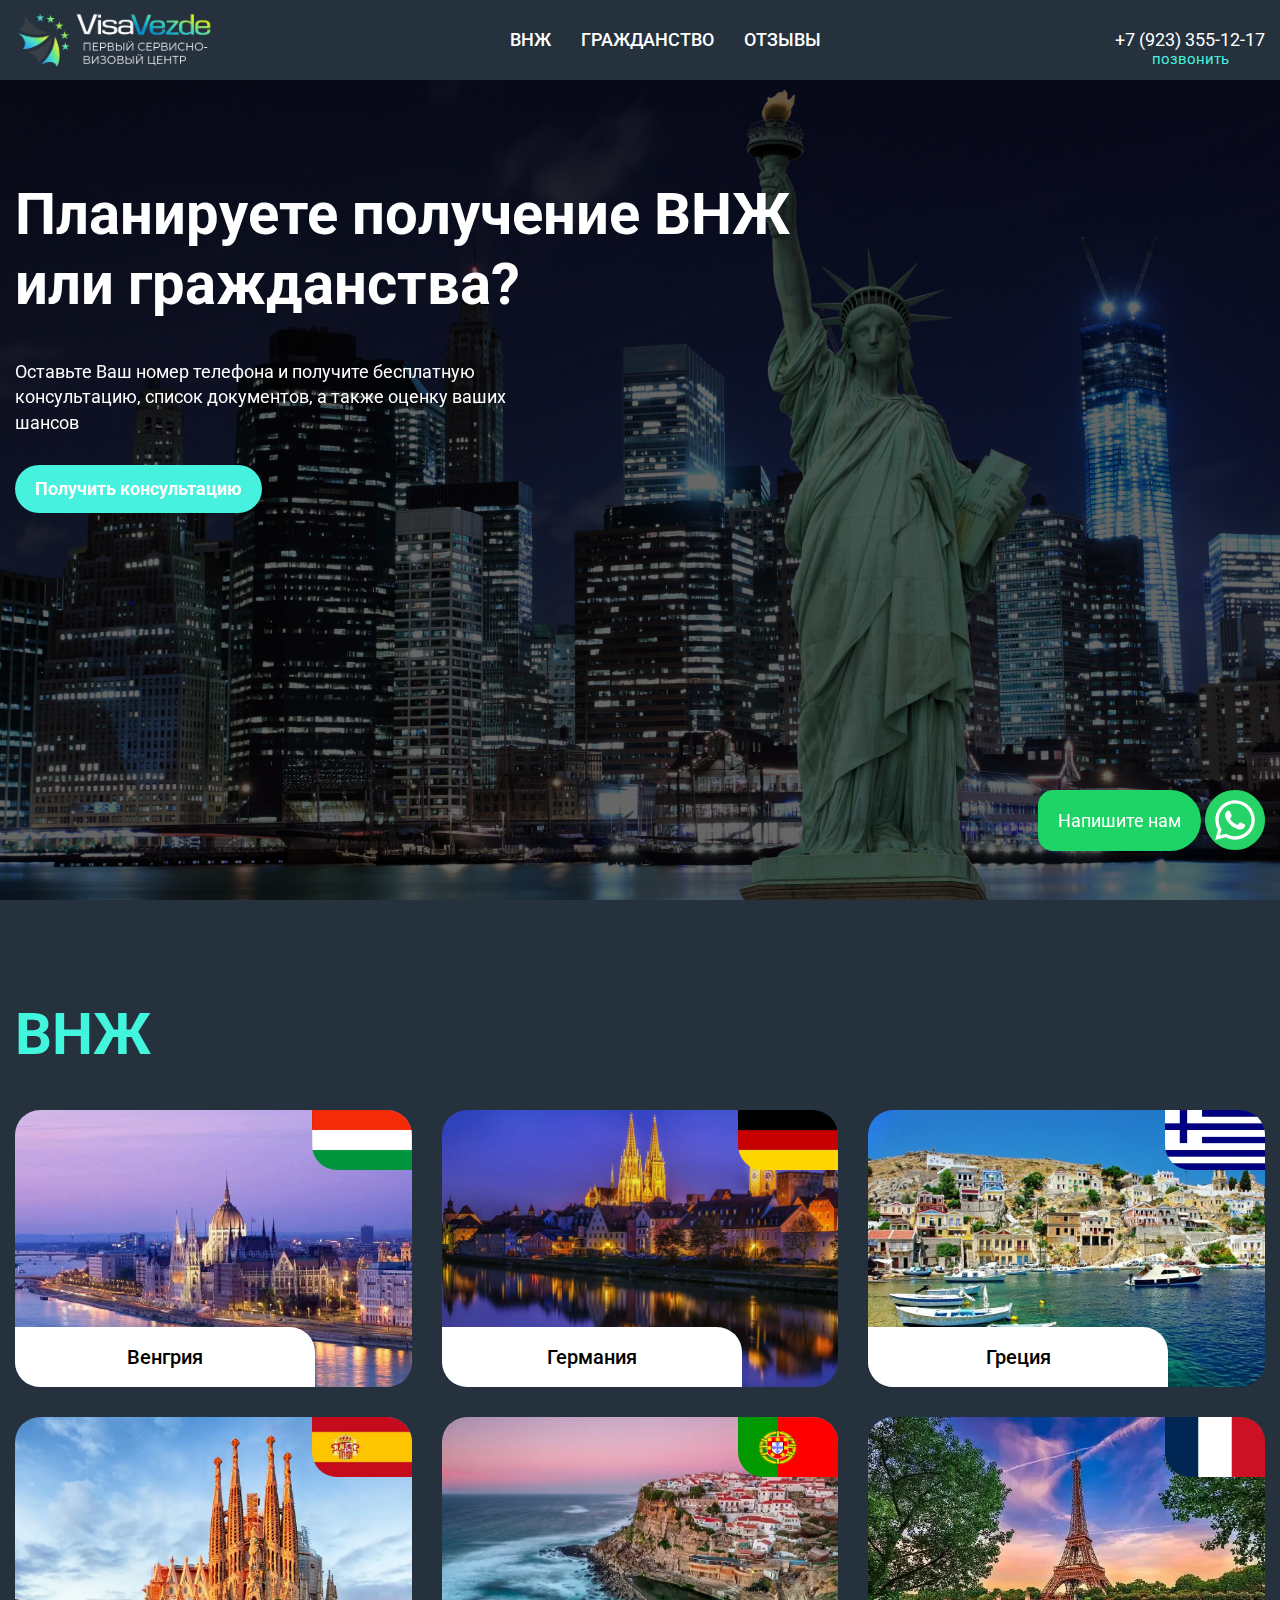
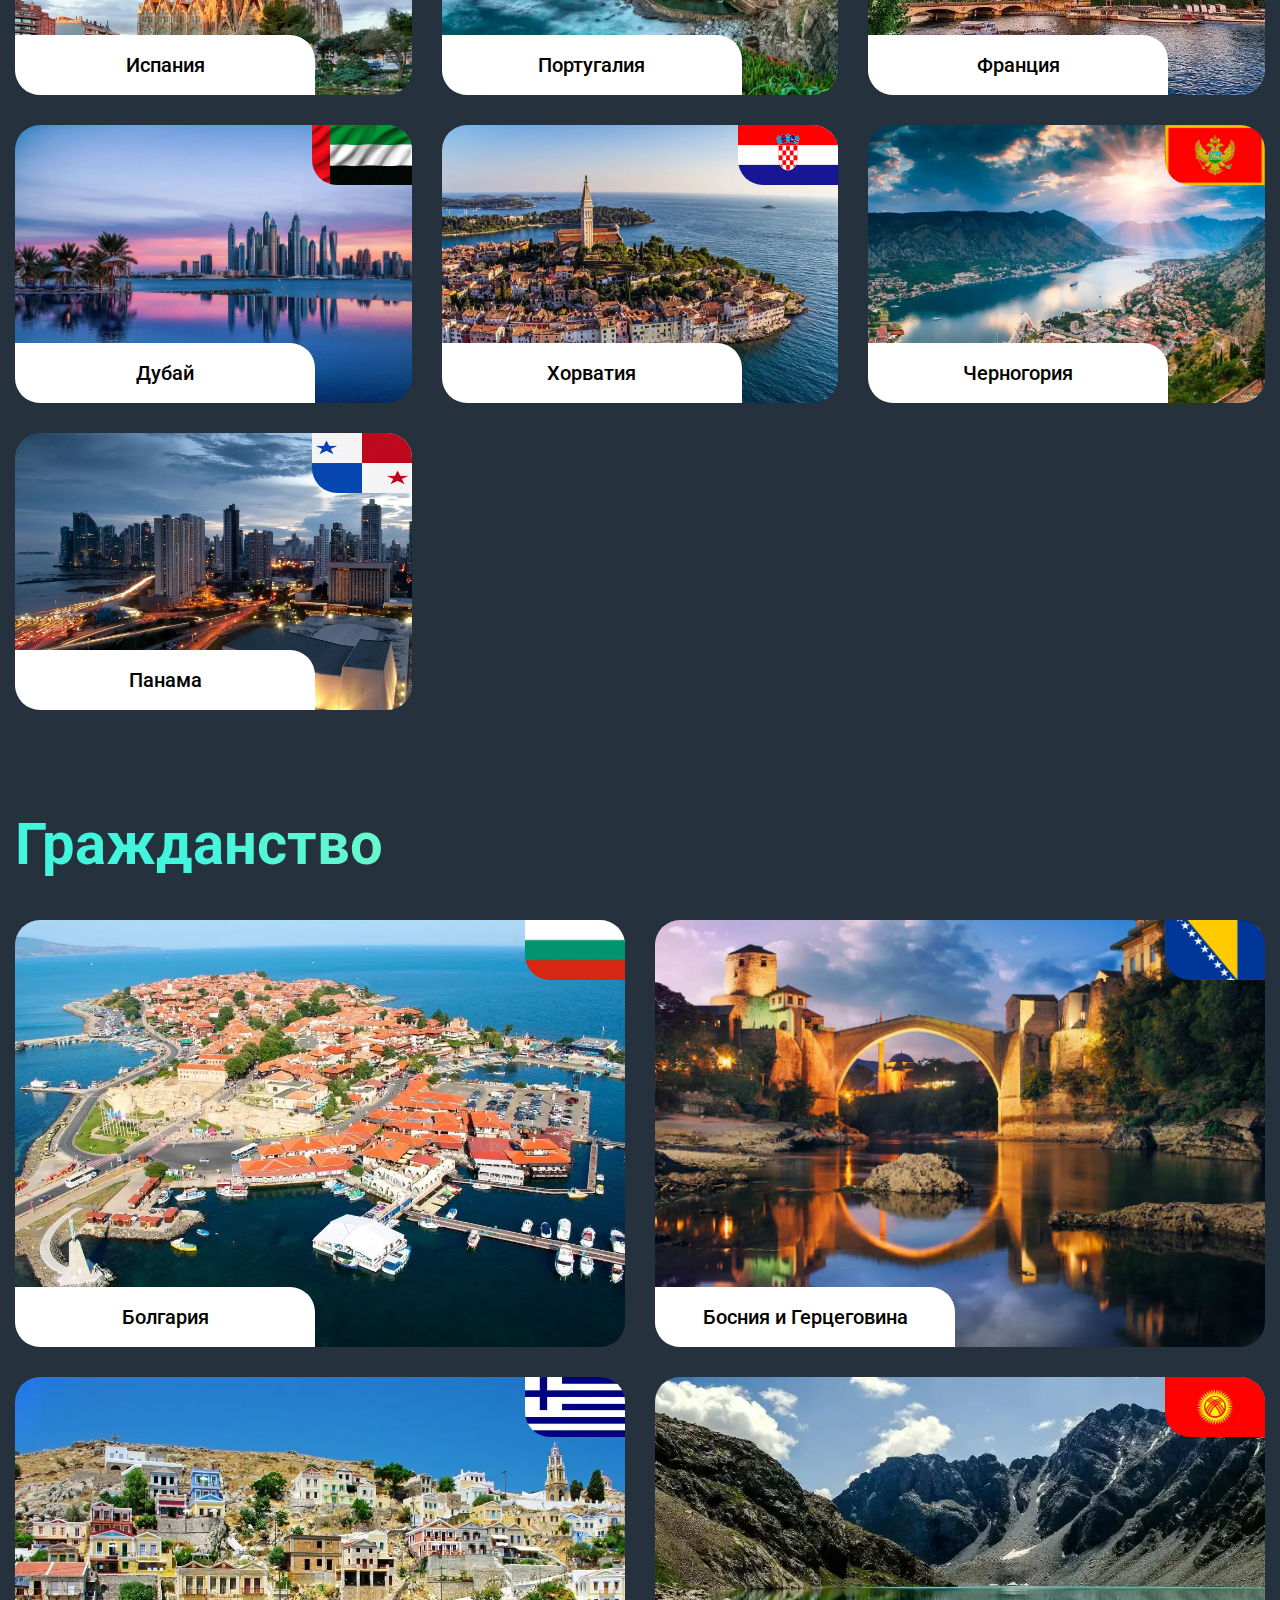
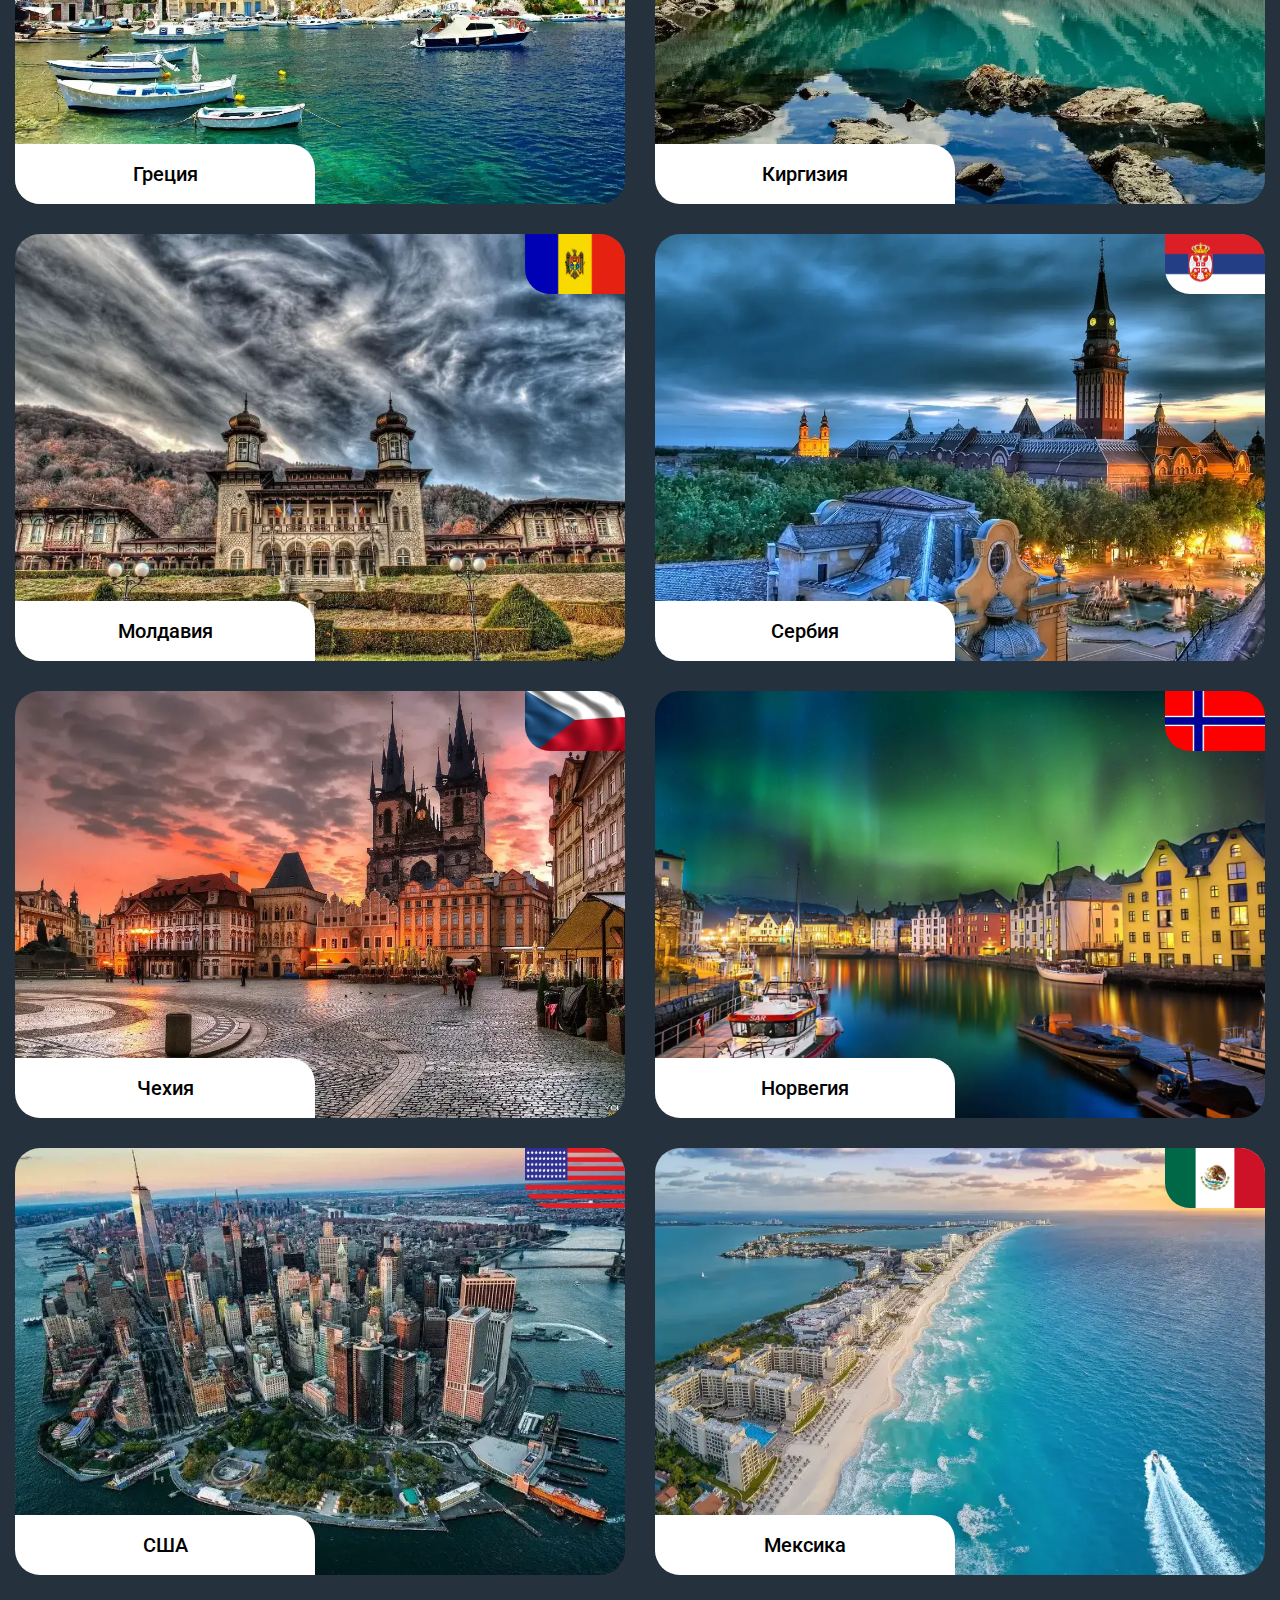
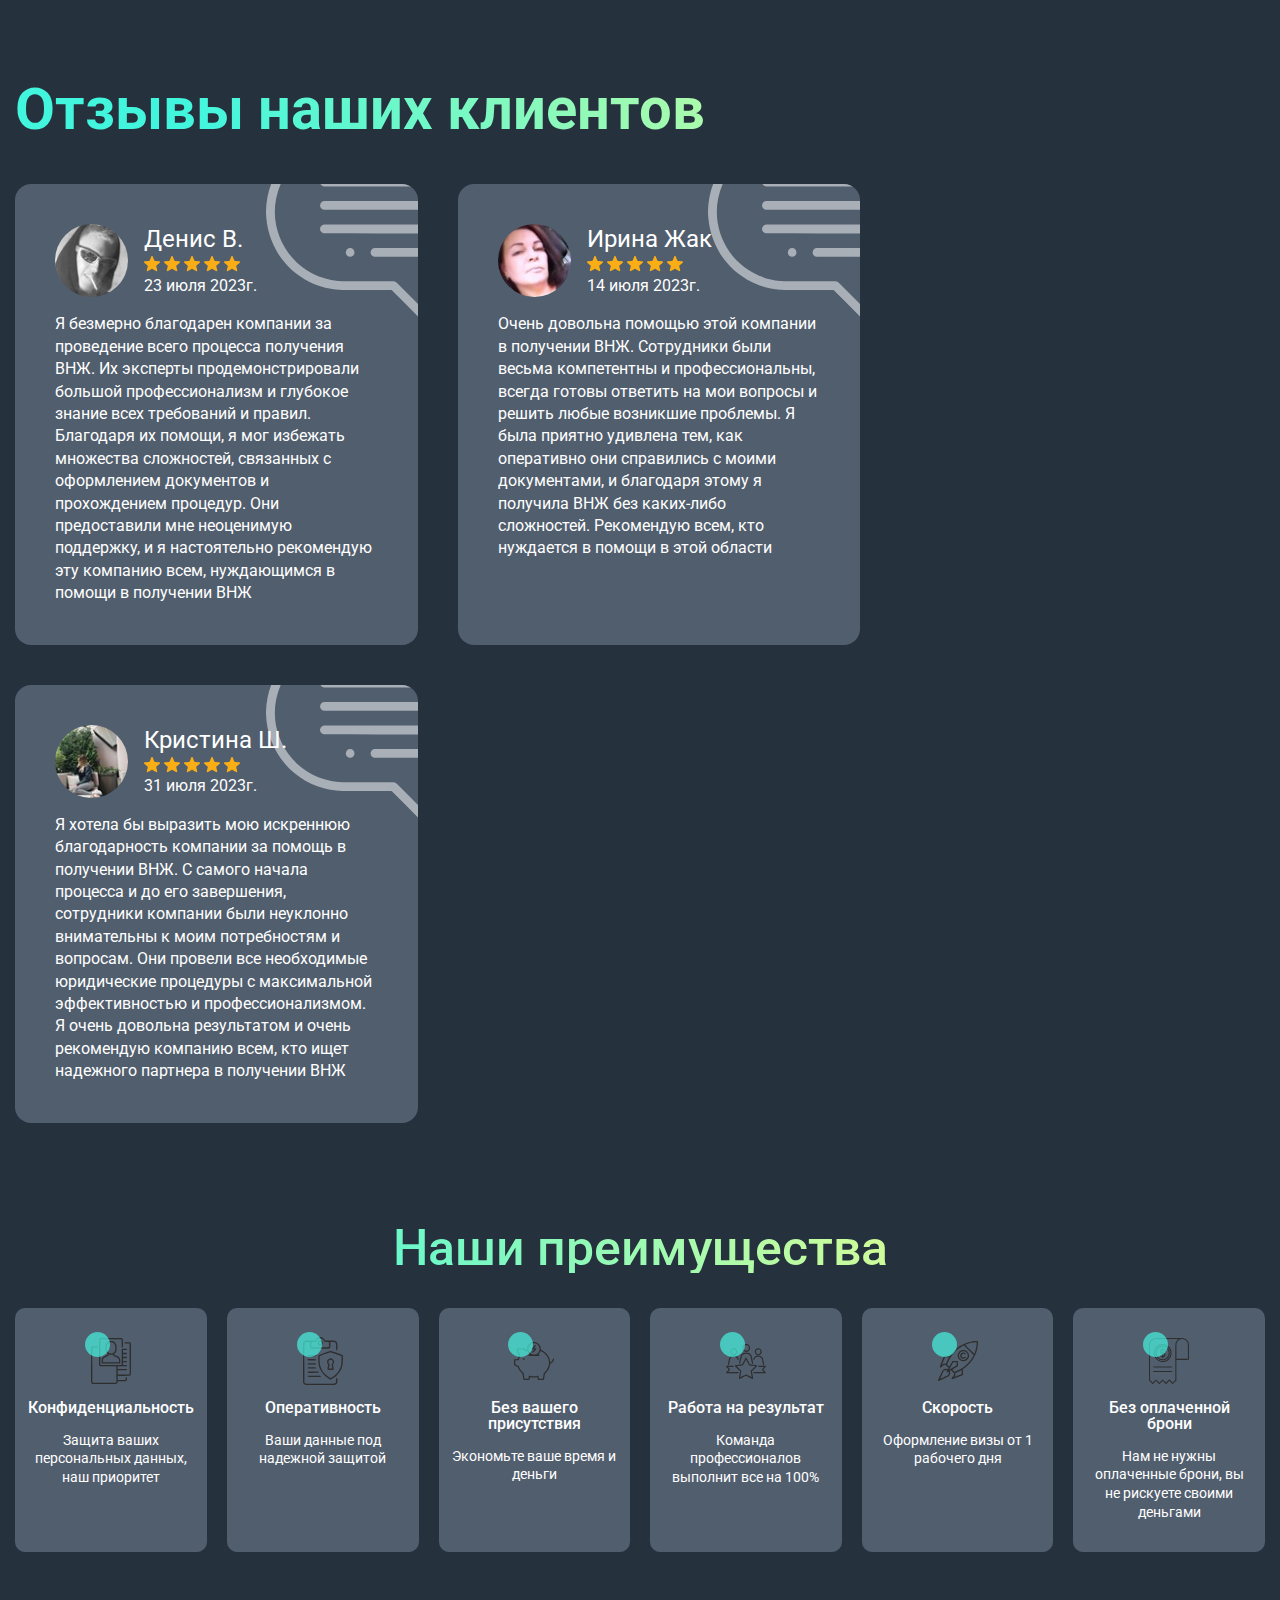
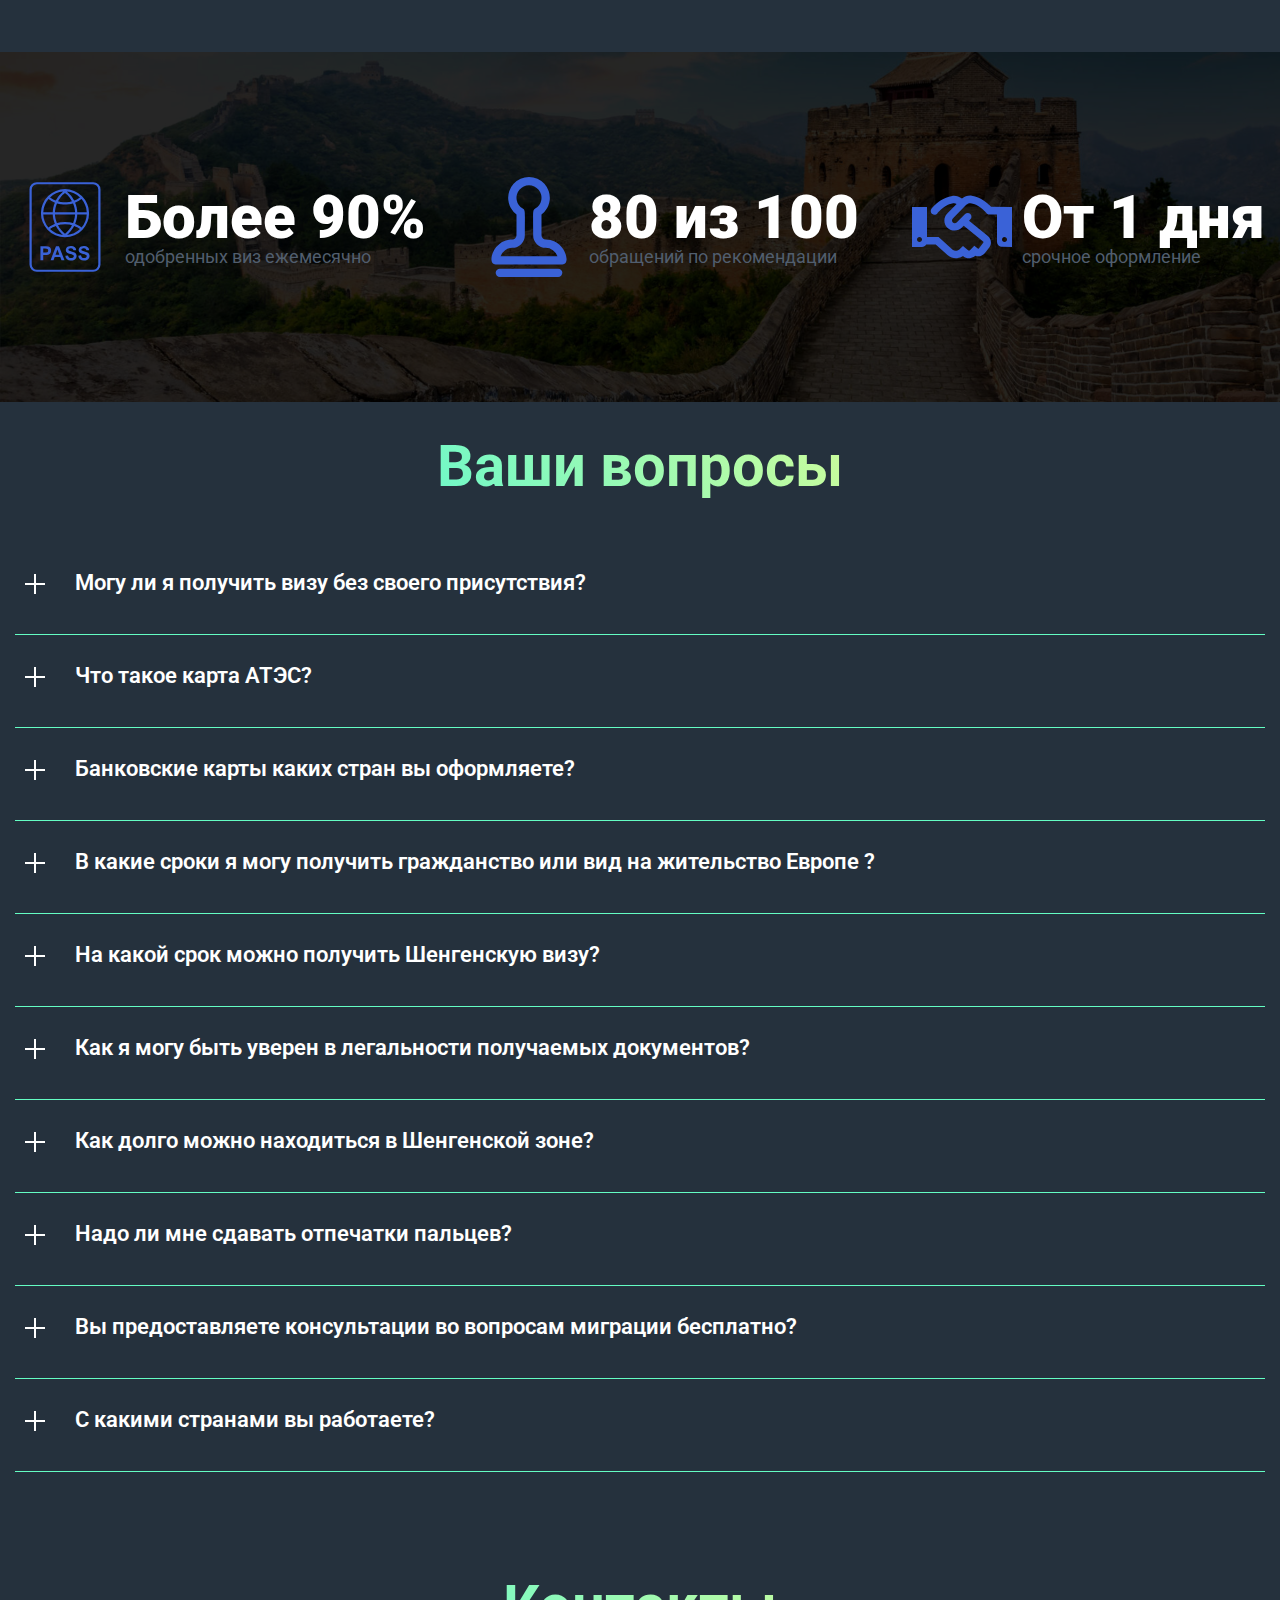
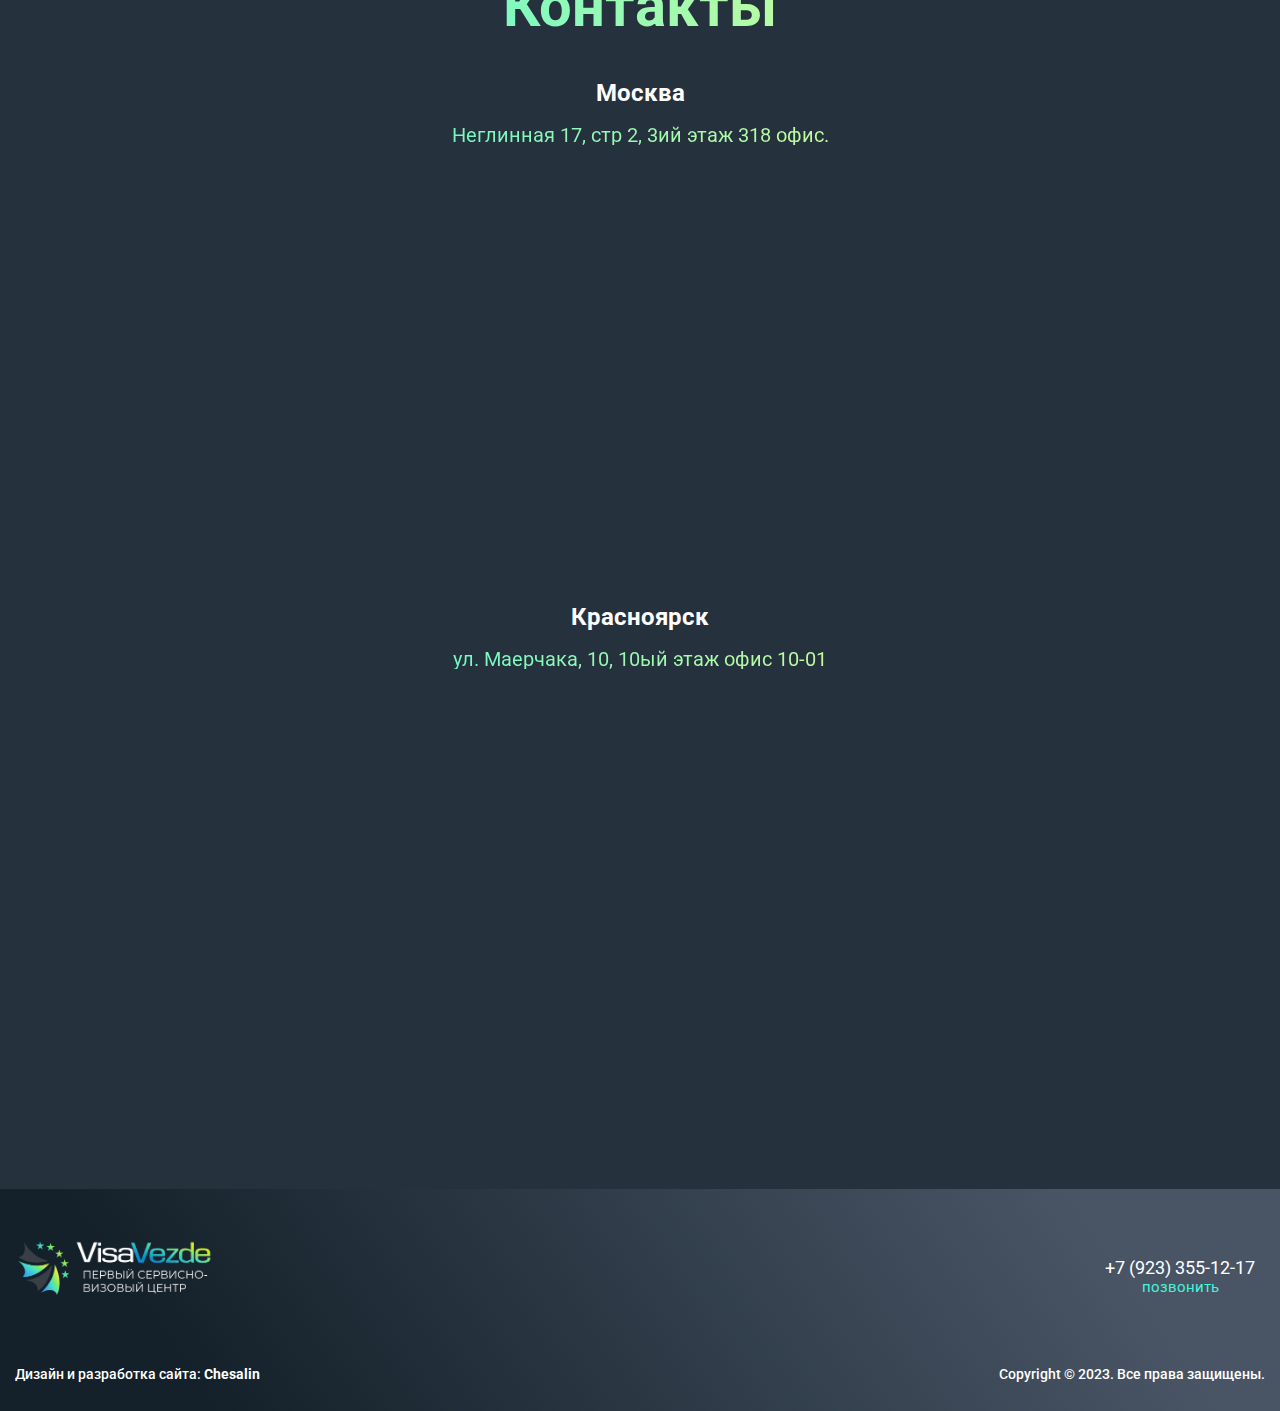
==== index.html @ 873c64ce "first commit" ====
<!DOCTYPE html>
<html lang="ru">
  <head>
    <meta charset="UTF-8" />
    <meta http-equiv="X-UA-Compatible" content="IE=edge" />
    <meta name="viewport" content="width=device-width, initial-scale=1.0" />
    <title>Оформление ВНЖ и гражданства</title>
    <link rel="apple-touch-icon" sizes="180x180" href="img/favicon/apple-touch-icon.png" />
    <link rel="icon" type="image/png" sizes="32x32" href="img/favicon/favicon-32x32.png" />
    <link rel="icon" type="image/png" sizes="16x16" href="img/favicon/favicon-16x16.png" />
    <link rel="manifest" href="img/favicon/site.webmanifest" />
    <link rel="stylesheet" href="css/style.css" />
    <!-- <link rel="stylesheet" href="css/style22.css" /> -->
    <script defer src="https://unpkg.com/swiper@8/swiper-bundle.min.js"></script>
    <script defer src="js/slider.js"></script>
    <script defer src="js/mask.js"></script>
    <script defer src="js/form.js"></script>
    <script defer src="js/popup-m.js"></script>
    <script defer src="js/main.js"></script>
  </head>
  <body>
    <div class="wrapper">
      <header class="header">
        <div class="header__burger">
          <span></span>
          <span></span>
          <span></span>
        </div>
        <div class="header__container">
          <a href="index.html" class="header__logo">
            <img src="img/newlogo.png" alt="logo" />
          </a>
          <menu class="header__menu menu">
            <div class="menu__body">
              <ul class="menu__list">
                <li class="menu__item">
                  <a href="#vn" class="menu__link">ВНЖ</a>
                </li>
                <li class="menu__item">
                  <a href="#citizenship" class="menu__link">Гражданство</a>
                </li>
                <li class="menu__item">
                  <a href="#comment" class="menu__link">Отзывы</a>
                </li>
              </ul>
            </div>
          </menu>
          <div class="header__phones">
            <a href="tel:+79233551217" class="header__phone"
              ><p>+7 (923) 355-12-17</p>
              <img src="img/phone.svg" alt="" />
            </a>
          </div>
        </div>
      </header>
      <main class="page">
        <section class="intro">
          <div class="intro__slider">
            <div class="intro__block swiper-block">
              <div class="intro__wrapper swiper-wrapper">
                <div class="intro__slide swiper-slide ibg">
                  <img src="img/intro/bg.jpg" alt="intro" />
                </div>
              </div>
            </div>
          </div>
          <div class="intro__container">
            <h1 class="intro__title">
              Планируете получение ВНЖ <br />
              или гражданства?
            </h1>
            <p class="intro__subtitle">
              Оставьте Ваш номер телефона и получите бесплатную консультацию, список документов, а
              также оценку ваших шансов
            </p>
            <a data-popup="#popup" href="" class="intro__button">Получить консультацию</a>
          </div>
        </section>

        <section id="vn" class="vn">
          <div class="vn__container">
            <h2 class="vn__title">ВНЖ</h2>
            <div class="vn__body">
              <div data-popup="#popupik" class="vn__item">
                <div class="vn__flag">
                  <img src="img/flag_web/flag_vengrija_new_0.webp" alt="" />
                </div>
                <div class="vn__img ibg">
                  <img src="img/vn/veng.webp" alt="" />
                </div>
                <div class="vn__content">Венгрия</div>
              </div>
              <div class="vn__item">
                <div class="vn__flag">
                  <img src="img/flag_web/ger.webp" alt="" />
                </div>
                <div class="vn__img ibg">
                  <img src="img/vn/gem.webp" alt="" />
                </div>
                <div class="vn__content">Германия</div>
              </div>
              <div class="vn__item">
                <div class="vn__flag">
                  <img src="img/flag_web/gr.webp" alt="" />
                </div>
                <div class="vn__img ibg">
                  <img src="img/vn/gr.webp" alt="" />
                </div>
                <div class="vn__content">Греция</div>
              </div>
              <div class="vn__item">
                <div class="vn__flag">
                  <img src="img/flag_web/span.webp" alt="" />
                </div>
                <div class="vn__img ibg">
                  <img src="img/vn/span.webp" alt="" />
                </div>
                <div class="vn__content">Испания</div>
              </div>
              <div class="vn__item">
                <div class="vn__flag">
                  <img src="img/flag_web/port.webp" alt="" />
                </div>
                <div class="vn__img ibg">
                  <img src="img/vn/port.webp" alt="" />
                </div>
                <div class="vn__content">Португалия</div>
              </div>
              <div class="vn__item">
                <div class="vn__flag">
                  <img src="img/flag_web/France.webp" alt="" />
                </div>
                <div class="vn__img ibg">
                  <img src="img/vn/fr.webp" alt="" />
                </div>
                <div class="vn__content">Франция</div>
              </div>
              <div class="vn__item">
                <div class="vn__flag">
                  <img src="img/flag_web/dub.webp" alt="" />
                </div>
                <div class="vn__img ibg">
                  <img src="img/vn/dub.webp" alt="" />
                </div>
                <div class="vn__content">Дубай</div>
              </div>
              <div class="vn__item">
                <div class="vn__flag">
                  <img src="img/flag_web/chor.webp" alt="" />
                </div>
                <div class="vn__img ibg">
                  <img src="img/vn/horvatija.webp" alt="" />
                </div>
                <div class="vn__content">Хорватия</div>
              </div>
              <div class="vn__item">
                <div class="vn__flag">
                  <img src="img/flag_web/Flag_CHernogorii.webp" alt="" />
                </div>
                <div class="vn__img ibg">
                  <img src="img/vn/chernogoriya.webp" alt="" />
                </div>
                <div class="vn__content">Черногория</div>
              </div>
              <div class="vn__item">
                <div class="vn__flag"><img src="img/flag/panama.jpg" alt="" /></div>
                <div class="vn__img ibg">
                  <img src="img/vn/Panama.webp" alt="" />
                </div>
                <div class="vn__content">Панама</div>
              </div>
            </div>
          </div>
        </section>

        <section id="citizenship" class="citizenship">
          <div class="citizenship__container">
            <h2 class="citizenship__title">Гражданство</h2>
            <div class="citizenship__body">
              <div class="citizenship__item">
                <div class="citizenship__flag"><img src="img/flag_web/Bulgaria.webp" alt="" /></div>
                <div class="citizenship__img ibg">
                  <img src="img/vn/bol.webp" alt="" />
                </div>
                <div class="citizenship__content">Болгария</div>
              </div>
              <div class="citizenship__item">
                <div class="citizenship__flag">
                  <img src="img/flag_web/flag_bosnija_gertsegovina_new.webp" alt="" />
                </div>
                <div class="citizenship__img ibg">
                  <img src="img/vn/bos.webp" alt="" />
                </div>
                <div class="citizenship__content">Босния и Герцеговина</div>
              </div>
              <div class="citizenship__item">
                <div class="citizenship__flag">
                  <img src="img/flag_web/gr.webp" alt="" />
                </div>
                <div class="citizenship__img ibg">
                  <img src="img/vn/gr.webp" alt="" />
                </div>
                <div class="citizenship__content">Греция</div>
              </div>
              <div class="citizenship__item">
                <div class="citizenship__flag">
                  <img src="img/flag_web/kr.webp" alt="" />
                </div>
                <div class="citizenship__img ibg">
                  <img src="img/vn/kr.webp" alt="" />
                </div>
                <div class="citizenship__content">Киргизия</div>
              </div>
              <div class="citizenship__item">
                <div class="citizenship__flag">
                  <img src="img/flag_web/mol.webp" alt="" />
                </div>
                <div class="citizenship__img ibg">
                  <img src="img/vn/mol.webp" alt="" />
                </div>
                <div class="citizenship__content">Молдавия</div>
              </div>
              <div class="citizenship__item">
                <div class="citizenship__flag">
                  <img src="img/flag/800px-Flag_of_Serbia_svg.png" alt="" />
                </div>
                <div class="citizenship__img ibg">
                  <img src="img/vn/ser.webp" alt="" />
                </div>
                <div class="citizenship__content">Сербия</div>
              </div>
              <div class="citizenship__item">
                <div class="citizenship__flag">
                  <img src="img/flag_web/che.webp" alt="" />
                </div>
                <div class="citizenship__img ibg">
                  <img src="img/vn/che.webp" alt="" />
                </div>
                <div class="citizenship__content">Чехия</div>
              </div>
              <div class="citizenship__item">
                <div class="citizenship__flag">
                  <img src="img/flag_web/nor.webp" alt="" />
                </div>
                <div class="citizenship__img ibg">
                  <img src="img/vn/nor.webp" alt="" />
                </div>
                <div class="citizenship__content">Норвегия</div>
              </div>
              <div class="citizenship__item">
                <div class="citizenship__flag">
                  <img src="img/flag_web/usa.webp" alt="" />
                </div>
                <div class="citizenship__img ibg">
                  <img src="img/vn/usa.webp" alt="" />
                </div>
                <div class="citizenship__content">США</div>
              </div>
              <div class="citizenship__item">
                <div class="citizenship__flag">
                  <img src="img/flag_web/mex.webp" alt="" />
                </div>
                <div class="citizenship__img ibg">
                  <img src="img/vn/mex.webp" alt="" />
                </div>
                <div class="citizenship__content">Мексика</div>
              </div>
            </div>
          </div>
        </section>

        <section id="comment" class="comment">
          <div class="comment__container">
            <h2 class="comment__title">Отзывы наших клиентов</h2>
            <div class="comment__body">
              <div class="comment__items">
                <div class="comment__item">
                  <div class="comment__decor">
                    <img src="img/comment/decor.svg" alt="decor" />
                  </div>
                  <div class="comment__head">
                    <div class="comment__avatar">
                      <img src="img/comment/items/1.jpg" alt="avatar" />
                    </div>
                    <div class="comment__names">
                      <h4 class="comment__name">Денис В.</h4>
                      <div class="comment__stars stars">
                        <img class="stars__item" src="img/comment/star.svg" alt="star" />
                        <img class="stars__item" src="img/comment/star.svg" alt="star" />
                        <img class="stars__item" src="img/comment/star.svg" alt="star" />
                        <img class="stars__item" src="img/comment/star.svg" alt="star" />
                        <img class="stars__item" src="img/comment/star.svg" alt="star" />
                      </div>
                      <div class="comment__time">23 июля 2023г.</div>
                    </div>
                  </div>
                  <div class="comment__content">
                    Я безмерно благодарен компании за проведение всего процесса получения ВНЖ. Их
                    эксперты продемонстрировали большой профессионализм и глубокое знание всех
                    требований и правил. Благодаря их помощи, я мог избежать множества сложностей,
                    связанных с оформлением документов и прохождением процедур. Они предоставили мне
                    неоценимую поддержку, и я настоятельно рекомендую эту компанию всем, нуждающимся
                    в помощи в получении ВНЖ
                  </div>
                </div>
                <div class="comment__item">
                  <div class="comment__decor">
                    <img src="img/comment/decor.svg" alt="decor" />
                  </div>
                  <div class="comment__head">
                    <div class="comment__avatar">
                      <img src="img/comment/items/2.jpg" alt="avatar" />
                    </div>
                    <div class="comment__names">
                      <h4 class="comment__name">Ирина Жак</h4>
                      <div class="comment__stars stars">
                        <img class="stars__item" src="img/comment/star.svg" alt="star" />
                        <img class="stars__item" src="img/comment/star.svg" alt="star" />
                        <img class="stars__item" src="img/comment/star.svg" alt="star" />
                        <img class="stars__item" src="img/comment/star.svg" alt="star" />
                        <img class="stars__item" src="img/comment/star.svg" alt="star" />
                      </div>
                      <div class="comment__time">14 июля 2023г.</div>
                    </div>
                  </div>
                  <div class="comment__content">
                    Очень довольна помощью этой компании в получении ВНЖ. Сотрудники были весьма
                    компетентны и профессиональны, всегда готовы ответить на мои вопросы и решить
                    любые возникшие проблемы. Я была приятно удивлена тем, как оперативно они
                    справились с моими документами, и благодаря этому я получила ВНЖ без каких-либо
                    сложностей. Рекомендую всем, кто нуждается в помощи в этой области
                  </div>
                </div>
                <div class="comment__item">
                  <div class="comment__decor">
                    <img src="img/comment/decor.svg" alt="decor" />
                  </div>
                  <div class="comment__head">
                    <div class="comment__avatar">
                      <img src="img/comment/items/3.jpg" alt="avatar" />
                    </div>
                    <div class="comment__names">
                      <h4 class="comment__name">Кристина Ш.</h4>
                      <div class="comment__stars stars">
                        <img class="stars__item" src="img/comment/star.svg" alt="star" />
                        <img class="stars__item" src="img/comment/star.svg" alt="star" />
                        <img class="stars__item" src="img/comment/star.svg" alt="star" />
                        <img class="stars__item" src="img/comment/star.svg" alt="star" />
                        <img class="stars__item" src="img/comment/star.svg" alt="star" />
                      </div>
                      <div class="comment__time">31 июля 2023г.</div>
                    </div>
                  </div>
                  <div class="comment__content">
                    Я хотела бы выразить мою искреннюю благодарность компании за помощь в получении
                    ВНЖ. С самого начала процесса и до его завершения, сотрудники компании были
                    неуклонно внимательны к моим потребностям и вопросам. Они провели все
                    необходимые юридические процедуры с максимальной эффективностью и
                    профессионализмом. Я очень довольна результатом и очень рекомендую компанию
                    всем, кто ищет надежного партнера в получении ВНЖ
                  </div>
                </div>
              </div>
            </div>
          </div>
        </section>

        <section id="arrange" class="arrange">
          <div class="arrange__container">
            <h2 class="arrange__title _title">Наши преимущества</h2>
            <div class="arrange__body">
              <div class="arrange__item">
                <div class="arrange__icon">
                  <img src="img/arrange/1.svg" alt="icon" />
                </div>
                <h4 class="arrange__name">Конфиденциальность</h4>
                <p class="arrange__text">Защита ваших персональных данных, наш приоритет</p>
              </div>
              <div class="arrange__item">
                <div class="arrange__icon">
                  <img src="img/arrange/2.svg" alt="icon" />
                </div>
                <h4 class="arrange__name">Оперативность</h4>
                <p class="arrange__text">Ваши данные под надежной защитой</p>
              </div>
              <div class="arrange__item">
                <div class="arrange__icon">
                  <img src="img/arrange/3.svg" alt="icon" />
                </div>
                <h4 class="arrange__name">Без вашего присутствия</h4>
                <p class="arrange__text">Экономьте ваше время и деньги</p>
              </div>
              <div class="arrange__item">
                <div class="arrange__icon">
                  <img src="img/arrange/4.svg" alt="icon" />
                </div>
                <h4 class="arrange__name">Работа на результат</h4>
                <p class="arrange__text">Команда профессионалов выполнит все на 100%</p>
              </div>
              <div class="arrange__item">
                <div class="arrange__icon">
                  <img src="img/arrange/5.svg" alt="icon" />
                </div>
                <h4 class="arrange__name">Скорость</h4>
                <p class="arrange__text">Оформление визы от 1 рабочего дня</p>
              </div>
              <div class="arrange__item">
                <div class="arrange__icon">
                  <img src="img/arrange/6.svg" alt="icon" />
                </div>
                <h4 class="arrange__name">Без оплаченной брони</h4>
                <p class="arrange__text">
                  Нам не нужны оплаченные брони, вы не рискуете своими деньгами
                </p>
              </div>
            </div>
          </div>
        </section>

        <section class="better">
          <div class="better__bg ibg">
            <img src="img/b.jpg" alt="background" />
          </div>
          <div class="better__container">
            <div class="better__body">
              <div class="better__item">
                <div class="better__icon">
                  <img src="img/better/1.svg" alt="icon" />
                </div>
                <div class="better__content">
                  <h4 class="better__title">Более 90%</h4>
                  <p class="better__text">одобренных виз ежемесячно</p>
                </div>
              </div>
              <div class="better__item">
                <div class="better__icon">
                  <img src="img/better/2.svg" alt="icon" />
                </div>
                <div class="better__content">
                  <h4 class="better__title">80 из 100</h4>
                  <p class="better__text">обращений по рекомендации</p>
                </div>
              </div>
              <div class="better__item better__item_end">
                <div class="better__icon">
                  <img src="img/better/3.svg" alt="icon" />
                </div>
                <div class="better__content">
                  <h4 class="better__title">От 1 дня</h4>
                  <p class="better__text">срочное оформление</p>
                </div>
              </div>
            </div>
          </div>
        </section>
        <section class="faq">
          <div class="faq__container">
            <h2 class="faq__title">Ваши вопросы</h2>
            <div class="faq__items">
              <div class="faq__item">
                <div class="faq__label">Могу ли я получить визу без своего присутствия?</div>
                <div class="faq__content">
                  Существует множество видов и категорий виз. Первоначально необходимо разобраться
                  какая у Вас цель поездки и какую страну Вы планируете посетить. Для ряда стран
                  Шенгенского соглашения требуется сдача биометрии. Если Вы еще не предоставляли
                  биометрические данные для получения визы, то в первый раз Вам придется явиться для
                  этого лично. Если это уже не первый случай оформления визы для выезда за границу,
                  то, скорее всего, мы сможем обойтись без вашего личного присутствия. Вам не
                  придется тратить время, чтобы подать документы или получить их собственноручно.
                  Также существует целый перечень стран и видов виз, где не требуется личное
                  присутствие заявителя.
                </div>
              </div>
              <div class="faq__item">
                <div class="faq__label">Что такое карта АТЭС?</div>
                <div class="faq__content">
                  Карта АТЭС — уникальный международный визозаменяющий документ, дающий право
                  безвизового многократного въезда в 18 стран Азии, а также Тихоокеанского региона.
                  Она даёт бизнес-путешественникам возможность: многократного посещения 18 стран
                  Азии и Тихоокеанского региона в течение 5 лет без необходимости оформления виз и
                  предоставления дополнительных документов
                </div>
              </div>
              <div class="faq__item">
                <div class="faq__label">Банковские карты каких стран вы оформляете?</div>
                <div class="faq__content">
                  Мы оформляем карты банков Казахстана. Граждане России, открывшие карту банка
                  Казахстана удаленно, получают возможность использовать этот платежный инструмент в
                  полной мере, в том числе, в заграничных поездках. Пластик иностранного банка
                  подходит для проведения абсолютно любых операций
                </div>
              </div>
              <div class="faq__item">
                <div class="faq__label">
                  В какие сроки я могу получить гражданство или вид на жительство Европе ?
                </div>
                <div class="faq__content">
                  <p>
                    Сроки зависят от страны оформления, обоснования получения и готовности ваших
                    документов. В среднем на ВНЖ мы закладываем срок изготовления в 3−6 месяцев. На
                    Гражданство — 6−24 месяца.
                  </p>
                  <p>
                    Каждый случай уникален, поэтому оставьте заявку и мы обязательно покажем
                    подходящие варианты.
                  </p>
                </div>
              </div>
              <div class="faq__item">
                <div class="faq__label">На какой срок можно получить Шенгенскую визу?</div>
                <div class="faq__content">
                  Шенгенская виза — это разрешение для свободного въезда и перемещения по всем
                  странам Шенгенского соглашения, выданное посольством или консульством одной из
                  стран — участников соглашения. Шенгенские визы выдаются на разный срок. Обычно он
                  составляет от 29 до 90 дней, но может быть и меньше — например, строго под
                  количество дней в туре.
                </div>
              </div>
              <div class="faq__item">
                <div class="faq__label">
                  Как я могу быть уверен в легальности получаемых документов?
                </div>
                <div class="faq__content">
                  Вы можете быть уверены в законности документов, так как обязаны лично
                  присутствовать в государственных органах при их подаче и получении. <br />
                  Оставьте заявку, и мы вам расскажем о процессе и о гарантиях!
                </div>
              </div>
              <div class="faq__item">
                <div class="faq__label">Как долго можно находиться в Шенгенской зоне?</div>
                <div class="faq__content">
                  Виза позволяет въезжать на территорию стран Шенгенского соглашения неограниченное
                  число раз (при условии, что Вам выдали мультивизу), но находиться в ней можно не
                  более 90 дней в полугодие. Стандартные сроки действия — квартал, полгода, год,
                  два, три, четыре года и пять лет.
                </div>
              </div>
              <div class="faq__item">
                <div class="faq__label">Надо ли мне сдавать отпечатки пальцев?</div>
                <div class="faq__content">
                  Если мы говорим о получении Шенгенской визы, то сдача биометрии является
                  обязательным условием. С 14 сентября 2015 года для получения шенгенской визы
                  заявителям необходимо сдать отпечатки пальцев. Правило действует для всех граждан
                  РФ старше 12 лет, получающих краткосрочную шенгенскую визу. Для этого надо лично
                  явиться в один из консульских отделов или уполномоченных визовых центров выбранной
                  страны. Биометрические данные действительны в течение 5 лет с момента сдачи.
                </div>
              </div>
              <div class="faq__item">
                <div class="faq__label">
                  Вы предоставляете консультации во вопросам миграции бесплатно?
                </div>
                <div class="faq__content">
                  Да, конечно — оставьте заявку на нашем сайте, чтобы получить консультацию нашего
                  эксперта по телефону, после чего мы пригласим вас на живую встречу в нашем офисе в
                  Москве или Красноярске.
                </div>
              </div>
              <div class="faq__item">
                <div class="faq__label">С какими странами вы работаете?</div>
                <div class="faq__content">
                  У нас более 10 стран по программам оформления ВНЖ: Испания, Франция, Черногория,
                  Венгрия, Германия и другие. <br />
                  И более 7 стран по оформлению гражданства — Молдова, Болгария, Греция, Румыния,
                  Босния и Герцеговина и другие.<br />
                  Оставьте заявку и мы покажем, какие варианты могут подойти именно вам!
                </div>
              </div>
            </div>
          </div>
        </section>
        <section class="contact">
          <div class="contact__container">
            <h2 class="contact__title">Контакты</h2>
            <div class="contact__column">
              <div class="contact__name">Москва</div>
              <div class="contact__adres">Неглинная 17, стр 2, 3ий этаж 318 офис.</div>
              <div class="contact__map map-1" id="map-1"></div>
            </div>
            <div class="contact__column">
              <div class="contact__name">Красноярск</div>
              <div class="contact__adres">ул. Маерчака, 10, 10ый этаж офис 10-01</div>
              <div class="contact__map map-2" id="map-2"></div>
            </div>
          </div>
        </section>
      </main>
      <footer class="footer">
        <div class="footer__container">
          <div class="footer__body">
            <a href="index.html" class="header__logo">
              <img src="img/newlogo.png" alt="logo" />
            </a>
            <div class="header__phones">
              <a href="tel:+79233551217" class="header__phone"
                ><p>+7 (923) 355-12-17</p>
                <img src="img/phone.svg" alt="" />
              </a>
            </div>
          </div>
          <div class="footer__copy">
            <p>
              <a href="https://t.me/solmyr_k" target="_blank"
                >Дизайн и разработка сайта: <span>Chesalin</span>
              </a>
            </p>
            <p>Copyright © 2023. Все права защищены.</p>
          </div>
        </div>
      </footer>
      <a
        href="https://wa.me/79233551217?text=%D0%97%D0%B4%D1%80%D0%B0%D0%B2%D1%81%D1%82%D0%B2%D1%83%D0%B9%D1%82%D0%B5!%20%D0%9C%D0%B5%D0%BD%D1%8F%20%D0%B8%D0%BD%D1%82%D0%B5%D1%80%D0%B5%D1%81%D1%83%D0%B5%D1%82%20%D0%B2%D0%B8%D0%B7%D0%B0%20%D0%B2%20%D0%9A%D0%B8%D1%82%D0%B0%D0%B9..."
        class="whatsapp"
      >
        <img src="img/whatapp.svg" alt="whatsapp" />
      </a>
      <div class="thanks">
        <div class="thanks__text">
          Спасибо. Ваша заявка отправлена <br />
          Скоро наш специалист свяжется с вами
        </div>
      </div>
      <div
        style="
          width: 400px;
          position: fixed;
          top: 20px;
          left: 50%;
          transform: translate(-50%, 0);
          background-color: #64fdc3;
          padding: 20px;
          font-size: 18px;
          line-height: 140%;
          border-radius: 10px;
          z-index: 9999;
          text-align: center;
          display: none;
        "
        class="sorry"
      >
        <div class="sorry__text">Увы, мы предоставляем услуги ТОЛЬКО гражданам РФ</div>
      </div>
    </div>
    <div id="popup" aria-hidden="true" class="popup">
      <div class="popup__wrapper">
        <div class="popup__content popup-form">
          <div class="popup-form__body">
            <div data-close class="popup-form__close">
              <img src="img/close.svg" alt="close" />
            </div>
            <h4 class="popup-form__title">Заказать обратный звонок</h4>
            <div class="popup-form__subtitle">
              Оставьте свои контакты, наш менеджер свяжется с вами в течении 15 минут и ответит на
              ваши вопросы
            </div>
            <form class="popup-form__form">
              <input type="text" placeholder="Введите ваше имя*" class="popup-form__input" />
              <input
                data-tel-input
                type="tel"
                placeholder="Введите ваш телефон*"
                class="popup-form__input"
              />
              <div class="popup-form__line"></div>
              <h4>Выберите интересующую страну:</h4>
              <select name="" id="" class="popup-form__select">
                <option value="США">США</option>
                <option value="Канада">Канада</option>
                <option value="Мексика">Мексика</option>
                <option value="Чехия">Чехия</option>
                <option value="Франция">Франция</option>
                <option value="Норвегия">Норвегия</option>
                <option value="Мальта">Мальта</option>
                <option value="Люксембург">Люксембург</option>
                <option value="Литва">Литва</option>
                <option value="Швеция">Швеция</option>
                <option value="Финляндия">Финляндия</option>
                <option value="Латвия">Латвия</option>
                <option value="Кипр">Кипр</option>
                <option value="Испания">Испания</option>
                <option value="Исландия">Исландия</option>
                <option value="Швейцария">Швейцария</option>
                <option value="Словения">Словения</option>
                <option value="Италия">Италия</option>
                <option value="Дания">Дания</option>
                <option value="Греция">Греция</option>
                <option value="Германия">Германия</option>
                <option value="Хорватия">Хорватия</option>
                <option value="Румыния">Румыния</option>
                <option value="Португалия">Португалия</option>
                <option value="Польша">Польша</option>
                <option value="Нидерланды">Нидерланды</option>
                <option value="Эстония">Эстония</option>
                <option value="Словакия">Словакия</option>
                <option value="Венгрия">Венгрия</option>
                <option value="Болгария">Болгария</option>
                <option value="Бельгия">Бельгия</option>
                <option value="Австрия">Австрия</option>
                <option value="Великобритания">Великобритания</option>
                <option value="Ирландия">Ирландия</option>
                <option value="Япония">Япония</option>
                <option value="Южная Корея">Южная Корея</option>
                <option value="Китай">Китай</option>
                <option value="Иран">Иран</option>
                <option value="Индия">Индия</option>
                <option value="Вьетнам">Вьетнам</option>
                <option value="Алжир">Алжир</option>
                <option value="Филиппины">Филиппины</option>
                <option value="Таиланд">Таиланд</option>
                <option value="Тайвань">Тайвань</option>
                <option value="Сингапур">Сингапур</option>
                <option value="Непал">Непал</option>
              </select>
              <h4>Выберите количество человек:</h4>
              <select name="" id="" class="popup-form__select">
                <option value="1">1</option>
                <option value="2">2</option>
                <option value="3">3</option>
                <option value="4 и более">4 и более</option>
              </select>
              <h4>Выберите желаемые сроки:</h4>
              <select name="" id="" class="popup-form__select">
                <option value="2-6 месяцев">2-6 месяцев</option>
                <option value="6-12 месяцев">6-12 месяцев</option>
                <option value="12 и более ( не тороплюсь)">12 и более ( не тороплюсь)</option>
              </select>
              <button class="popup-form__button">Отправить</button>
            </form>
          </div>
        </div>
      </div>
    </div>
    <div id="popupik" class="popup">
      <div class="popup__wrapper">
        <div class="popup__content popup-choice">
          <div class="popup-choice__body">
            <div class="popup-choice__title">ВНЖ Венгрия</div>
            <div class="popup-form__line"></div>
            <div class="popup-choice__item">
              <div class="popup-choice__name">Венгрия через открытие фирмы</div>
              <div class="popup-choice__price">Стоимость: <span>100 000 ₽</span></div>
              <a href="" target="_blank" class="popup-choice__btn">Презентация</a>
            </div>
            <div class="popup-form__line"></div>
            <div class="popup-choice__item">
              <div class="popup-choice__name">Венгрия трудовой контракт</div>
              <div class="popup-choice__price">Стоимость: <span>100 000 ₽</span></div>
              <a
                href="https://drive.google.com/file/d/1piNr4zkBgbUJQrNT4noJxTB1FOYOzFLt/view"
                target="_blank"
                class="popup-choice__btn"
                >Презентация</a
              >
            </div>
            <div class="popup-form__line"></div>
            <a data-popup="#popup" href="" class="intro__button">Получить консультацию</a>
          </div>
        </div>
      </div>
    </div>
    <script
      src="https://api-maps.yandex.ru/2.1/?apikey=1d78f38b-7c7e-4d74-8531-c414704d6626&lang=ru_RU"
      type="text/javascript"
    ></script>
    <script src="js/map.js"></script>
  </body>
</html>
---- css/style.css ----
@charset "UTF-8";
@import url("https://fonts.googleapis.com/css2?family=Roboto:wght@400;500;700&display=swap");
* {
  padding: 0px;
  margin: 0px;
  border: 0px;
}

*,
*:before,
*:after {
  -webkit-box-sizing: border-box;
  box-sizing: border-box;
}

:focus,
:active {
  outline: none;
}

a:focus,
a:active {
  outline: none;
}

aside,
nav,
footer,
header,
section {
  display: block;
}

html,
body {
  height: 100%;
}

body {
  line-height: 1;
  font-size: 16px;
  -ms-text-size-adjust: 100%;
  -moz-text-size-adjust: 100%;
  -webkit-text-size-adjust: 100%;
}

input::-ms-clear {
  display: none;
}

button {
  cursor: pointer;
}

button::-moz-focus-inner {
  padding: 0;
  border: 0;
}

a,
a:visited {
  text-decoration: none;
}

ul li {
  list-style: none;
}

img {
  vertical-align: top;
}

h1,
h2,
h3,
h4,
h5,
h6 {
  font-weight: inherit;
  font-size: inherit;
}

input::-webkit-outer-spin-button,
input::-webkit-inner-spin-button {
  /* display: none; <- Crashes Chrome on hover */
  -webkit-appearance: none;
  margin: 0;
  /* <-- Apparently some margin are still there even though it's hidden */
}

html {
  scroll-behavior: smooth;
}

.ibg {
  background-position: center;
  background-size: cover;
  background-repeat: no-repeat;
  position: relative;
}

.ibg img {
  display: none;
}

._input {
  height: 50px;
  font-size: 20px;
  padding: 0px 15px;
  border-radius: 6px;
}

._input:focus {
  border: 1px solid #46f2de;
}

._btn {
  height: 50px;
  font-size: 20px;
  padding: 0 15px;
  display: -webkit-box;
  display: -ms-flexbox;
  display: flex;
  -webkit-box-align: center;
      -ms-flex-align: center;
          align-items: center;
  -webkit-box-pack: center;
      -ms-flex-pack: center;
          justify-content: center;
  background-color: #46f2de;
  border-radius: 6px;
  color: #ffffff;
  -webkit-transition: opacity 0.3s;
  transition: opacity 0.3s;
  cursor: pointer;
}

._btn:hover {
  opacity: 0.8;
}

._title {
  font-size: 50px;
  font-weight: 500;
  text-align: center;
  margin-bottom: 40px;
  background: linear-gradient(55.17deg, #42f6de 15.27%, #fafe85 85.1%);
  -webkit-background-clip: text;
  -webkit-text-fill-color: transparent;
  background-clip: text;
  text-fill-color: transparent;
}

@media (max-width: 767.98px) {
  ._title {
    font-size: 26px;
    margin-bottom: 30px;
  }
}

._subtitle {
  font-size: 18px;
  text-align: center;
  max-width: 800px;
  margin: 0 auto;
  margin-bottom: 60px;
  line-height: 120%;
}

@media (max-width: 767.98px) {
  ._subtitle {
    font-size: 14px;
    margin-bottom: 30px;
    max-width: 100%;
  }
}

section {
  margin-bottom: 100px;
}

@media (max-width: 767.98px) {
  section {
    margin-bottom: 70px;
  }
}

.thanks {
  width: 380px;
  position: fixed;
  top: 20px;
  left: 50%;
  -webkit-transform: translate(-50%, 0);
          transform: translate(-50%, 0);
  background-color: #64fdc3;
  padding: 20px;
  font-size: 18px;
  line-height: 140%;
  border-radius: 10px;
  z-index: 9999;
  display: none;
}

@media (max-width: 767.98px) {
  .thanks {
    width: 300px;
    font-size: 14px;
  }
}

input[type='date'] {
  background-color: #46f2de;
  color: #ffffff;
  padding: 15px;
  border-radius: 5px;
  font-size: 16px;
  width: 160px;
}

input[type='date']::webkit-calendar-picker-indicator {
  background-color: #ffffff;
  padding: 5px;
  cursor: pointer;
  border-radius: 3px;
}

.whatsapp {
  position: fixed;
  right: 50px;
  bottom: 50px;
  height: 60px;
  z-index: 10;
}

.whatsapp img {
  width: 60px;
  height: 60px;
}

@media (max-width: 1410px) {
  .whatsapp {
    right: 15px;
    bottom: 50px;
  }
}

@media (max-width: 991.98px) {
  .whatsapp {
    right: 15px;
    bottom: 50px;
  }
}

@media (max-width: 767.98px) {
  .whatsapp {
    right: 15px;
    bottom: 15px;
  }
}

.whatsapp::before {
  content: 'Напишите нам';
  position: relative;
  top: 36%;
  left: 0;
  width: 150px;
  height: 60px;
  padding: 20px;
  background-color: #1fd466;
  color: #ffffff;
  border-radius: 20px 40px 40px 20px;
}

.input {
  height: 51px;
  border-radius: 15px;
  padding: 0px 10px;
  font-size: 18px;
}

option {
  padding: 5px 0px;
}

select {
  cursor: pointer;
  -moz-appearance: none;
  -webkit-appearance: none;
  appearance: none;
}

.thanks {
  width: 400px;
  position: fixed;
  top: 20px;
  left: 50%;
  -webkit-transform: translate(-50%, 0);
          transform: translate(-50%, 0);
  background-color: #64fdc3;
  padding: 20px;
  font-size: 18px;
  line-height: 140%;
  border-radius: 10px;
  z-index: 9999;
  display: none;
}

@media (max-width: 767.98px) {
  .thanks {
    width: 320px;
    font-size: 14px;
  }
}

body::after {
  content: '';
  background-color: rgba(0, 0, 0, 0.5);
  position: fixed;
  width: 100%;
  height: 100%;
  top: 0;
  left: 0;
  opacity: 0;
  -webkit-transition: opacity 0.8s ease 0s;
  transition: opacity 0.8s ease 0s;
  pointer-events: none;
  z-index: 149;
}

.popup-show body::after {
  opacity: 1;
}

.popup {
  position: fixed;
  top: 0;
  left: 0;
  bottom: 0;
  right: 0;
  padding: 30px 10px;
  -webkit-transition: visibility 0.8s ease 0s;
  transition: visibility 0.8s ease 0s;
  visibility: hidden;
  pointer-events: none;
}

.popup_show {
  z-index: 150;
  visibility: visible;
  overflow: auto;
  pointer-events: auto;
}

.popup_show .popup__content {
  visibility: visible;
  -webkit-transform: scale(1);
          transform: scale(1);
}

.popup__wrapper {
  display: -webkit-box;
  display: -ms-flexbox;
  display: flex;
  -webkit-box-orient: vertical;
  -webkit-box-direction: normal;
      -ms-flex-direction: column;
          flex-direction: column;
  -webkit-box-align: center;
      -ms-flex-align: center;
          align-items: center;
  min-height: 100%;
  -webkit-box-flex: 1;
      -ms-flex: 1 1 auto;
          flex: 1 1 auto;
  width: 100%;
  display: flex;
  -webkit-box-pack: center;
      -ms-flex-pack: center;
          justify-content: center;
  align-items: center;
}

.popup__content {
  visibility: hidden;
  -webkit-transform: scale(0);
          transform: scale(0);
  -webkit-transition: -webkit-transform 0.3s ease 0s;
  transition: -webkit-transform 0.3s ease 0s;
  transition: transform 0.3s ease 0s;
  transition: transform 0.3s ease 0s, -webkit-transform 0.3s ease 0s;
}

.lock .popup__content {
  visibility: visible;
}

.popup-form__body {
  padding: 40px 30px 30px 30px;
  background-color: #25313d;
  color: #ffffff;
  border-radius: 15px;
  max-width: 700px;
  width: 100%;
  position: relative;
}

@media (max-width: 767.98px) {
  .popup-form__body {
    padding: 50px 15px 30px 15px;
  }
}

.popup-form__close {
  position: absolute;
  cursor: pointer;
  right: 15px;
  top: 15px;
}

.popup-form__close img {
  width: 35px;
}

.popup-form__title {
  font-size: 24px;
  margin-bottom: 20px;
  text-align: center;
  font-weight: 500;
}

.popup-form__subtitle {
  text-align: center;
  font-size: 16px;
  margin-bottom: 30px;
}

.popup-form__form {
  display: -webkit-box;
  display: -ms-flexbox;
  display: flex;
  -webkit-box-orient: vertical;
  -webkit-box-direction: normal;
      -ms-flex-direction: column;
          flex-direction: column;
  gap: 15px;
}

.popup-form__input {
  height: 50px;
  width: 100%;
  padding-left: 15px;
  border-radius: 15px;
  background-color: #515e6e;
  color: #ffffff;
  font-weight: 500;
}

.popup-form__input::-webkit-input-placeholder {
  color: #ffffff;
}

.popup-form__input:-ms-input-placeholder {
  color: #ffffff;
}

.popup-form__input::-ms-input-placeholder {
  color: #ffffff;
}

.popup-form__input::placeholder {
  color: #ffffff;
}

.popup-form__line {
  width: 100%;
  height: 1px;
  background-color: #515e6e;
}

.popup-form__select {
  height: 50px;
  width: 100%;
  padding-left: 15px;
  border-radius: 15px;
  background-color: #515e6e;
  color: #ffffff;
  font-weight: 500;
}

.popup-form__button {
  height: 50px;
  width: 100%;
  padding-left: 15px;
  border-radius: 15px;
  background: #46f2de;
  color: #ffffff;
  font-weight: 700;
  font-size: 26px;
  -webkit-transition: background 0.3s;
  transition: background 0.3s;
}

.popup-form__button:hover {
  background: #64fdc3;
}

@media (max-width: 767.98px) {
  .popup-form__button {
    font-size: 22px;
  }
}

.popup-choice__body {
  padding: 40px 30px 30px 30px;
  background-color: #25313d;
  color: #ffffff;
  border-radius: 15px;
  max-width: 700px;
  width: 100%;
  position: relative;
}

@media (max-width: 767.98px) {
  .popup-choice__body {
    padding: 50px 15px 30px 15px;
  }
}

.popup-choice__title {
  font-size: 25px;
  font-weight: 700;
  margin-bottom: 20px;
  background: linear-gradient(55.17deg, #42f6de 15.27%, #fafe85 85.1%);
  -webkit-background-clip: text;
  -webkit-text-fill-color: transparent;
  background-clip: text;
  text-fill-color: transparent;
}

.popup-choice .popup-form__line {
  margin: 20px 0px;
}

.popup-choice__name {
  font-weight: 500;
  font-size: 20px;
  margin-bottom: 15px;
}

.popup-choice__price {
  font-size: 14px;
  margin-bottom: 20px;
}

.popup-choice__btn {
  padding: 10px 15px;
  border-radius: 100px;
  background: #46f2de;
  display: inline-block;
  color: #ffffff;
  font-weight: 500;
  -webkit-transition: background 0.3s;
  transition: background 0.3s;
}

.popup-choice__btn:hover {
  background: #64fdc3;
}

.popup-choice .intro__button {
  margin: 0 auto;
}

.wrapper {
  overflow: hidden;
  display: -webkit-box;
  display: -ms-flexbox;
  display: flex;
  -webkit-box-orient: vertical;
  -webkit-box-direction: normal;
      -ms-flex-direction: column;
          flex-direction: column;
  min-height: 100%;
}

html.lock {
  overflow: hidden;
}

body {
  background-color: #25313d;
  color: #ffffff;
  font-size: 18px;
  font-family: 'Roboto', sans-serif;
}

body._lock {
  overflow: hidden;
}

body.lock {
  overflow: hidden;
}

body::-webkit-scrollbar {
  width: 8px;
}

body::-webkit-scrollbar-thumb {
  background-color: #8e8e8e;
  border-radius: 20px;
}

body ::-webkit-scrollbar-track {
  background-color: #fff;
  border-radius: 20px;
}

main {
  -webkit-box-flex: 100%;
      -ms-flex: 100%;
          flex: 100%;
}

[class*='__container'] {
  max-width: 1410px;
  margin: 0 auto;
  padding: 0px 15px;
}

.header {
  position: relative;
}

.header__container {
  height: 80px;
  display: -webkit-box;
  display: -ms-flexbox;
  display: flex;
  -webkit-box-align: center;
      -ms-flex-align: center;
          align-items: center;
  -webkit-box-pack: justify;
      -ms-flex-pack: justify;
          justify-content: space-between;
}

.header__logo {
  position: relative;
  z-index: 11;
}

.header__logo img {
  width: 200px;
}

@media (max-width: 767.98px) {
  .header__logo img {
    width: 175px;
  }
}

@media (max-width: 370px) {
  .header__logo img {
    width: 150px;
  }
}

.header__phones {
  display: -webkit-box;
  display: -ms-flexbox;
  display: flex;
  gap: 20px;
}

@media (max-width: 991.98px) {
  .header__phones {
    gap: 55px;
    margin-right: 50px;
  }
}

@media (max-width: 405px) {
  .header__phones {
    gap: 35px;
  }
}

.header__phone {
  color: #ffffff;
  -webkit-transition: all 0.3s;
  transition: all 0.3s;
  position: relative;
  z-index: 6;
}

.header__phone:hover {
  color: #64fdc3;
}

@media (max-width: 767.98px) {
  .header__phone p {
    display: none;
  }
}

.header__phone img {
  display: none;
}

@media (max-width: 767.98px) {
  .header__phone img {
    display: block;
    width: 30px;
    height: 30px;
  }
}

.header__phone::before {
  position: absolute;
  content: 'позвонить';
  bottom: -18px;
  left: 50%;
  -webkit-transform: translate(-50%, 0);
          transform: translate(-50%, 0);
  font-size: 15px;
  color: #46f2de;
}

@media (max-width: 405px) {
  .header__phone::before {
    font-size: 12px;
  }
}

.header__phone:nth-child(2)::after {
  content: 'Красноярск';
}

@media (max-width: 767.98px) {
  .menu__body {
    -webkit-transform: translate(100%, 0%);
            transform: translate(100%, 0%);
    -webkit-transition: -webkit-transform 0.8s;
    transition: -webkit-transform 0.8s;
    transition: transform 0.8s;
    transition: transform 0.8s, -webkit-transform 0.8s;
    position: fixed;
    width: 100%;
    height: 100%;
    top: 0;
    left: 0;
    overflow: auto;
    padding: 80px 10px 30px 10px;
    background-color: #515e6e;
    z-index: 5;
  }
  .menu__body._active {
    -webkit-transform: translate(0px, 0%);
            transform: translate(0px, 0%);
  }
}

.menu__list {
  display: -webkit-box;
  display: -ms-flexbox;
  display: flex;
  -webkit-box-align: center;
      -ms-flex-align: center;
          align-items: center;
}

@media (max-width: 767.98px) {
  .menu__list {
    padding-top: 30px;
    display: block;
    text-align: center;
  }
}

.menu__item:first-child {
  padding-right: 30px;
}

.menu__item:last-child {
  padding-left: 30px;
}

@media (max-width: 767.98px) {
  .menu__item {
    margin-bottom: 20px;
  }
  .menu__item:first-child {
    padding: 0;
    padding-bottom: 30px;
  }
  .menu__item:last-child {
    padding: 0;
    padding-top: 30px;
  }
}

.menu__link {
  text-transform: uppercase;
  color: #ffffff;
  font-weight: 500;
  -webkit-transition: all 0.3s;
  transition: all 0.3s;
}

.menu__link:hover {
  color: #64fdc3;
}

@media (max-width: 767.98px) {
  .menu__link {
    font-size: 24px;
  }
}

@media (max-width: 767.98px) {
  .header__burger {
    display: block;
    position: absolute;
    width: 30px;
    height: 18px;
    cursor: pointer;
    z-index: 10;
    right: 15px;
    top: 45px;
    -webkit-transform: translate(0, -50%);
            transform: translate(0, -50%);
  }
  .header__burger span {
    -webkit-transition: 0.3s all;
    transition: 0.3s all;
    top: calc(50% - 1px);
    left: 0px;
    position: absolute;
    width: 100%;
    height: 2px;
    background-color: #ffffff;
  }
  .header__burger span:first-child {
    top: 0px;
  }
  .header__burger span:last-child {
    top: auto;
    bottom: 0px;
  }
  .header__burger._active span {
    -webkit-transform: scale(0);
            transform: scale(0);
    background-color: #ffffff;
  }
  .header__burger._active span:first-child {
    -webkit-transform: rotate(-45deg);
            transform: rotate(-45deg);
    top: 8px;
  }
  .header__burger._active span:last-child {
    -webkit-transform: rotate(45deg);
            transform: rotate(45deg);
    bottom: 8px;
  }
}

.intro {
  width: 100vw;
  height: calc(100vh - 80px);
  position: relative;
}

.intro__slider {
  position: absolute;
  top: 0;
  left: 0;
  width: 100vw;
  height: 100%;
}

.intro__block {
  height: 100%;
}

.intro__wrapper {
  display: -webkit-box;
  display: -ms-flexbox;
  display: flex;
  height: 100%;
}

.intro__slide {
  -webkit-box-flex: 0;
      -ms-flex: 0 0 100%;
          flex: 0 0 100%;
  height: 100%;
  position: relative;
}

.intro__slide::before {
  position: absolute;
  content: '';
  top: 0;
  left: 0;
  width: 100%;
  height: 100%;
  background-color: #000000;
  opacity: 0.6;
}

.intro__container {
  position: relative;
  z-index: 2;
}

.intro__title {
  padding-top: 100px;
  font-size: 58px;
  line-height: 120%;
  font-weight: 700;
  margin-bottom: 40px;
}

@media (max-width: 767.98px) {
  .intro__title {
    padding-top: 30px;
    font-size: 36px;
  }
}

.intro__subtitle {
  font-size: 18px;
  line-height: 140%;
  max-width: 500px;
  margin-bottom: 30px;
}

.intro__button {
  padding: 15px 20px;
  border-radius: 100px;
  background: #46f2de;
  display: inline-block;
  color: #ffffff;
  font-weight: 700;
  -webkit-transition: background 0.3s;
  transition: background 0.3s;
}

.intro__button:hover {
  background: #64fdc3;
}

.work__title {
  font-size: 58px;
  line-height: 120%;
  font-weight: 700;
  margin-bottom: 40px;
  background: linear-gradient(55.17deg, #42f6de 15.27%, #fafe85 85.1%);
  -webkit-background-clip: text;
  -webkit-text-fill-color: transparent;
  background-clip: text;
  text-fill-color: transparent;
}

@media (max-width: 767.98px) {
  .work__title {
    padding-top: 30px;
    font-size: 36px;
  }
}

.work__items {
  -webkit-box-flex: 0;
      -ms-flex: 0 1 80%;
          flex: 0 1 80%;
}

.work__item:not(:last-child) {
  margin-bottom: 40px;
}

.work__label {
  font-size: 22px;
  font-weight: 600;
  position: relative;
  cursor: pointer;
}

.work__label.active .work__image {
  border-radius: 15px 15px 0px 0px;
}

.work__name {
  position: absolute;
  bottom: 30px;
  left: 15px;
  display: -webkit-box;
  display: -ms-flexbox;
  display: flex;
  -webkit-box-align: center;
      -ms-flex-align: center;
          align-items: center;
  gap: 10px;
  font-size: 30px;
  font-weight: 700;
  color: #ffffff;
  width: 100%;
}

@media (max-width: 767.98px) {
  .work__name {
    font-size: 20px;
  }
}

.work__content {
  padding-left: 20px;
  max-height: 0px;
  overflow: hidden;
  -webkit-transition: all 0.5s;
  transition: all 0.5s;
  line-height: 150%;
  background-color: #515e6e;
  border-radius: 0px 0px 15px 15px;
}

.work__content p:not(:last-child) {
  margin-bottom: 7.5px;
}

.work__content h4 {
  margin-top: 20px;
  font-size: 24px;
  font-weight: 700;
}

.work__icons img {
  width: 42px;
  height: 42px;
  border-radius: 50%;
}

.work__counres {
  display: -webkit-box;
  display: -ms-flexbox;
  display: flex;
  -ms-flex-wrap: wrap;
      flex-wrap: wrap;
}

.work__counres .work__icons img {
  border-radius: 50%;
}

.work__counry {
  -webkit-box-flex: 0;
      -ms-flex: 0 1 25%;
          flex: 0 1 25%;
  display: -webkit-box;
  display: -ms-flexbox;
  display: flex;
  -webkit-box-align: center;
      -ms-flex-align: center;
          align-items: center;
  gap: 10px;
  padding: 15px 0px;
  cursor: pointer;
}

.work__counry img {
  width: 30px;
  height: 30px;
}

@media (max-width: 767.98px) {
  .work__counry {
    -webkit-box-flex: 0;
        -ms-flex: 0 1 50%;
            flex: 0 1 50%;
  }
}

.work__image {
  padding-bottom: 30%;
  border-radius: 15px;
}

@media (max-width: 767.98px) {
  .work__image {
    padding-bottom: 60%;
  }
}

.vn__title {
  font-size: 58px;
  line-height: 120%;
  font-weight: 700;
  margin-bottom: 40px;
  background: linear-gradient(55.17deg, #42f6de 15.27%, #fafe85 85.1%);
  -webkit-background-clip: text;
  -webkit-text-fill-color: transparent;
  background-clip: text;
  text-fill-color: transparent;
}

@media (max-width: 767.98px) {
  .vn__title {
    padding-top: 30px;
    font-size: 36px;
  }
}

.vn__body {
  display: -webkit-box;
  display: -ms-flexbox;
  display: flex;
  gap: 30px;
  -ms-flex-wrap: wrap;
      flex-wrap: wrap;
}

@media (max-width: 767.98px) {
  .vn__body {
    gap: 20px;
  }
}

.vn__item {
  -webkit-box-flex: 0;
      -ms-flex: 0 1 calc(33.333% - 20px);
          flex: 0 1 calc(33.333% - 20px);
  position: relative;
  cursor: pointer;
  -webkit-transition: all 0.3s;
  transition: all 0.3s;
}

.vn__item:hover {
  opacity: 0.8;
}

@media (max-width: 1050px) {
  .vn__item {
    -webkit-box-flex: 0;
        -ms-flex: 0 1 calc(50% - 15px);
            flex: 0 1 calc(50% - 15px);
  }
}

@media (max-width: 767.98px) {
  .vn__item {
    -webkit-box-flex: 0;
        -ms-flex: 0 1 calc(50% - 10px);
            flex: 0 1 calc(50% - 10px);
  }
}

.vn__flag {
  position: absolute;
  top: 0;
  right: 0;
  z-index: 2;
  border-radius: 25px 0px 0px 0px;
}

.vn__flag img {
  width: 100px;
  height: 60px;
  border-radius: 0px 25px 0px 25px;
}

@media (max-width: 767.98px) {
  .vn__flag img {
    width: 85px;
    height: 50px;
  }
}

.vn__img {
  padding-bottom: 70%;
  border-radius: 25px 25px 25px 25px;
}

@media (max-width: 767.98px) {
  .vn__img {
    padding-bottom: 100%;
  }
}

.vn__content {
  position: absolute;
  left: 0;
  bottom: 0;
  background-color: #ffffff;
  width: 300px;
  height: 60px;
  border-radius: 0px 25px 0px 25px;
  color: #000000;
  display: -webkit-box;
  display: -ms-flexbox;
  display: flex;
  -webkit-box-align: center;
      -ms-flex-align: center;
          align-items: center;
  -webkit-box-pack: center;
      -ms-flex-pack: center;
          justify-content: center;
  font-weight: 500;
  font-size: 20px;
}

@media (max-width: 767.98px) {
  .vn__content {
    border-radius: 0px 0px 25px 25px;
    width: 100%;
    height: 40px;
    font-size: 16px;
  }
}

.advantages__title {
  margin-bottom: 70px;
}

.advantages__body {
  display: -webkit-box;
  display: -ms-flexbox;
  display: flex;
  gap: 50px;
}

@media (max-width: 1200px) {
  .advantages__body {
    -ms-flex-wrap: wrap;
        flex-wrap: wrap;
  }
}

.advantages__item {
  -webkit-box-flex: 0;
      -ms-flex: 0 1 25%;
          flex: 0 1 25%;
  text-align: center;
}

@media (max-width: 1200px) {
  .advantages__item {
    -webkit-box-flex: 0;
        -ms-flex: 0 1 calc(50% - 30px);
            flex: 0 1 calc(50% - 30px);
  }
}

@media (max-width: 767.98px) {
  .advantages__item {
    -webkit-box-flex: 0;
        -ms-flex: 0 1 100%;
            flex: 0 1 100%;
  }
}

.advantages__icon img {
  height: 170px;
}

.advantages__number {
  font-size: 20px;
  font-weight: 700;
  width: 30px;
  height: 30px;
  background-color: #46f2de;
  color: #ffffff;
  display: -webkit-box;
  display: -ms-flexbox;
  display: flex;
  -webkit-box-align: center;
      -ms-flex-align: center;
          align-items: center;
  -webkit-box-pack: center;
      -ms-flex-pack: center;
          justify-content: center;
  border-radius: 50%;
}

.advantages__name {
  font-size: 24px;
  font-weight: 500;
  margin-bottom: 20px;
}

@media (max-width: 767.98px) {
  .advantages__name {
    font-size: 18px;
  }
}

.advantages__text {
  line-height: 130%;
}

.arrange__title {
  margin-bottom: 35px;
}

.arrange__body {
  display: -webkit-box;
  display: -ms-flexbox;
  display: flex;
  gap: 20px;
}

@media (max-width: 1200px) {
  .arrange__body {
    -ms-flex-wrap: wrap;
        flex-wrap: wrap;
  }
}

.arrange__item {
  -webkit-box-flex: 0;
      -ms-flex: 0 1 16.6666666%;
          flex: 0 1 16.6666666%;
  text-align: center;
  background-color: #515e6e;
  padding: 30px 13px;
  border-radius: 10px;
  display: -webkit-box;
  display: -ms-flexbox;
  display: flex;
  -webkit-box-orient: vertical;
  -webkit-box-direction: normal;
      -ms-flex-direction: column;
          flex-direction: column;
  -webkit-box-align: center;
      -ms-flex-align: center;
          align-items: center;
}

@media (max-width: 1200px) {
  .arrange__item {
    -webkit-box-flex: 0;
        -ms-flex: 0 1 calc(33.333% - 14px);
            flex: 0 1 calc(33.333% - 14px);
  }
}

@media (max-width: 767.98px) {
  .arrange__item {
    -webkit-box-flex: 0;
        -ms-flex: 0 1 calc(50% - 10px);
            flex: 0 1 calc(50% - 10px);
  }
}

@media (max-width: 479.98px) {
  .arrange__item {
    -webkit-box-flex: 0;
        -ms-flex: 0 1 100%;
            flex: 0 1 100%;
  }
}

.arrange__icon {
  margin-bottom: 15px;
  position: relative;
  height: 47px;
  width: 40px;
  display: -webkit-box;
  display: -ms-flexbox;
  display: flex;
  -webkit-box-align: center;
      -ms-flex-align: center;
          align-items: center;
}

.arrange__icon img {
  width: 40px;
}

.arrange__icon::before {
  content: '';
  position: absolute;
  top: -6px;
  left: -6px;
  width: 25px;
  height: 25px;
  background-color: #46f2de;
  border-radius: 50%;
  opacity: 0.7;
}

.arrange__name {
  font-weight: 500;
  font-size: 16px;
  margin-bottom: 15px;
}

.arrange__text {
  font-size: 14px;
  line-height: 135%;
}

.better {
  position: relative;
  height: 350px;
  margin-bottom: 0;
}

.better__bg {
  padding-bottom: 350px;
  width: 100vw;
  position: relative;
}

.better__bg::before {
  content: '';
  position: absolute;
  background-color: #000000;
  width: 100%;
  height: 100%;
  top: 0;
  left: 0;
  opacity: 0.85;
}

.better__body {
  color: #ffffff;
  position: absolute;
  top: 50%;
  -webkit-transform: translate(0, -50%);
          transform: translate(0, -50%);
  display: -webkit-box;
  display: -ms-flexbox;
  display: flex;
  -webkit-box-pack: justify;
      -ms-flex-pack: justify;
          justify-content: space-between;
  max-width: 1410px;
  width: 100%;
  padding-right: 15px;
}

@media (max-width: 991.98px) {
  .better__body {
    -webkit-box-orient: vertical;
    -webkit-box-direction: normal;
        -ms-flex-direction: column;
            flex-direction: column;
    -webkit-box-pack: center;
        -ms-flex-pack: center;
            justify-content: center;
    -webkit-box-align: center;
        -ms-flex-align: center;
            align-items: center;
    gap: 35px;
  }
}

.better__item {
  display: -webkit-box;
  display: -ms-flexbox;
  display: flex;
  -webkit-box-align: center;
      -ms-flex-align: center;
          align-items: center;
  gap: 10px;
}

.better__item_end {
  padding-right: 15px;
}

@media (max-width: 991.98px) {
  .better__item_end {
    padding-right: 0;
  }
}

@media (max-width: 991.98px) {
  .better__item {
    margin-right: 15px;
  }
}

.better__icon img {
  width: 100px;
}

@media (max-width: 1200px) {
  .better__icon img {
    width: 70px;
  }
}

.better__title {
  font-size: 60px;
  font-weight: 900;
}

@media (max-width: 1200px) {
  .better__title {
    font-size: 40px;
  }
}

.better__text {
  color: #515e6e;
}

@media (max-width: 1200px) {
  .better__text {
    font-size: 14px;
  }
}

.faq {
  padding-top: 30px;
}

.faq__title {
  font-size: 58px;
  text-align: center;
  line-height: 120%;
  font-weight: 700;
  margin-bottom: 40px;
  background: linear-gradient(55.17deg, #42f6de 15.27%, #fafe85 85.1%);
  -webkit-background-clip: text;
  -webkit-text-fill-color: transparent;
  background-clip: text;
  text-fill-color: transparent;
}

@media (max-width: 767.98px) {
  .faq__title {
    padding-top: 30px;
    font-size: 36px;
  }
}

.faq__items {
  -webkit-box-flex: 0;
      -ms-flex: 0 1 80%;
          flex: 0 1 80%;
}

@media (max-width: 767.98px) {
  .faq__items {
    -webkit-box-flex: 0;
        -ms-flex: 0 1 100%;
            flex: 0 1 100%;
  }
}

.faq__item {
  padding: 30px 0px;
  border-bottom: 1px solid #64fdc3;
}

@media (max-width: 767.98px) {
  .faq__item {
    padding: 15px 0px;
  }
}

.faq__label {
  padding-left: 60px;
  font-size: 22px;
  font-weight: 600;
  position: relative;
  cursor: pointer;
}

.faq__label::before {
  left: 10px;
  top: 50%;
  content: '';
  position: absolute;
  width: 20px;
  background-color: #ffffff;
  height: 2px;
}

.faq__label::after {
  left: 10px;
  top: 50%;
  content: '';
  position: absolute;
  width: 20px;
  background-color: #ffffff;
  height: 2px;
  -webkit-transform: rotate(-90deg);
          transform: rotate(-90deg);
  -webkit-transition: all 0.5s;
  transition: all 0.5s;
}

.faq__label.active::after {
  -webkit-transform: rotate(0deg);
          transform: rotate(0deg);
}

@media (max-width: 767.98px) {
  .faq__label {
    font-size: 20px;
  }
}

@media (max-width: 767.98px) {
  .faq__label {
    font-size: 16px;
  }
}

.faq__content {
  margin-top: 10px;
  max-height: 0px;
  overflow: hidden;
  -webkit-transition: all 0.5s;
  transition: all 0.5s;
  line-height: 150%;
}

.faq__content p:not(:last-child) {
  margin-bottom: 7.5px;
}

@media (max-width: 767.98px) {
  .faq__content {
    font-size: 14px;
  }
}

.citizenship__title {
  font-size: 58px;
  line-height: 120%;
  font-weight: 700;
  margin-bottom: 40px;
  background: linear-gradient(55.17deg, #42f6de 15.27%, #fafe85 85.1%);
  -webkit-background-clip: text;
  -webkit-text-fill-color: transparent;
  background-clip: text;
  text-fill-color: transparent;
}

@media (max-width: 767.98px) {
  .citizenship__title {
    padding-top: 30px;
    font-size: 36px;
  }
}

.citizenship__body {
  display: -webkit-box;
  display: -ms-flexbox;
  display: flex;
  gap: 30px;
  -ms-flex-wrap: wrap;
      flex-wrap: wrap;
}

@media (max-width: 767.98px) {
  .citizenship__body {
    gap: 20px;
  }
}

.citizenship__item {
  -webkit-box-flex: 0;
      -ms-flex: 0 1 calc(50% - 15px);
          flex: 0 1 calc(50% - 15px);
  position: relative;
  cursor: pointer;
  -webkit-transition: all 0.3s;
  transition: all 0.3s;
}

.citizenship__item:hover {
  opacity: 0.8;
}

@media (max-width: 767.98px) {
  .citizenship__item {
    -webkit-box-flex: 0;
        -ms-flex: 0 1 100%;
            flex: 0 1 100%;
  }
}

.citizenship__flag {
  position: absolute;
  top: 0;
  right: 0;
  z-index: 2;
  border-radius: 25px 0px 0px 0px;
}

.citizenship__flag img {
  width: 100px;
  height: 60px;
  border-radius: 0px 25px 0px 25px;
}

@media (max-width: 767.98px) {
  .citizenship__flag img {
    width: 85px;
    height: 50px;
  }
}

.citizenship__img {
  padding-bottom: 70%;
  border-radius: 25px 25px 25px 25px;
}

.citizenship__content {
  position: absolute;
  left: 0;
  bottom: 0;
  background-color: #ffffff;
  width: 300px;
  height: 60px;
  border-radius: 0px 25px 0px 25px;
  color: #000000;
  display: -webkit-box;
  display: -ms-flexbox;
  display: flex;
  -webkit-box-align: center;
      -ms-flex-align: center;
          align-items: center;
  -webkit-box-pack: center;
      -ms-flex-pack: center;
          justify-content: center;
  font-weight: 500;
  font-size: 20px;
}

@media (max-width: 767.98px) {
  .citizenship__content {
    height: 40px;
    font-size: 16px;
  }
}

.contact__title {
  font-size: 58px;
  line-height: 120%;
  font-weight: 700;
  margin-bottom: 40px;
  text-align: center;
  background: linear-gradient(55.17deg, #42f6de 15.27%, #fafe85 85.1%);
  -webkit-background-clip: text;
  -webkit-text-fill-color: transparent;
  background-clip: text;
  text-fill-color: transparent;
}

@media (max-width: 767.98px) {
  .contact__title {
    padding-top: 30px;
    font-size: 36px;
  }
}

.contact__column {
  margin-bottom: 40px;
}

.contact__name {
  text-align: center;
  font-size: 24px;
  font-weight: 700;
  margin-bottom: 20px;
}

.contact__adres {
  font-size: 20px;
  background: linear-gradient(55.17deg, #42f6de 15.27%, #fafe85 85.1%);
  -webkit-background-clip: text;
  -webkit-text-fill-color: transparent;
  background-clip: text;
  text-fill-color: transparent;
  text-align: center;
  margin-bottom: 20px;
}

@media (max-width: 767.98px) {
  .contact__adres {
    font-size: 16px;
  }
}

.contact__map {
  width: 100%;
  height: 400px;
}

@media (max-width: 767.98px) {
  .contact__map {
    height: 300px;
  }
}

.comment__title {
  font-size: 58px;
  line-height: 120%;
  font-weight: 700;
  margin-bottom: 40px;
  background: linear-gradient(55.17deg, #42f6de 15.27%, #fafe85 85.1%);
  -webkit-background-clip: text;
  -webkit-text-fill-color: transparent;
  background-clip: text;
  text-fill-color: transparent;
}

@media (max-width: 767.98px) {
  .comment__title {
    padding-top: 30px;
    font-size: 36px;
  }
}

.comment__top {
  padding: 24px;
  display: -webkit-box;
  display: -ms-flexbox;
  display: flex;
  -webkit-box-align: center;
      -ms-flex-align: center;
          align-items: center;
  -webkit-box-pack: justify;
      -ms-flex-pack: justify;
          justify-content: space-between;
  background-color: #faf9f6;
  border-radius: 16px;
  margin-bottom: 40px;
  display: none;
}

@media (max-width: 767.98px) {
  .comment__top {
    -webkit-box-orient: vertical;
    -webkit-box-direction: normal;
        -ms-flex-direction: column;
            flex-direction: column;
    -webkit-box-align: start;
        -ms-flex-align: start;
            align-items: flex-start;
    margin-bottom: 24px;
  }
}

.comment__left {
  display: -webkit-box;
  display: -ms-flexbox;
  display: flex;
  -webkit-box-align: center;
      -ms-flex-align: center;
          align-items: center;
  gap: 16px;
}

@media (max-width: 767.98px) {
  .comment__left {
    -webkit-box-orient: vertical;
    -webkit-box-direction: normal;
        -ms-flex-direction: column;
            flex-direction: column;
    -webkit-box-align: start;
        -ms-flex-align: start;
            align-items: flex-start;
    margin-bottom: 16px;
  }
}

.comment__value {
  font-size: 24px;
  font-style: normal;
}

.comment__text {
  font-size: 16px;
}

@media (max-width: 767.98px) {
  .comment__right {
    display: -webkit-box;
    display: -ms-flexbox;
    display: flex;
    width: 100%;
  }
}

.comment__button {
  border-radius: 24px;
  background: -webkit-gradient(linear, left top, left bottom, from(#faaf1c), to(#d36718));
  background: linear-gradient(180deg, #faaf1c 0%, #d36718 100%);
  font-size: 24px;
  font-style: normal;
  color: #ffffff;
  display: -webkit-box;
  display: -ms-flexbox;
  display: flex;
  -webkit-box-align: center;
      -ms-flex-align: center;
          align-items: center;
  -webkit-box-pack: center;
      -ms-flex-pack: center;
          justify-content: center;
  padding: 24px 40px;
}

@media (max-width: 767.98px) {
  .comment__button {
    display: -webkit-box;
    display: -ms-flexbox;
    display: flex;
    width: 100%;
  }
}

.comment__btns {
  display: -webkit-box;
  display: -ms-flexbox;
  display: flex;
  -webkit-box-pack: center;
      -ms-flex-pack: center;
          justify-content: center;
}

.comment__all {
  cursor: pointer;
  border-radius: 24px;
  background: -webkit-gradient(linear, left top, left bottom, from(#faaf1c), to(#d36718));
  background: linear-gradient(180deg, #faaf1c 0%, #d36718 100%);
  font-size: 24px;
  font-style: normal;
  color: #ffffff;
  display: -webkit-inline-box;
  display: -ms-inline-flexbox;
  display: inline-flex;
  margin: 0 auto;
  -webkit-box-align: center;
      -ms-flex-align: center;
          align-items: center;
  -webkit-box-pack: center;
      -ms-flex-pack: center;
          justify-content: center;
  padding: 24px 40px;
}

.comment__items {
  display: -webkit-box;
  display: -ms-flexbox;
  display: flex;
  gap: 40px;
  -ms-flex-wrap: wrap;
      flex-wrap: wrap;
  margin-bottom: 40px;
}

@media (max-width: 767.98px) {
  .comment__items {
    margin-bottom: 24px;
  }
}

.comment__item {
  -webkit-box-flex: 0;
      -ms-flex: 0 1 calc(33.333% - 27px);
          flex: 0 1 calc(33.333% - 27px);
  background-color: #515e6e;
  border-radius: 16px;
  padding: 40px;
  display: -webkit-box;
  display: -ms-flexbox;
  display: flex;
  -webkit-box-orient: vertical;
  -webkit-box-direction: normal;
      -ms-flex-direction: column;
          flex-direction: column;
  position: relative;
  overflow: hidden;
}

@media (max-width: 1410px) {
  .comment__item {
    -webkit-box-flex: 0;
        -ms-flex: 0 1 calc(33.333% - 14px);
            flex: 0 1 calc(33.333% - 14px);
  }
}

@media (max-width: 1200px) {
  .comment__item {
    -webkit-box-flex: 0;
        -ms-flex: 0 1 calc(50% - 10px);
            flex: 0 1 calc(50% - 10px);
  }
}

@media (max-width: 767.98px) {
  .comment__item {
    -webkit-box-flex: 0;
        -ms-flex: 0 1 100%;
            flex: 0 1 100%;
    padding: 24px;
  }
}

.comment__item.none {
  display: none;
}

.comment__decor {
  position: absolute;
  top: 0;
  right: 0;
  opacity: 0.5;
}

.comment__head {
  display: -webkit-box;
  display: -ms-flexbox;
  display: flex;
  gap: 16px;
  margin-bottom: 16px;
  position: relative;
  z-index: 1;
}

.comment__avatar img {
  border-radius: 50%;
  width: 73px;
  height: 73px;
}

.comment__names {
  display: -webkit-box;
  display: -ms-flexbox;
  display: flex;
  -webkit-box-orient: vertical;
  -webkit-box-direction: normal;
      -ms-flex-direction: column;
          flex-direction: column;
  -webkit-box-pack: justify;
      -ms-flex-pack: justify;
          justify-content: space-between;
}

.comment__name {
  font-size: 24px;
  font-style: normal;
  line-height: 130%;
}

.comment__time {
  font-size: 16px;
  font-style: normal;
  line-height: 140%;
}

.comment__content {
  font-size: 16px;
  font-style: normal;
  line-height: 140%;
  -webkit-box-flex: 1;
      -ms-flex: 1 1 auto;
          flex: 1 1 auto;
}

.comment__links {
  margin-top: 16px;
  display: -webkit-box;
  display: -ms-flexbox;
  display: flex;
  -webkit-box-align: center;
      -ms-flex-align: center;
          align-items: center;
  gap: 8px;
}

.comment__link {
  font-size: 20px;
  font-style: normal;
  line-height: 140%;
  -webkit-text-decoration-line: underline;
          text-decoration-line: underline;
}

.footer {
  background: linear-gradient(55.17deg, #14212a 15.27%, #495565 85.1%);
  padding: 50px 0px 30px 0px;
}

@media (max-width: 767.98px) {
  .footer {
    padding: 50px 0px 85px 0px;
  }
}

.footer .header__phones {
  margin: 0;
}

@media (max-width: 991.98px) {
  .footer .header__phones {
    margin-right: 10px;
  }
}

.footer__body {
  display: -webkit-box;
  display: -ms-flexbox;
  display: flex;
  -webkit-box-pack: justify;
      -ms-flex-pack: justify;
          justify-content: space-between;
  margin-bottom: 70px;
  -webkit-box-align: center;
      -ms-flex-align: center;
          align-items: center;
}

@media (max-width: 767.98px) {
  .footer__body {
    margin-bottom: 20px;
  }
}

.footer__copy {
  text-align: center;
  font-size: 14px;
  font-weight: 500;
  display: -webkit-box;
  display: -ms-flexbox;
  display: flex;
  -webkit-box-pack: justify;
      -ms-flex-pack: justify;
          justify-content: space-between;
}

@media (max-width: 767.98px) {
  .footer__copy {
    margin-top: 50px;
    -webkit-box-orient: vertical;
    -webkit-box-direction: normal;
        -ms-flex-direction: column;
            flex-direction: column;
    gap: 20px;
  }
}

.footer__copy a {
  color: white;
  -webkit-transition: color 0.3s;
  transition: color 0.3s;
}

.footer__copy a span {
  font-weight: 700;
}

.footer__copy a:hover {
  color: #64fdc3;
}

.footer .header__phone {
  margin-right: 10px;
}
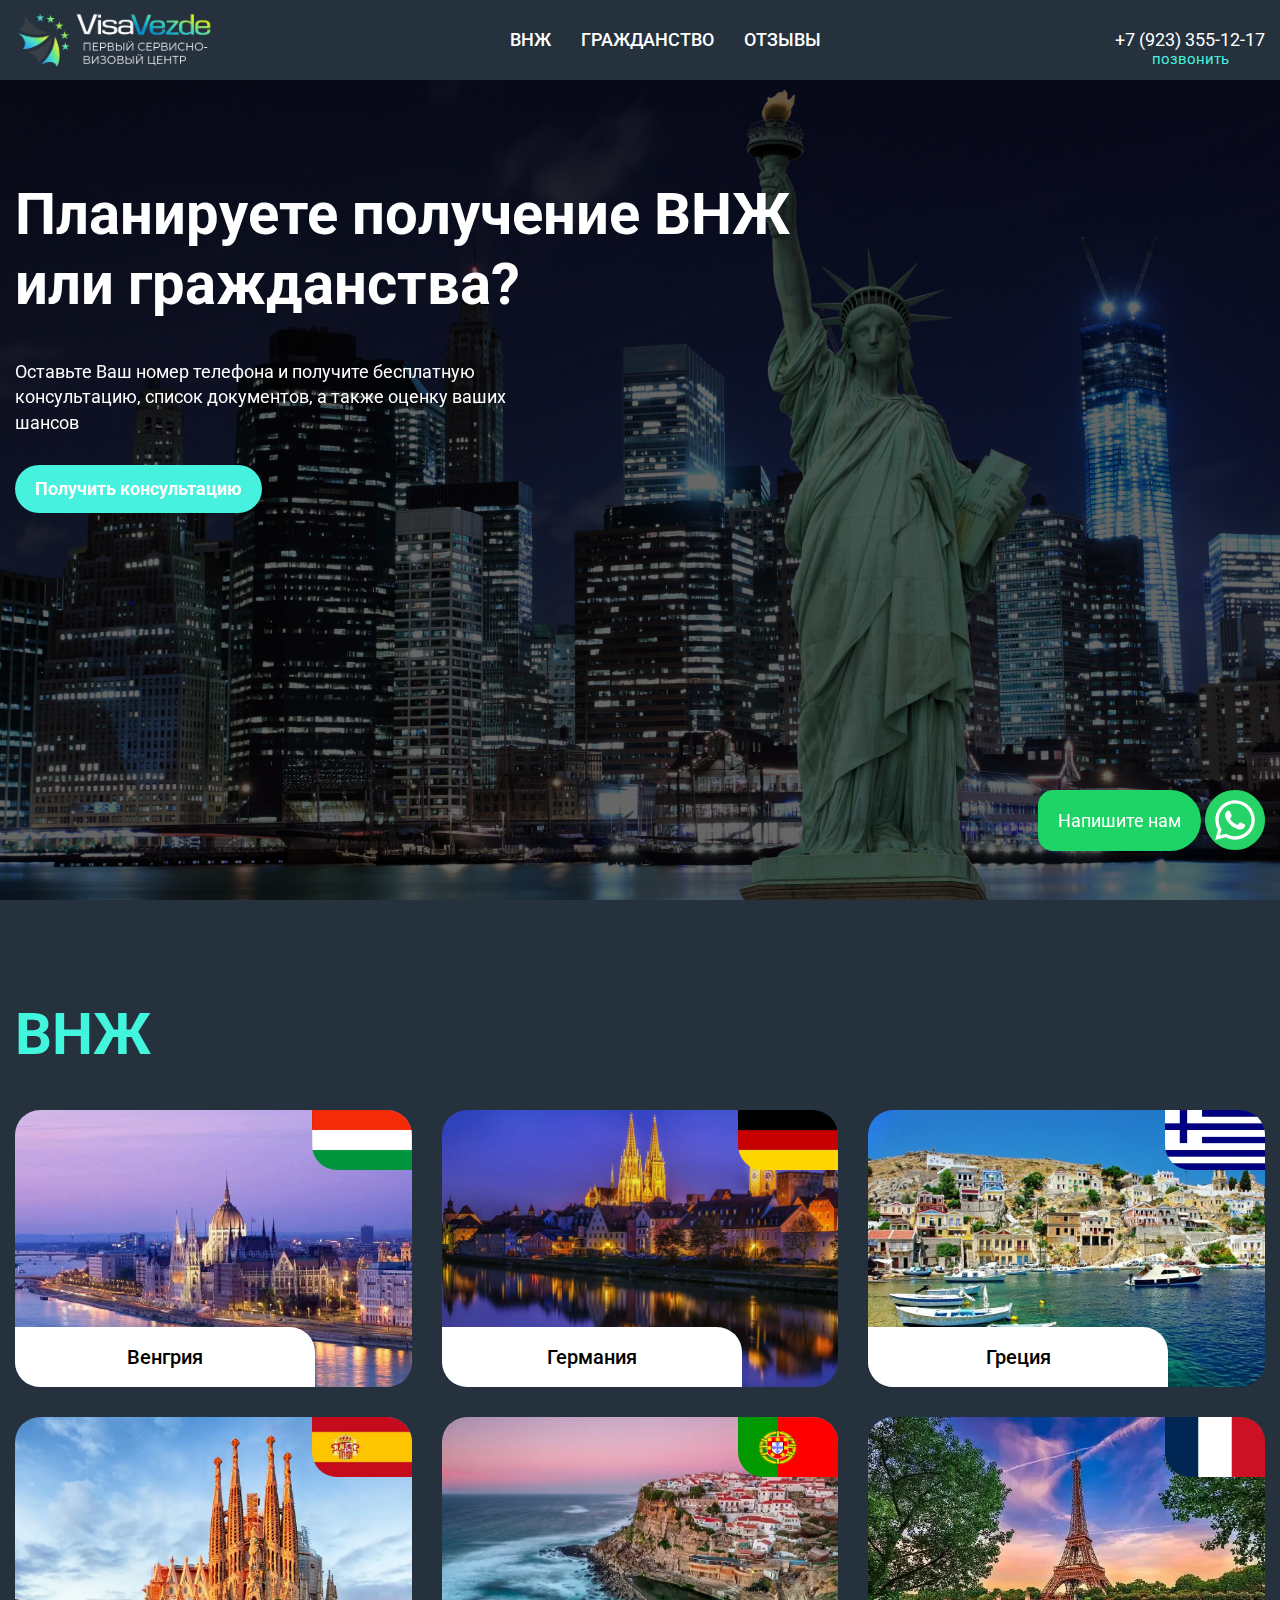
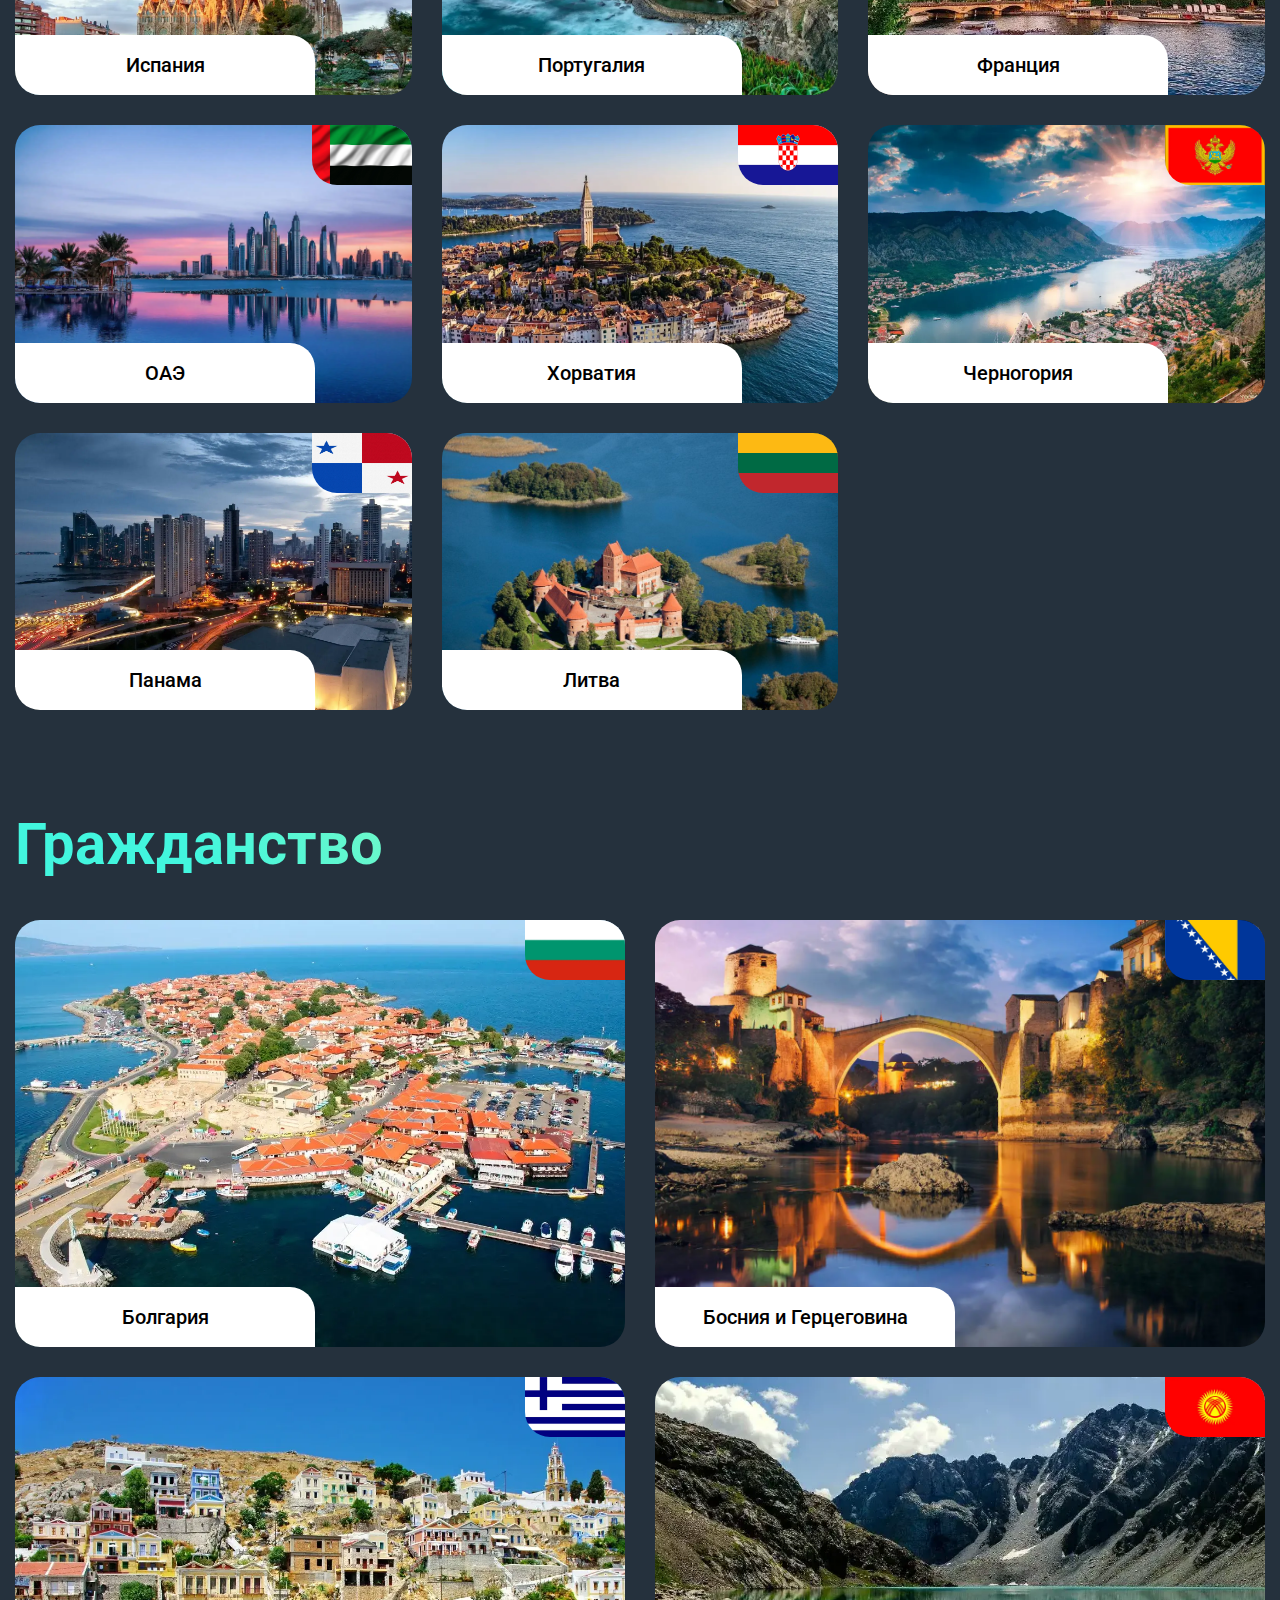
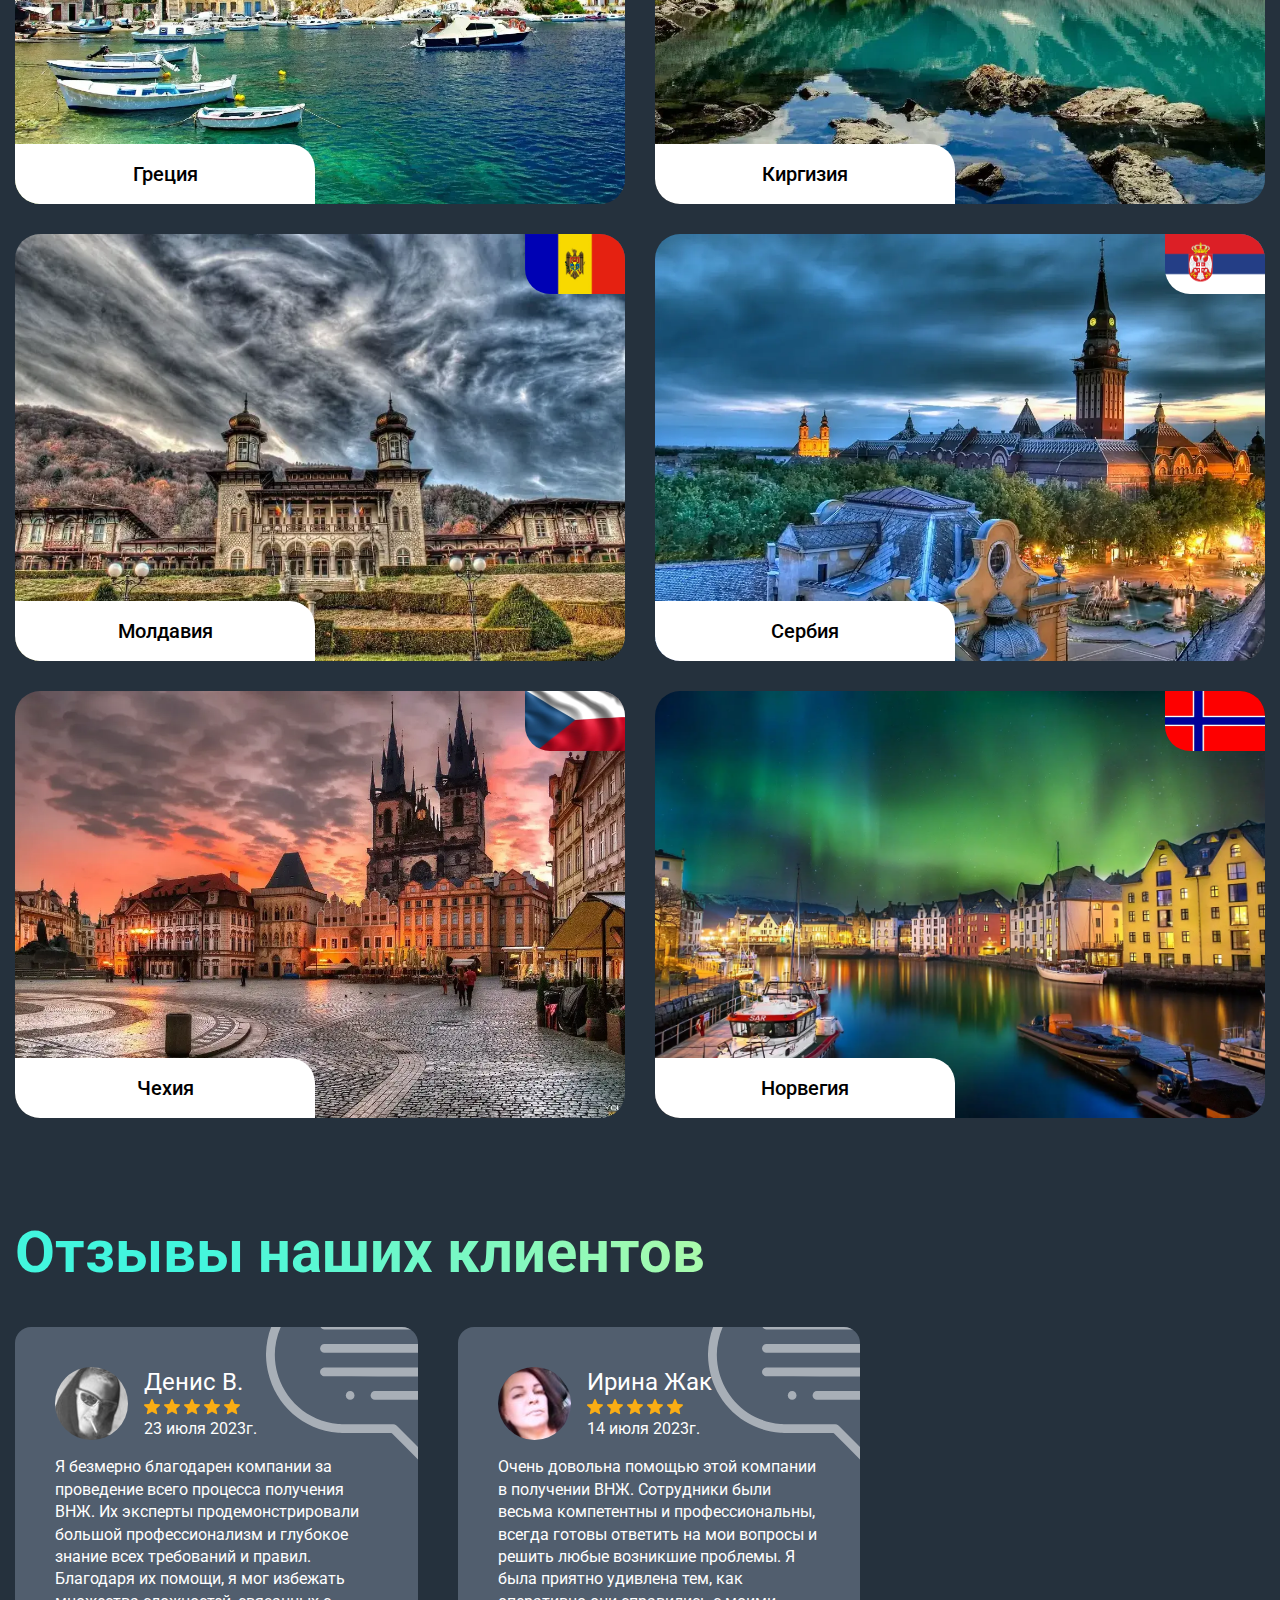
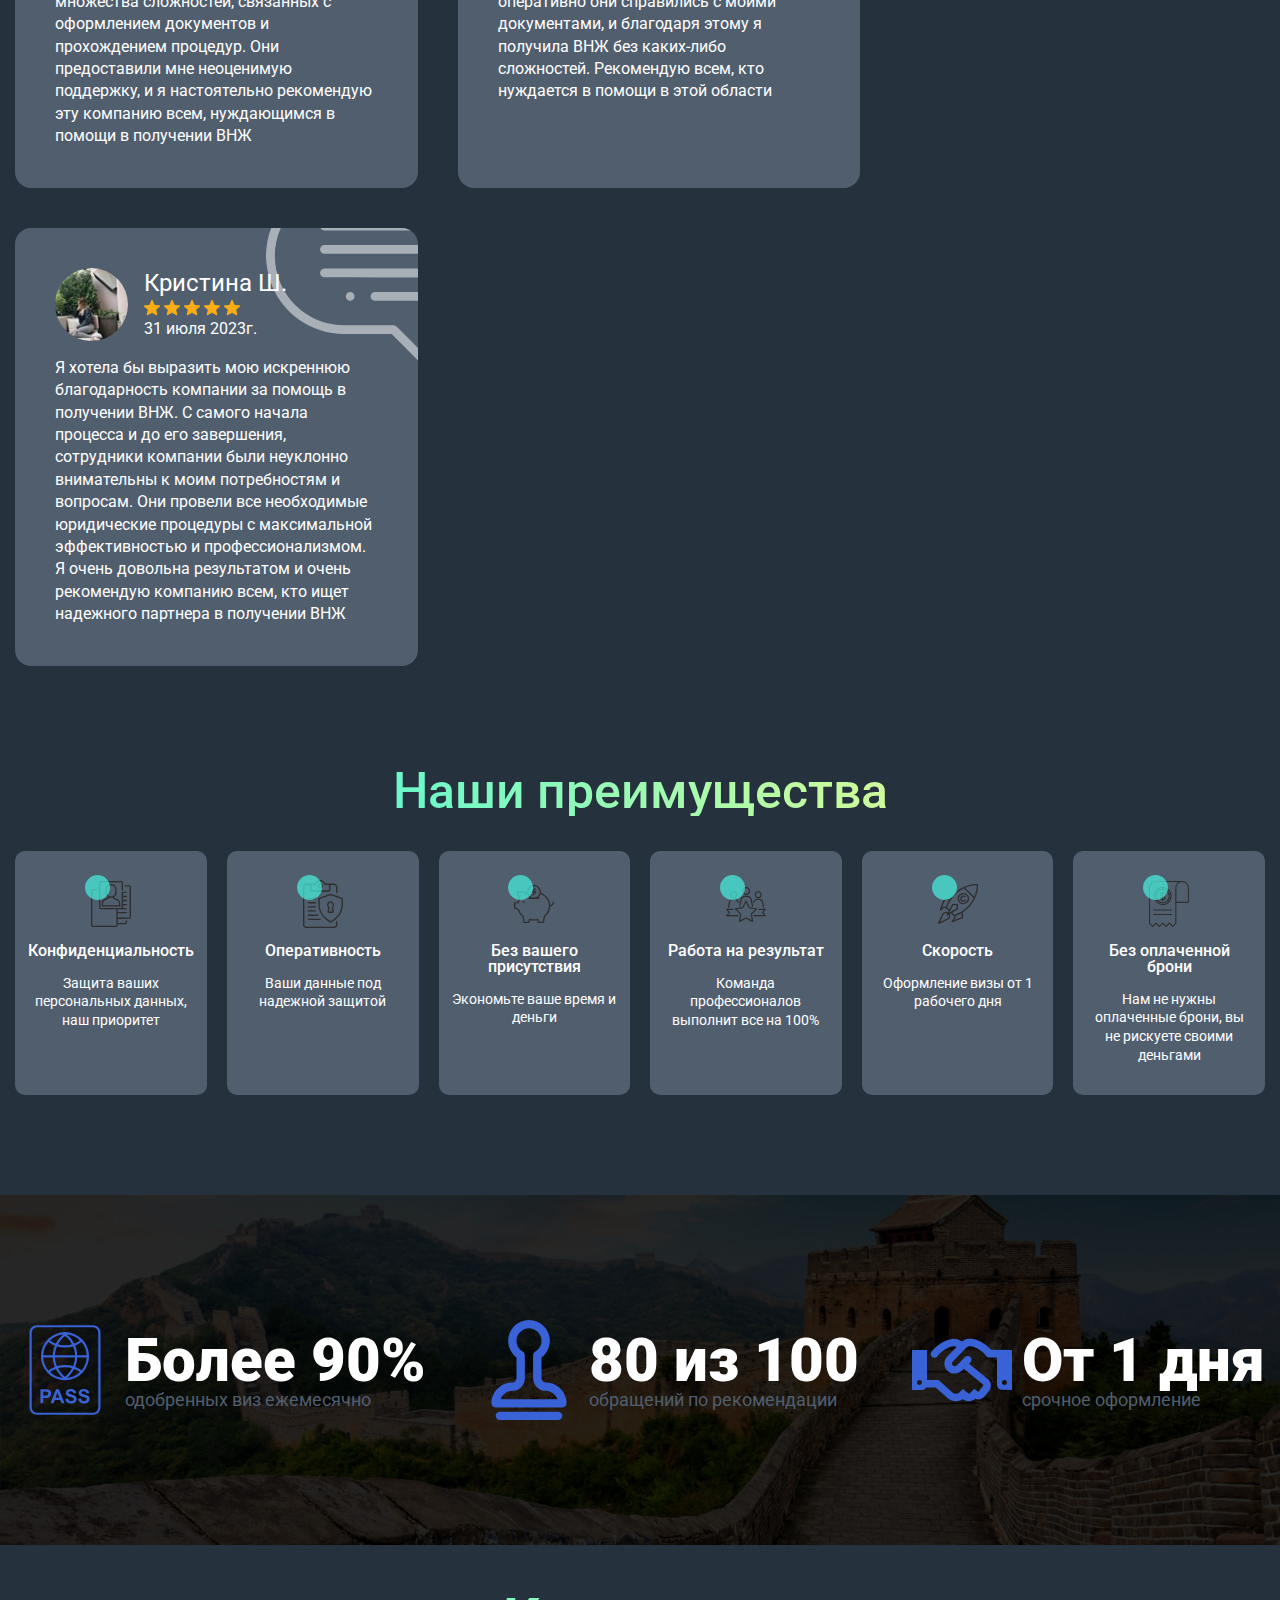
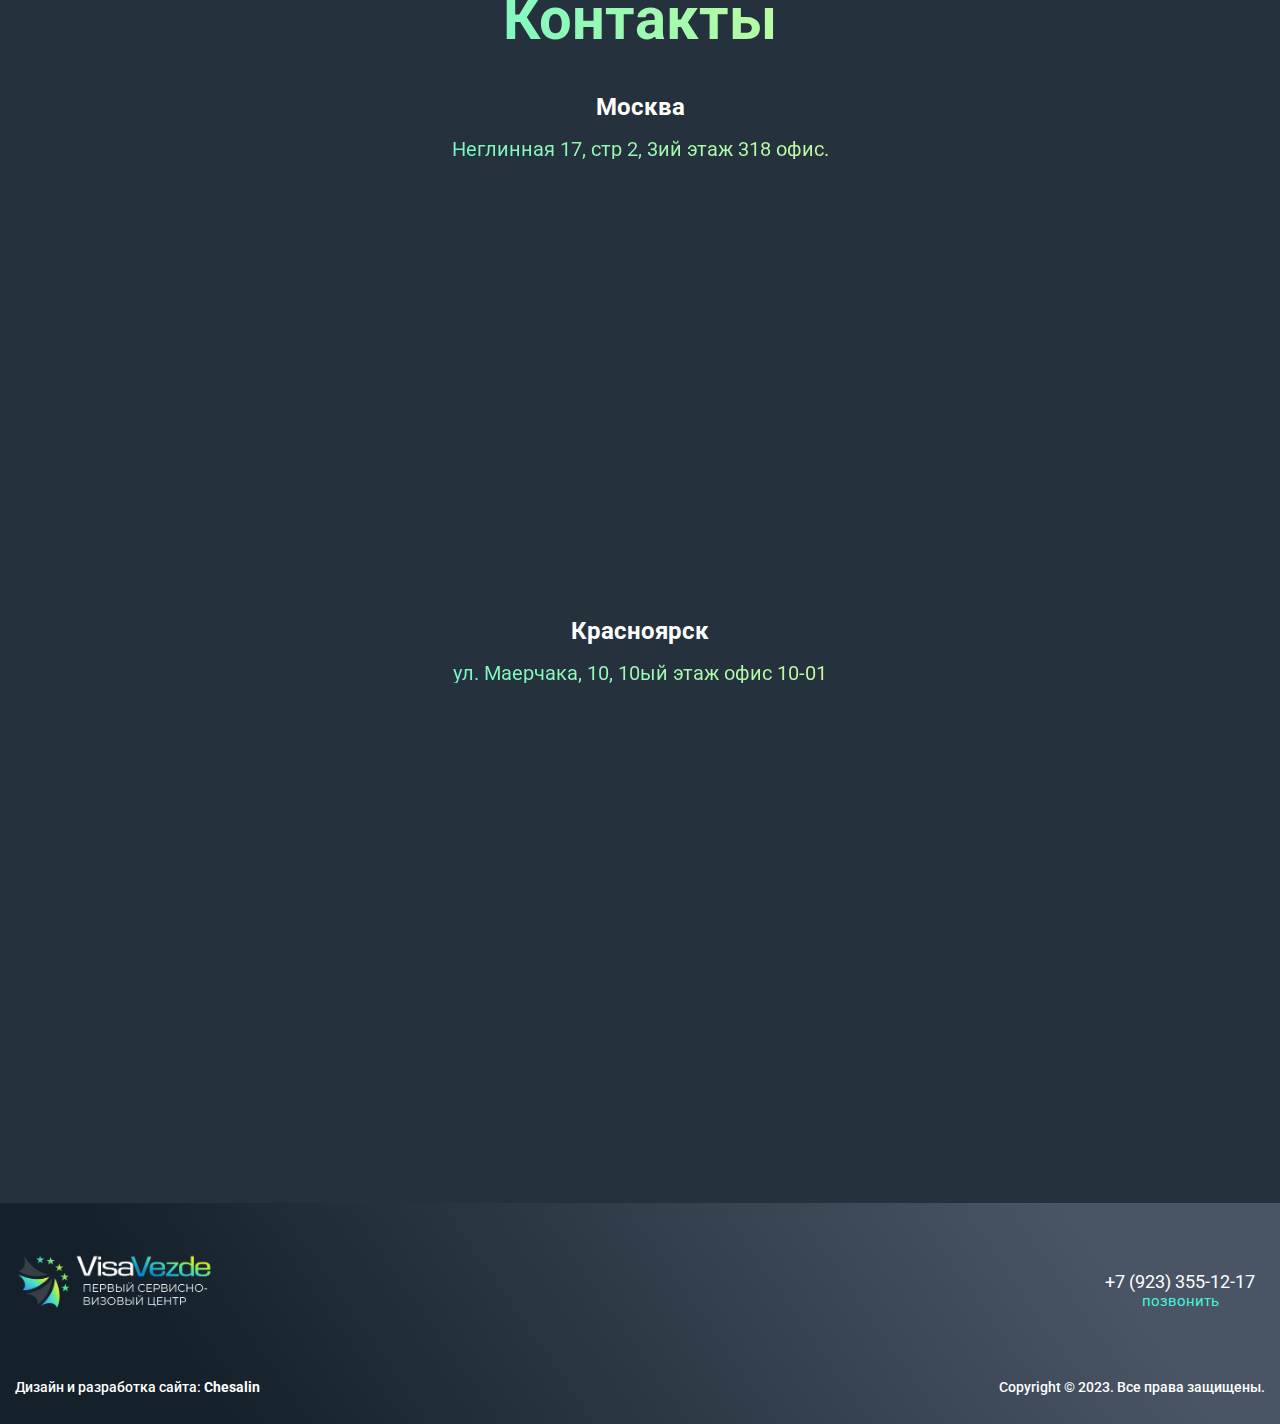
==== commit 1cf5e87a: "new popup" ====
--- a/index.html
+++ b/index.html
@@ -9,7 +9,7 @@
     <link rel="icon" type="image/png" sizes="32x32" href="img/favicon/favicon-32x32.png" />
     <link rel="icon" type="image/png" sizes="16x16" href="img/favicon/favicon-16x16.png" />
     <link rel="manifest" href="img/favicon/site.webmanifest" />
-    <link rel="stylesheet" href="css/style.css" />
+    <link rel="stylesheet" href="css/style16.css" />
     <!-- <link rel="stylesheet" href="css/style22.css" /> -->
     <script defer src="https://unpkg.com/swiper@8/swiper-bundle.min.js"></script>
     <script defer src="js/slider.js"></script>
@@ -81,7 +81,7 @@
           <div class="vn__container">
             <h2 class="vn__title">ВНЖ</h2>
             <div class="vn__body">
-              <div data-popup="#popupik" class="vn__item">
+              <div data-popup="#popupik-vn" class="vn__item">
                 <div class="vn__flag">
                   <img src="img/flag_web/flag_vengrija_new_0.webp" alt="" />
                 </div>
@@ -90,7 +90,7 @@
                 </div>
                 <div class="vn__content">Венгрия</div>
               </div>
-              <div class="vn__item">
+              <div data-popup="#popupik-gr" class="vn__item">
                 <div class="vn__flag">
                   <img src="img/flag_web/ger.webp" alt="" />
                 </div>
@@ -99,7 +99,7 @@
                 </div>
                 <div class="vn__content">Германия</div>
               </div>
-              <div class="vn__item">
+              <div data-popup="#popupik-gre" class="vn__item">
                 <div class="vn__flag">
                   <img src="img/flag_web/gr.webp" alt="" />
                 </div>
@@ -108,7 +108,7 @@
                 </div>
                 <div class="vn__content">Греция</div>
               </div>
-              <div class="vn__item">
+              <div data-popup="#popupik-span" class="vn__item">
                 <div class="vn__flag">
                   <img src="img/flag_web/span.webp" alt="" />
                 </div>
@@ -117,7 +117,7 @@
                 </div>
                 <div class="vn__content">Испания</div>
               </div>
-              <div class="vn__item">
+              <div data-popup="#popupik-port" class="vn__item">
                 <div class="vn__flag">
                   <img src="img/flag_web/port.webp" alt="" />
                 </div>
@@ -126,7 +126,7 @@
                 </div>
                 <div class="vn__content">Португалия</div>
               </div>
-              <div class="vn__item">
+              <div data-popup="#popupik-fr" class="vn__item">
                 <div class="vn__flag">
                   <img src="img/flag_web/France.webp" alt="" />
                 </div>
@@ -135,16 +135,16 @@
                 </div>
                 <div class="vn__content">Франция</div>
               </div>
-              <div class="vn__item">
+              <div data-popup="#popupik-dub" class="vn__item">
                 <div class="vn__flag">
                   <img src="img/flag_web/dub.webp" alt="" />
                 </div>
                 <div class="vn__img ibg">
                   <img src="img/vn/dub.webp" alt="" />
                 </div>
-                <div class="vn__content">Дубай</div>
-              </div>
-              <div class="vn__item">
+                <div class="vn__content">ОАЭ</div>
+              </div>
+              <div data-popup="#popupik-hor" class="vn__item">
                 <div class="vn__flag">
                   <img src="img/flag_web/chor.webp" alt="" />
                 </div>
@@ -153,7 +153,7 @@
                 </div>
                 <div class="vn__content">Хорватия</div>
               </div>
-              <div class="vn__item">
+              <div data-popup="#popupik-che" class="vn__item">
                 <div class="vn__flag">
                   <img src="img/flag_web/Flag_CHernogorii.webp" alt="" />
                 </div>
@@ -162,12 +162,19 @@
                 </div>
                 <div class="vn__content">Черногория</div>
               </div>
-              <div class="vn__item">
+              <div data-popup="#popupik-panama" class="vn__item">
                 <div class="vn__flag"><img src="img/flag/panama.jpg" alt="" /></div>
                 <div class="vn__img ibg">
                   <img src="img/vn/Panama.webp" alt="" />
                 </div>
                 <div class="vn__content">Панама</div>
+              </div>
+              <div data-popup="#popupik-lt" class="vn__item">
+                <div class="vn__flag"><img src="img/flag_web/Flag_of_Lithuania.svg" alt="" /></div>
+                <div class="vn__img ibg">
+                  <img src="img/vn/lt.jpg" alt="" />
+                </div>
+                <div class="vn__content">Литва</div>
               </div>
             </div>
           </div>
@@ -177,14 +184,14 @@
           <div class="citizenship__container">
             <h2 class="citizenship__title">Гражданство</h2>
             <div class="citizenship__body">
-              <div class="citizenship__item">
+              <div data-popup="#popupik-bol" class="citizenship__item">
                 <div class="citizenship__flag"><img src="img/flag_web/Bulgaria.webp" alt="" /></div>
                 <div class="citizenship__img ibg">
                   <img src="img/vn/bol.webp" alt="" />
                 </div>
                 <div class="citizenship__content">Болгария</div>
               </div>
-              <div class="citizenship__item">
+              <div data-popup="#popupik-bos" class="citizenship__item">
                 <div class="citizenship__flag">
                   <img src="img/flag_web/flag_bosnija_gertsegovina_new.webp" alt="" />
                 </div>
@@ -193,7 +200,7 @@
                 </div>
                 <div class="citizenship__content">Босния и Герцеговина</div>
               </div>
-              <div class="citizenship__item">
+              <div data-popup="#popupik-greg" class="citizenship__item">
                 <div class="citizenship__flag">
                   <img src="img/flag_web/gr.webp" alt="" />
                 </div>
@@ -202,7 +209,7 @@
                 </div>
                 <div class="citizenship__content">Греция</div>
               </div>
-              <div class="citizenship__item">
+              <div data-popup="#popupik-kir" class="citizenship__item">
                 <div class="citizenship__flag">
                   <img src="img/flag_web/kr.webp" alt="" />
                 </div>
@@ -211,7 +218,7 @@
                 </div>
                 <div class="citizenship__content">Киргизия</div>
               </div>
-              <div class="citizenship__item">
+              <div data-popup="#popupik-ml" class="citizenship__item">
                 <div class="citizenship__flag">
                   <img src="img/flag_web/mol.webp" alt="" />
                 </div>
@@ -220,7 +227,7 @@
                 </div>
                 <div class="citizenship__content">Молдавия</div>
               </div>
-              <div class="citizenship__item">
+              <div data-popup="#popupik-sr" class="citizenship__item">
                 <div class="citizenship__flag">
                   <img src="img/flag/800px-Flag_of_Serbia_svg.png" alt="" />
                 </div>
@@ -229,7 +236,7 @@
                 </div>
                 <div class="citizenship__content">Сербия</div>
               </div>
-              <div class="citizenship__item">
+              <div data-popup="#popupik-cheh" class="citizenship__item">
                 <div class="citizenship__flag">
                   <img src="img/flag_web/che.webp" alt="" />
                 </div>
@@ -238,7 +245,7 @@
                 </div>
                 <div class="citizenship__content">Чехия</div>
               </div>
-              <div class="citizenship__item">
+              <div data-popup="#popupik-nor" class="citizenship__item">
                 <div class="citizenship__flag">
                   <img src="img/flag_web/nor.webp" alt="" />
                 </div>
@@ -246,24 +253,6 @@
                   <img src="img/vn/nor.webp" alt="" />
                 </div>
                 <div class="citizenship__content">Норвегия</div>
-              </div>
-              <div class="citizenship__item">
-                <div class="citizenship__flag">
-                  <img src="img/flag_web/usa.webp" alt="" />
-                </div>
-                <div class="citizenship__img ibg">
-                  <img src="img/vn/usa.webp" alt="" />
-                </div>
-                <div class="citizenship__content">США</div>
-              </div>
-              <div class="citizenship__item">
-                <div class="citizenship__flag">
-                  <img src="img/flag_web/mex.webp" alt="" />
-                </div>
-                <div class="citizenship__img ibg">
-                  <img src="img/vn/mex.webp" alt="" />
-                </div>
-                <div class="citizenship__content">Мексика</div>
               </div>
             </div>
           </div>
@@ -448,122 +437,6 @@
                 <div class="better__content">
                   <h4 class="better__title">От 1 дня</h4>
                   <p class="better__text">срочное оформление</p>
-                </div>
-              </div>
-            </div>
-          </div>
-        </section>
-        <section class="faq">
-          <div class="faq__container">
-            <h2 class="faq__title">Ваши вопросы</h2>
-            <div class="faq__items">
-              <div class="faq__item">
-                <div class="faq__label">Могу ли я получить визу без своего присутствия?</div>
-                <div class="faq__content">
-                  Существует множество видов и категорий виз. Первоначально необходимо разобраться
-                  какая у Вас цель поездки и какую страну Вы планируете посетить. Для ряда стран
-                  Шенгенского соглашения требуется сдача биометрии. Если Вы еще не предоставляли
-                  биометрические данные для получения визы, то в первый раз Вам придется явиться для
-                  этого лично. Если это уже не первый случай оформления визы для выезда за границу,
-                  то, скорее всего, мы сможем обойтись без вашего личного присутствия. Вам не
-                  придется тратить время, чтобы подать документы или получить их собственноручно.
-                  Также существует целый перечень стран и видов виз, где не требуется личное
-                  присутствие заявителя.
-                </div>
-              </div>
-              <div class="faq__item">
-                <div class="faq__label">Что такое карта АТЭС?</div>
-                <div class="faq__content">
-                  Карта АТЭС — уникальный международный визозаменяющий документ, дающий право
-                  безвизового многократного въезда в 18 стран Азии, а также Тихоокеанского региона.
-                  Она даёт бизнес-путешественникам возможность: многократного посещения 18 стран
-                  Азии и Тихоокеанского региона в течение 5 лет без необходимости оформления виз и
-                  предоставления дополнительных документов
-                </div>
-              </div>
-              <div class="faq__item">
-                <div class="faq__label">Банковские карты каких стран вы оформляете?</div>
-                <div class="faq__content">
-                  Мы оформляем карты банков Казахстана. Граждане России, открывшие карту банка
-                  Казахстана удаленно, получают возможность использовать этот платежный инструмент в
-                  полной мере, в том числе, в заграничных поездках. Пластик иностранного банка
-                  подходит для проведения абсолютно любых операций
-                </div>
-              </div>
-              <div class="faq__item">
-                <div class="faq__label">
-                  В какие сроки я могу получить гражданство или вид на жительство Европе ?
-                </div>
-                <div class="faq__content">
-                  <p>
-                    Сроки зависят от страны оформления, обоснования получения и готовности ваших
-                    документов. В среднем на ВНЖ мы закладываем срок изготовления в 3−6 месяцев. На
-                    Гражданство — 6−24 месяца.
-                  </p>
-                  <p>
-                    Каждый случай уникален, поэтому оставьте заявку и мы обязательно покажем
-                    подходящие варианты.
-                  </p>
-                </div>
-              </div>
-              <div class="faq__item">
-                <div class="faq__label">На какой срок можно получить Шенгенскую визу?</div>
-                <div class="faq__content">
-                  Шенгенская виза — это разрешение для свободного въезда и перемещения по всем
-                  странам Шенгенского соглашения, выданное посольством или консульством одной из
-                  стран — участников соглашения. Шенгенские визы выдаются на разный срок. Обычно он
-                  составляет от 29 до 90 дней, но может быть и меньше — например, строго под
-                  количество дней в туре.
-                </div>
-              </div>
-              <div class="faq__item">
-                <div class="faq__label">
-                  Как я могу быть уверен в легальности получаемых документов?
-                </div>
-                <div class="faq__content">
-                  Вы можете быть уверены в законности документов, так как обязаны лично
-                  присутствовать в государственных органах при их подаче и получении. <br />
-                  Оставьте заявку, и мы вам расскажем о процессе и о гарантиях!
-                </div>
-              </div>
-              <div class="faq__item">
-                <div class="faq__label">Как долго можно находиться в Шенгенской зоне?</div>
-                <div class="faq__content">
-                  Виза позволяет въезжать на территорию стран Шенгенского соглашения неограниченное
-                  число раз (при условии, что Вам выдали мультивизу), но находиться в ней можно не
-                  более 90 дней в полугодие. Стандартные сроки действия — квартал, полгода, год,
-                  два, три, четыре года и пять лет.
-                </div>
-              </div>
-              <div class="faq__item">
-                <div class="faq__label">Надо ли мне сдавать отпечатки пальцев?</div>
-                <div class="faq__content">
-                  Если мы говорим о получении Шенгенской визы, то сдача биометрии является
-                  обязательным условием. С 14 сентября 2015 года для получения шенгенской визы
-                  заявителям необходимо сдать отпечатки пальцев. Правило действует для всех граждан
-                  РФ старше 12 лет, получающих краткосрочную шенгенскую визу. Для этого надо лично
-                  явиться в один из консульских отделов или уполномоченных визовых центров выбранной
-                  страны. Биометрические данные действительны в течение 5 лет с момента сдачи.
-                </div>
-              </div>
-              <div class="faq__item">
-                <div class="faq__label">
-                  Вы предоставляете консультации во вопросам миграции бесплатно?
-                </div>
-                <div class="faq__content">
-                  Да, конечно — оставьте заявку на нашем сайте, чтобы получить консультацию нашего
-                  эксперта по телефону, после чего мы пригласим вас на живую встречу в нашем офисе в
-                  Москве или Красноярске.
-                </div>
-              </div>
-              <div class="faq__item">
-                <div class="faq__label">С какими странами вы работаете?</div>
-                <div class="faq__content">
-                  У нас более 10 стран по программам оформления ВНЖ: Испания, Франция, Черногория,
-                  Венгрия, Германия и другие. <br />
-                  И более 7 стран по оформлению гражданства — Молдова, Болгария, Греция, Румыния,
-                  Босния и Герцеговина и другие.<br />
-                  Оставьте заявку и мы покажем, какие варианты могут подойти именно вам!
                 </div>
               </div>
             </div>
@@ -664,14 +537,10 @@
               <div class="popup-form__line"></div>
               <h4>Выберите интересующую страну:</h4>
               <select name="" id="" class="popup-form__select">
-                <option value="США">США</option>
-                <option value="Канада">Канада</option>
-                <option value="Мексика">Мексика</option>
+                <option value="Португалия">Португалия</option>
                 <option value="Чехия">Чехия</option>
                 <option value="Франция">Франция</option>
                 <option value="Норвегия">Норвегия</option>
-                <option value="Мальта">Мальта</option>
-                <option value="Люксембург">Люксембург</option>
                 <option value="Литва">Литва</option>
                 <option value="Швеция">Швеция</option>
                 <option value="Финляндия">Финляндия</option>
@@ -681,6 +550,7 @@
                 <option value="Исландия">Исландия</option>
                 <option value="Швейцария">Швейцария</option>
                 <option value="Словения">Словения</option>
+                <option value="Черногория">Черногория</option>
                 <option value="Италия">Италия</option>
                 <option value="Дания">Дания</option>
                 <option value="Греция">Греция</option>
@@ -693,6 +563,7 @@
                 <option value="Эстония">Эстония</option>
                 <option value="Словакия">Словакия</option>
                 <option value="Венгрия">Венгрия</option>
+                <option value="Босния и Герцеговина">Босния и Герцеговина</option>
                 <option value="Болгария">Болгария</option>
                 <option value="Бельгия">Бельгия</option>
                 <option value="Австрия">Австрия</option>
@@ -701,7 +572,7 @@
                 <option value="Япония">Япония</option>
                 <option value="Южная Корея">Южная Корея</option>
                 <option value="Китай">Китай</option>
-                <option value="Иран">Иран</option>
+                <option value="ОАЭ">ОАЭ</option>
                 <option value="Индия">Индия</option>
                 <option value="Вьетнам">Вьетнам</option>
                 <option value="Алжир">Алжир</option>
@@ -710,6 +581,10 @@
                 <option value="Тайвань">Тайвань</option>
                 <option value="Сингапур">Сингапур</option>
                 <option value="Непал">Непал</option>
+                <option value="Панама">Панама</option>
+                <option value="Киргизия">Киргизия</option>
+                <option value="Сербия">Сербия</option>
+                <option value="Молдавия">Молдавия</option>
               </select>
               <h4>Выберите количество человек:</h4>
               <select name="" id="" class="popup-form__select">
@@ -730,30 +605,477 @@
         </div>
       </div>
     </div>
-    <div id="popupik" class="popup">
-      <div class="popup__wrapper">
-        <div class="popup__content popup-choice">
-          <div class="popup-choice__body">
-            <div class="popup-choice__title">ВНЖ Венгрия</div>
-            <div class="popup-form__line"></div>
-            <div class="popup-choice__item">
-              <div class="popup-choice__name">Венгрия через открытие фирмы</div>
-              <div class="popup-choice__price">Стоимость: <span>100 000 ₽</span></div>
-              <a href="" target="_blank" class="popup-choice__btn">Презентация</a>
-            </div>
-            <div class="popup-form__line"></div>
-            <div class="popup-choice__item">
-              <div class="popup-choice__name">Венгрия трудовой контракт</div>
-              <div class="popup-choice__price">Стоимость: <span>100 000 ₽</span></div>
-              <a
-                href="https://drive.google.com/file/d/1piNr4zkBgbUJQrNT4noJxTB1FOYOzFLt/view"
-                target="_blank"
-                class="popup-choice__btn"
-                >Презентация</a
-              >
-            </div>
-            <div class="popup-form__line"></div>
-            <a data-popup="#popup" href="" class="intro__button">Получить консультацию</a>
+    <div id="popupik-vn" class="popup">
+      <div class="popup__wrapper">
+        <div class="popup__content popup-choice">
+          <div class="popup-choice__body">
+            <div data-close class="popup-choice__close">
+              <img src="img/close.svg" alt="close" />
+            </div>
+            <div class="popup-choice__left">
+              <div class="popup-choice__title">ВНЖ Венгрия</div>
+              <div class="popup-form__line"></div>
+              <div class="popup-choice__price">Стоимость: <span>от 6 000 €</span></div>
+              <div class="popup-form__line"></div>
+              <div data-choise="Венгрия" class="popup__choice">
+                <a data-popup="#popup" href="" class="intro__button">Получить консультацию</a>
+              </div>
+            </div>
+            <div class="popup-choice__right">
+              <div class="popup-choice__img ibg">
+                <img src="img/vn/veng.webp" alt="" />
+              </div>
+            </div>
+          </div>
+        </div>
+      </div>
+    </div>
+    <div id="popupik-gr" class="popup">
+      <div class="popup__wrapper">
+        <div class="popup__content popup-choice">
+          <div class="popup-choice__body">
+            <div data-close class="popup-choice__close">
+              <img src="img/close.svg" alt="close" />
+            </div>
+            <div class="popup-choice__left">
+              <div class="popup-choice__title">ВНЖ Германия</div>
+              <div class="popup-form__line"></div>
+              <div class="popup-choice__price">Стоимость: <span>от 10 000 €</span></div>
+              <div class="popup-form__line"></div>
+              <div data-choise="Германия" class="popup__choice">
+                <a data-popup="#popup" href="" class="intro__button">Получить консультацию</a>
+              </div>
+            </div>
+            <div class="popup-choice__right">
+              <div class="popup-choice__img ibg">
+                <img src="img/vn/gem.webp" alt="" />
+              </div>
+            </div>
+          </div>
+        </div>
+      </div>
+    </div>
+    <div id="popupik-gre" class="popup">
+      <div class="popup__wrapper">
+        <div class="popup__content popup-choice">
+          <div class="popup-choice__body">
+            <div data-close class="popup-choice__close">
+              <img src="img/close.svg" alt="close" />
+            </div>
+            <div class="popup-choice__left">
+              <div class="popup-choice__title">ВНЖ Греция</div>
+              <div class="popup-form__line"></div>
+              <div class="popup-choice__price">Стоимость: <span>от 12 000 €</span></div>
+              <div class="popup-form__line"></div>
+              <div data-choise="Греция" class="popup__choice">
+                <a data-popup="#popup" href="" class="intro__button">Получить консультацию</a>
+              </div>
+            </div>
+            <div class="popup-choice__right">
+              <div class="popup-choice__img ibg">
+                <img src="img/vn/gr.webp" alt="" />
+              </div>
+            </div>
+          </div>
+        </div>
+      </div>
+    </div>
+    <div id="popupik-greg" class="popup">
+      <div class="popup__wrapper">
+        <div class="popup__content popup-choice">
+          <div class="popup-choice__body">
+            <div data-close class="popup-choice__close">
+              <img src="img/close.svg" alt="close" />
+            </div>
+            <div class="popup-choice__left">
+              <div class="popup-choice__title">Гражданство Греция</div>
+              <div class="popup-form__line"></div>
+              <div class="popup-choice__price">Стоимость: <span>от 50 000 €</span></div>
+              <div class="popup-form__line"></div>
+              <div data-choise="Греция" class="popup__choice">
+                <a data-popup="#popup" href="" class="intro__button">Получить консультацию</a>
+              </div>
+            </div>
+            <div class="popup-choice__right">
+              <div class="popup-choice__img ibg">
+                <img src="img/vn/gr.webp" alt="" />
+              </div>
+            </div>
+          </div>
+        </div>
+      </div>
+    </div>
+    <div id="popupik-span" class="popup">
+      <div class="popup__wrapper">
+        <div class="popup__content popup-choice">
+          <div class="popup-choice__body">
+            <div data-close class="popup-choice__close">
+              <img src="img/close.svg" alt="close" />
+            </div>
+            <div class="popup-choice__left">
+              <div class="popup-choice__title">ВНЖ Испания</div>
+              <div class="popup-form__line"></div>
+              <div class="popup-choice__price">Стоимость: <span>от 9 000 €</span></div>
+              <div class="popup-form__line"></div>
+              <div data-choise="Испания " class="popup__choice">
+                <a data-popup="#popup" href="" class="intro__button">Получить консультацию</a>
+              </div>
+            </div>
+            <div class="popup-choice__right">
+              <div class="popup-choice__img ibg">
+                <img src="img/vn/span.webp" alt="" />
+              </div>
+            </div>
+          </div>
+        </div>
+      </div>
+    </div>
+    <div id="popupik-port" class="popup">
+      <div class="popup__wrapper">
+        <div class="popup__content popup-choice">
+          <div class="popup-choice__body">
+            <div data-close class="popup-choice__close">
+              <img src="img/close.svg" alt="close" />
+            </div>
+            <div class="popup-choice__left">
+              <div class="popup-choice__title">ВНЖ Португалия</div>
+              <div class="popup-form__line"></div>
+              <div class="popup-choice__price">Стоимость: <span>от 18 000 €</span></div>
+              <div class="popup-form__line"></div>
+              <div data-choise="Португалия" class="popup__choice">
+                <a data-popup="#popup" href="" class="intro__button">Получить консультацию</a>
+              </div>
+            </div>
+            <div class="popup-choice__right">
+              <div class="popup-choice__img ibg">
+                <img src="img/vn/port.webp" alt="" />
+              </div>
+            </div>
+          </div>
+        </div>
+      </div>
+    </div>
+    <div id="popupik-fr" class="popup">
+      <div class="popup__wrapper">
+        <div class="popup__content popup-choice">
+          <div class="popup-choice__body">
+            <div data-close class="popup-choice__close">
+              <img src="img/close.svg" alt="close" />
+            </div>
+            <div class="popup-choice__left">
+              <div class="popup-choice__title">ВНЖ Франция</div>
+              <div class="popup-form__line"></div>
+              <div class="popup-choice__price">Стоимость: <span>от 20 000 €</span></div>
+              <div class="popup-form__line"></div>
+              <div data-choise="Франция" class="popup__choice">
+                <a data-popup="#popup" href="" class="intro__button">Получить консультацию</a>
+              </div>
+            </div>
+            <div class="popup-choice__right">
+              <div class="popup-choice__img ibg">
+                <img src="img/vn/fr.webp" alt="" />
+              </div>
+            </div>
+          </div>
+        </div>
+      </div>
+    </div>
+    <div id="popupik-dub" class="popup">
+      <div class="popup__wrapper">
+        <div class="popup__content popup-choice">
+          <div class="popup-choice__body">
+            <div data-close class="popup-choice__close">
+              <img src="img/close.svg" alt="close" />
+            </div>
+            <div class="popup-choice__left">
+              <div class="popup-choice__title">ВНЖ ОАЭ</div>
+              <div class="popup-form__line"></div>
+              <div class="popup-choice__price">Стоимость: <span>от 7 500 €</span></div>
+              <div class="popup-form__line"></div>
+              <div data-choise="ОАЭ" class="popup__choice">
+                <a data-popup="#popup" href="" class="intro__button">Получить консультацию</a>
+              </div>
+            </div>
+            <div class="popup-choice__right">
+              <div class="popup-choice__img ibg">
+                <img src="img/vn/dub.webp" alt="" />
+              </div>
+            </div>
+          </div>
+        </div>
+      </div>
+    </div>
+    <div id="popupik-hor" class="popup">
+      <div class="popup__wrapper">
+        <div class="popup__content popup-choice">
+          <div class="popup-choice__body">
+            <div data-close class="popup-choice__close">
+              <img src="img/close.svg" alt="close" />
+            </div>
+            <div class="popup-choice__left">
+              <div class="popup-choice__title">ВНЖ Хорватия</div>
+              <div class="popup-form__line"></div>
+              <div class="popup-choice__price">Стоимость: <span>от 7 000 €</span></div>
+              <div class="popup-form__line"></div>
+              <div data-choise="Хорватия" class="popup__choice">
+                <a data-popup="#popup" href="" class="intro__button">Получить консультацию</a>
+              </div>
+            </div>
+            <div class="popup-choice__right">
+              <div class="popup-choice__img ibg">
+                <img src="img/vn/horvatija.webp" alt="" />
+              </div>
+            </div>
+          </div>
+        </div>
+      </div>
+    </div>
+    <div id="popupik-che" class="popup">
+      <div class="popup__wrapper">
+        <div class="popup__content popup-choice">
+          <div class="popup-choice__body">
+            <div data-close class="popup-choice__close">
+              <img src="img/close.svg" alt="close" />
+            </div>
+            <div class="popup-choice__left">
+              <div class="popup-choice__title">ВНЖ Черногория</div>
+              <div class="popup-form__line"></div>
+              <div class="popup-choice__price">Стоимость: <span>от 3 500 €</span></div>
+              <div class="popup-form__line"></div>
+              <div data-choise="Черногория" class="popup__choice">
+                <a data-popup="#popup" href="" class="intro__button">Получить консультацию</a>
+              </div>
+            </div>
+            <div class="popup-choice__right">
+              <div class="popup-choice__img ibg">
+                <img src="img/vn/chernogoriya.webp" alt="" />
+              </div>
+            </div>
+          </div>
+        </div>
+      </div>
+    </div>
+    <div id="popupik-panama" class="popup">
+      <div class="popup__wrapper">
+        <div class="popup__content popup-choice">
+          <div class="popup-choice__body">
+            <div data-close class="popup-choice__close">
+              <img src="img/close.svg" alt="close" />
+            </div>
+            <div class="popup-choice__left">
+              <div class="popup-choice__title">ВНЖ Панама</div>
+              <div class="popup-form__line"></div>
+              <div class="popup-choice__price">Стоимость: <span>от 15 500 €</span></div>
+              <div class="popup-form__line"></div>
+              <div data-choise="Панама" class="popup__choice">
+                <a data-popup="#popup" href="" class="intro__button">Получить консультацию</a>
+              </div>
+            </div>
+            <div class="popup-choice__right">
+              <div class="popup-choice__img ibg">
+                <img src="img/vn/Panama.webp" alt="" />
+              </div>
+            </div>
+          </div>
+        </div>
+      </div>
+    </div>
+    <div id="popupik-lt" class="popup">
+      <div class="popup__wrapper">
+        <div class="popup__content popup-choice">
+          <div class="popup-choice__body">
+            <div data-close class="popup-choice__close">
+              <img src="img/close.svg" alt="close" />
+            </div>
+            <div class="popup-choice__left">
+              <div class="popup-choice__title">ВНЖ Литва</div>
+              <div class="popup-form__line"></div>
+              <div class="popup-choice__price">Стоимость: <span>от 19 500 €</span></div>
+              <div class="popup-form__line"></div>
+              <div data-choise="Литва" class="popup__choice">
+                <a data-popup="#popup" href="" class="intro__button">Получить консультацию</a>
+              </div>
+            </div>
+            <div class="popup-choice__right">
+              <div class="popup-choice__img ibg">
+                <img src="img/vn/lt.jpg" alt="" />
+              </div>
+            </div>
+          </div>
+        </div>
+      </div>
+    </div>
+    <div id="popupik-bol" class="popup">
+      <div class="popup__wrapper">
+        <div class="popup__content popup-choice">
+          <div class="popup-choice__body">
+            <div data-close class="popup-choice__close">
+              <img src="img/close.svg" alt="close" />
+            </div>
+            <div class="popup-choice__left">
+              <div class="popup-choice__title">Гражданство Болгария</div>
+              <div class="popup-form__line"></div>
+              <div class="popup-choice__price">Стоимость: <span>от 11 000 €</span></div>
+              <div class="popup-form__line"></div>
+              <div data-choise="Болгария" class="popup__choice">
+                <a data-popup="#popup" href="" class="intro__button">Получить консультацию</a>
+              </div>
+            </div>
+            <div class="popup-choice__right">
+              <div class="popup-choice__img ibg">
+                <img src="img/vn/bol.webp" alt="" />
+              </div>
+            </div>
+          </div>
+        </div>
+      </div>
+    </div>
+    <div id="popupik-bos" class="popup">
+      <div class="popup__wrapper">
+        <div class="popup__content popup-choice">
+          <div class="popup-choice__body">
+            <div data-close class="popup-choice__close">
+              <img src="img/close.svg" alt="close" />
+            </div>
+            <div class="popup-choice__left">
+              <div class="popup-choice__title">Гражданство Босния и Герцеговина</div>
+              <div class="popup-form__line"></div>
+              <div class="popup-choice__price">Стоимость: <span>от 35 000 €</span></div>
+              <div class="popup-form__line"></div>
+              <div data-choise="Босния и Герцеговина" class="popup__choice">
+                <a data-popup="#popup" href="" class="intro__button">Получить консультацию</a>
+              </div>
+            </div>
+            <div class="popup-choice__right">
+              <div class="popup-choice__img ibg">
+                <img src="img/vn/bos.webp" alt="" />
+              </div>
+            </div>
+          </div>
+        </div>
+      </div>
+    </div>
+    <div id="popupik-kir" class="popup">
+      <div class="popup__wrapper">
+        <div class="popup__content popup-choice">
+          <div class="popup-choice__body">
+            <div data-close class="popup-choice__close">
+              <img src="img/close.svg" alt="close" />
+            </div>
+            <div class="popup-choice__left">
+              <div class="popup-choice__title">Гражданство Киргизия</div>
+              <div class="popup-form__line"></div>
+              <div class="popup-choice__price">Стоимость: <span>от 9 000 €</span></div>
+              <div class="popup-form__line"></div>
+              <div data-choise="Киргизия" class="popup__choice">
+                <a data-popup="#popup" href="" class="intro__button">Получить консультацию</a>
+              </div>
+            </div>
+            <div class="popup-choice__right">
+              <div class="popup-choice__img ibg">
+                <img src="img/vn/kr.webp" alt="" />
+              </div>
+            </div>
+          </div>
+        </div>
+      </div>
+    </div>
+    <div id="popupik-ml" class="popup">
+      <div class="popup__wrapper">
+        <div class="popup__content popup-choice">
+          <div class="popup-choice__body">
+            <div data-close class="popup-choice__close">
+              <img src="img/close.svg" alt="close" />
+            </div>
+            <div class="popup-choice__left">
+              <div class="popup-choice__title">Гражданство Молдавия</div>
+              <div class="popup-form__line"></div>
+              <div class="popup-choice__price">Стоимость: <span>от 35 000 €</span></div>
+              <div class="popup-form__line"></div>
+              <div data-choise="Молдавия" class="popup__choice">
+                <a data-popup="#popup" href="" class="intro__button">Получить консультацию</a>
+              </div>
+            </div>
+            <div class="popup-choice__right">
+              <div class="popup-choice__img ibg">
+                <img src="img/vn/mol.webp" alt="" />
+              </div>
+            </div>
+          </div>
+        </div>
+      </div>
+    </div>
+    <div id="popupik-sr" class="popup">
+      <div class="popup__wrapper">
+        <div class="popup__content popup-choice">
+          <div class="popup-choice__body">
+            <div data-close class="popup-choice__close">
+              <img src="img/close.svg" alt="close" />
+            </div>
+            <div class="popup-choice__left">
+              <div class="popup-choice__title">Гражданство Сербия</div>
+              <div class="popup-form__line"></div>
+              <div class="popup-choice__price">Стоимость: <span>от 40 000 €</span></div>
+              <div class="popup-form__line"></div>
+              <div data-choise="Сербия" class="popup__choice">
+                <a data-popup="#popup" href="" class="intro__button">Получить консультацию</a>
+              </div>
+            </div>
+            <div class="popup-choice__right">
+              <div class="popup-choice__img ibg">
+                <img src="img/vn/ser.webp" alt="" />
+              </div>
+            </div>
+          </div>
+        </div>
+      </div>
+    </div>
+    <div id="popupik-cheh" class="popup">
+      <div class="popup__wrapper">
+        <div class="popup__content popup-choice">
+          <div class="popup-choice__body">
+            <div data-close class="popup-choice__close">
+              <img src="img/close.svg" alt="close" />
+            </div>
+            <div class="popup-choice__left">
+              <div class="popup-choice__title">Гражданство Чехия</div>
+              <div class="popup-form__line"></div>
+              <div class="popup-choice__price">Стоимость: <span>от 80 000 €</span></div>
+              <div class="popup-form__line"></div>
+              <div data-choise="Чехия" class="popup__choice">
+                <a data-popup="#popup" href="" class="intro__button">Получить консультацию</a>
+              </div>
+            </div>
+            <div class="popup-choice__right">
+              <div class="popup-choice__img ibg">
+                <img src="img/vn/che.webp" alt="" />
+              </div>
+            </div>
+          </div>
+        </div>
+      </div>
+    </div>
+    <div id="popupik-nor" class="popup">
+      <div class="popup__wrapper">
+        <div class="popup__content popup-choice">
+          <div class="popup-choice__body">
+            <div data-close class="popup-choice__close">
+              <img src="img/close.svg" alt="close" />
+            </div>
+            <div class="popup-choice__left">
+              <div class="popup-choice__title">Гражданство Норвегия</div>
+              <div class="popup-form__line"></div>
+              <div class="popup-choice__price">Стоимость: <span>от 100 000 €</span></div>
+              <div class="popup-form__line"></div>
+              <div data-choise="Норвегия" class="popup__choice">
+                <a data-popup="#popup" href="" class="intro__button">Получить консультацию</a>
+              </div>
+            </div>
+            <div class="popup-choice__right">
+              <div class="popup-choice__img ibg">
+                <img src="img/vn/nor.webp" alt="" />
+              </div>
+            </div>
           </div>
         </div>
       </div>
--- a/css/style16.css
+++ b/css/style16.css
@@ -0,0 +1,2226 @@
+@charset "UTF-8";
+@import url("https://fonts.googleapis.com/css2?family=Roboto:wght@400;500;700&display=swap");
+* {
+  padding: 0px;
+  margin: 0px;
+  border: 0px;
+}
+
+*,
+*:before,
+*:after {
+  -webkit-box-sizing: border-box;
+  box-sizing: border-box;
+}
+
+:focus,
+:active {
+  outline: none;
+}
+
+a:focus,
+a:active {
+  outline: none;
+}
+
+aside,
+nav,
+footer,
+header,
+section {
+  display: block;
+}
+
+html,
+body {
+  height: 100%;
+}
+
+body {
+  line-height: 1;
+  font-size: 16px;
+  -ms-text-size-adjust: 100%;
+  -moz-text-size-adjust: 100%;
+  -webkit-text-size-adjust: 100%;
+}
+
+input::-ms-clear {
+  display: none;
+}
+
+button {
+  cursor: pointer;
+}
+
+button::-moz-focus-inner {
+  padding: 0;
+  border: 0;
+}
+
+a,
+a:visited {
+  text-decoration: none;
+}
+
+ul li {
+  list-style: none;
+}
+
+img {
+  vertical-align: top;
+}
+
+h1,
+h2,
+h3,
+h4,
+h5,
+h6 {
+  font-weight: inherit;
+  font-size: inherit;
+}
+
+input::-webkit-outer-spin-button,
+input::-webkit-inner-spin-button {
+  /* display: none; <- Crashes Chrome on hover */
+  -webkit-appearance: none;
+  margin: 0;
+  /* <-- Apparently some margin are still there even though it's hidden */
+}
+
+html {
+  scroll-behavior: smooth;
+}
+
+.ibg {
+  background-position: center;
+  background-size: cover;
+  background-repeat: no-repeat;
+  position: relative;
+}
+
+.ibg img {
+  display: none;
+}
+
+._input {
+  height: 50px;
+  font-size: 20px;
+  padding: 0px 15px;
+  border-radius: 6px;
+}
+
+._input:focus {
+  border: 1px solid #46f2de;
+}
+
+._btn {
+  height: 50px;
+  font-size: 20px;
+  padding: 0 15px;
+  display: -webkit-box;
+  display: -ms-flexbox;
+  display: flex;
+  -webkit-box-align: center;
+      -ms-flex-align: center;
+          align-items: center;
+  -webkit-box-pack: center;
+      -ms-flex-pack: center;
+          justify-content: center;
+  background-color: #46f2de;
+  border-radius: 6px;
+  color: #ffffff;
+  -webkit-transition: opacity 0.3s;
+  transition: opacity 0.3s;
+  cursor: pointer;
+}
+
+._btn:hover {
+  opacity: 0.8;
+}
+
+._title {
+  font-size: 50px;
+  font-weight: 500;
+  text-align: center;
+  margin-bottom: 40px;
+  background: linear-gradient(55.17deg, #42f6de 15.27%, #fafe85 85.1%);
+  -webkit-background-clip: text;
+  -webkit-text-fill-color: transparent;
+  background-clip: text;
+  text-fill-color: transparent;
+}
+
+@media (max-width: 767.98px) {
+  ._title {
+    font-size: 26px;
+    margin-bottom: 30px;
+  }
+}
+
+._subtitle {
+  font-size: 18px;
+  text-align: center;
+  max-width: 800px;
+  margin: 0 auto;
+  margin-bottom: 60px;
+  line-height: 120%;
+}
+
+@media (max-width: 767.98px) {
+  ._subtitle {
+    font-size: 14px;
+    margin-bottom: 30px;
+    max-width: 100%;
+  }
+}
+
+section {
+  margin-bottom: 100px;
+}
+
+@media (max-width: 767.98px) {
+  section {
+    margin-bottom: 70px;
+  }
+}
+
+.thanks {
+  width: 380px;
+  position: fixed;
+  top: 20px;
+  left: 50%;
+  -webkit-transform: translate(-50%, 0);
+          transform: translate(-50%, 0);
+  background-color: #64fdc3;
+  padding: 20px;
+  font-size: 18px;
+  line-height: 140%;
+  border-radius: 10px;
+  z-index: 9999;
+  display: none;
+}
+
+@media (max-width: 767.98px) {
+  .thanks {
+    width: 300px;
+    font-size: 14px;
+  }
+}
+
+input[type='date'] {
+  background-color: #46f2de;
+  color: #ffffff;
+  padding: 15px;
+  border-radius: 5px;
+  font-size: 16px;
+  width: 160px;
+}
+
+input[type='date']::webkit-calendar-picker-indicator {
+  background-color: #ffffff;
+  padding: 5px;
+  cursor: pointer;
+  border-radius: 3px;
+}
+
+.whatsapp {
+  position: fixed;
+  right: 50px;
+  bottom: 50px;
+  height: 60px;
+  z-index: 10;
+}
+
+.whatsapp img {
+  width: 60px;
+  height: 60px;
+}
+
+@media (max-width: 1410px) {
+  .whatsapp {
+    right: 15px;
+    bottom: 50px;
+  }
+}
+
+@media (max-width: 991.98px) {
+  .whatsapp {
+    right: 15px;
+    bottom: 50px;
+  }
+}
+
+@media (max-width: 767.98px) {
+  .whatsapp {
+    right: 15px;
+    bottom: 15px;
+  }
+}
+
+.whatsapp::before {
+  content: 'Напишите нам';
+  position: relative;
+  top: 36%;
+  left: 0;
+  width: 150px;
+  height: 60px;
+  padding: 20px;
+  background-color: #1fd466;
+  color: #ffffff;
+  border-radius: 20px 40px 40px 20px;
+}
+
+.input {
+  height: 51px;
+  border-radius: 15px;
+  padding: 0px 10px;
+  font-size: 18px;
+}
+
+option {
+  padding: 5px 0px;
+}
+
+select {
+  cursor: pointer;
+  -moz-appearance: none;
+  -webkit-appearance: none;
+  appearance: none;
+}
+
+.thanks {
+  width: 400px;
+  position: fixed;
+  top: 20px;
+  left: 50%;
+  -webkit-transform: translate(-50%, 0);
+          transform: translate(-50%, 0);
+  background-color: #64fdc3;
+  padding: 20px;
+  font-size: 18px;
+  line-height: 140%;
+  border-radius: 10px;
+  z-index: 9999;
+  display: none;
+}
+
+@media (max-width: 767.98px) {
+  .thanks {
+    width: 320px;
+    font-size: 14px;
+  }
+}
+
+body::after {
+  content: '';
+  background-color: rgba(0, 0, 0, 0.5);
+  position: fixed;
+  width: 100%;
+  height: 100%;
+  top: 0;
+  left: 0;
+  opacity: 0;
+  -webkit-transition: opacity 0.8s ease 0s;
+  transition: opacity 0.8s ease 0s;
+  pointer-events: none;
+  z-index: 149;
+}
+
+.popup-show body::after {
+  opacity: 1;
+}
+
+.popup {
+  position: fixed;
+  top: 0;
+  left: 0;
+  bottom: 0;
+  right: 0;
+  padding: 30px 10px;
+  -webkit-transition: visibility 0.8s ease 0s;
+  transition: visibility 0.8s ease 0s;
+  visibility: hidden;
+  pointer-events: none;
+}
+
+.popup_show {
+  z-index: 150;
+  visibility: visible;
+  overflow: auto;
+  pointer-events: auto;
+}
+
+.popup_show .popup__content {
+  visibility: visible;
+  -webkit-transform: scale(1);
+          transform: scale(1);
+}
+
+.popup__wrapper {
+  display: -webkit-box;
+  display: -ms-flexbox;
+  display: flex;
+  -webkit-box-orient: vertical;
+  -webkit-box-direction: normal;
+      -ms-flex-direction: column;
+          flex-direction: column;
+  -webkit-box-align: center;
+      -ms-flex-align: center;
+          align-items: center;
+  min-height: 100%;
+  -webkit-box-flex: 1;
+      -ms-flex: 1 1 auto;
+          flex: 1 1 auto;
+  width: 100%;
+  display: flex;
+  -webkit-box-pack: center;
+      -ms-flex-pack: center;
+          justify-content: center;
+  align-items: center;
+}
+
+.popup__content {
+  visibility: hidden;
+  -webkit-transform: scale(0);
+          transform: scale(0);
+  -webkit-transition: -webkit-transform 0.3s ease 0s;
+  transition: -webkit-transform 0.3s ease 0s;
+  transition: transform 0.3s ease 0s;
+  transition: transform 0.3s ease 0s, -webkit-transform 0.3s ease 0s;
+}
+
+.lock .popup__content {
+  visibility: visible;
+}
+
+.popup-form__body {
+  padding: 40px 30px 30px 30px;
+  background-color: #25313d;
+  color: #ffffff;
+  border-radius: 15px;
+  max-width: 700px;
+  width: 100%;
+  position: relative;
+}
+
+@media (max-width: 767.98px) {
+  .popup-form__body {
+    padding: 50px 15px 30px 15px;
+  }
+}
+
+.popup-form__close {
+  position: absolute;
+  cursor: pointer;
+  right: 15px;
+  top: 15px;
+}
+
+.popup-form__close img {
+  width: 35px;
+}
+
+.popup-form__title {
+  font-size: 24px;
+  margin-bottom: 20px;
+  text-align: center;
+  font-weight: 500;
+}
+
+.popup-form__subtitle {
+  text-align: center;
+  font-size: 16px;
+  margin-bottom: 30px;
+}
+
+.popup-form__form {
+  display: -webkit-box;
+  display: -ms-flexbox;
+  display: flex;
+  -webkit-box-orient: vertical;
+  -webkit-box-direction: normal;
+      -ms-flex-direction: column;
+          flex-direction: column;
+  gap: 15px;
+}
+
+.popup-form__input {
+  height: 50px;
+  width: 100%;
+  padding-left: 15px;
+  border-radius: 15px;
+  background-color: #515e6e;
+  color: #ffffff;
+  font-weight: 500;
+}
+
+.popup-form__input::-webkit-input-placeholder {
+  color: #ffffff;
+}
+
+.popup-form__input:-ms-input-placeholder {
+  color: #ffffff;
+}
+
+.popup-form__input::-ms-input-placeholder {
+  color: #ffffff;
+}
+
+.popup-form__input::placeholder {
+  color: #ffffff;
+}
+
+.popup-form__line {
+  width: 100%;
+  height: 1px;
+  background-color: #515e6e;
+}
+
+.popup-form__select {
+  height: 50px;
+  width: 100%;
+  padding-left: 15px;
+  border-radius: 15px;
+  background-color: #515e6e;
+  color: #ffffff;
+  font-weight: 500;
+}
+
+.popup-form__button {
+  height: 50px;
+  width: 100%;
+  padding-left: 15px;
+  border-radius: 15px;
+  background: #46f2de;
+  color: #ffffff;
+  font-weight: 700;
+  font-size: 26px;
+  -webkit-transition: background 0.3s;
+  transition: background 0.3s;
+}
+
+.popup-form__button:hover {
+  background: #64fdc3;
+}
+
+@media (max-width: 767.98px) {
+  .popup-form__button {
+    font-size: 22px;
+  }
+}
+
+.popup-choice__body {
+  padding: 50px 40px;
+  background-color: #25313d;
+  color: #ffffff;
+  border-radius: 15px;
+  width: 700px;
+  position: relative;
+  display: -webkit-box;
+  display: -ms-flexbox;
+  display: flex;
+  gap: 25px;
+}
+
+@media (max-width: 767.98px) {
+  .popup-choice__body {
+    padding: 50px 15px 30px 15px;
+    -webkit-box-orient: vertical;
+    -webkit-box-direction: normal;
+        -ms-flex-direction: column;
+            flex-direction: column;
+    width: 370px;
+    max-width: 700px;
+  }
+}
+
+@media (max-width: 395px) {
+  .popup-choice__body {
+    width: 100%;
+  }
+}
+
+.popup-choice__close {
+  position: absolute;
+  cursor: pointer;
+  right: 15px;
+  top: 15px;
+}
+
+.popup-choice__close img {
+  width: 35px;
+}
+
+.popup-choice__left {
+  -webkit-box-flex: 0;
+      -ms-flex: 0 1 50%;
+          flex: 0 1 50%;
+}
+
+.popup-choice__right {
+  -webkit-box-flex: 0;
+      -ms-flex: 0 1 50%;
+          flex: 0 1 50%;
+  min-height: 100%;
+}
+
+.popup-choice__img {
+  height: 100%;
+  width: 100%;
+  border-radius: 25px;
+}
+
+@media (max-width: 767.98px) {
+  .popup-choice__img {
+    padding-bottom: 60%;
+  }
+}
+
+.popup-choice__title {
+  font-size: 25px;
+  font-weight: 700;
+  margin-bottom: 20px;
+  background: linear-gradient(55.17deg, #42f6de 15.27%, #fafe85 85.1%);
+  -webkit-background-clip: text;
+  -webkit-text-fill-color: transparent;
+  background-clip: text;
+  text-fill-color: transparent;
+}
+
+.popup-choice .popup-form__line {
+  margin: 30px 0px;
+}
+
+.popup-choice__name {
+  font-weight: 500;
+  font-size: 20px;
+  margin-bottom: 15px;
+}
+
+.popup-choice__price {
+  font-weight: 500;
+  font-size: 20px;
+  margin-bottom: 15px;
+}
+
+.popup-choice__btn {
+  padding: 10px 15px;
+  border-radius: 100px;
+  background: #46f2de;
+  display: inline-block;
+  color: #ffffff;
+  font-weight: 500;
+  -webkit-transition: background 0.3s;
+  transition: background 0.3s;
+}
+
+.popup-choice__btn:hover {
+  background: #64fdc3;
+}
+
+.popup-choice .intro__button {
+  margin: 0 auto;
+}
+
+.wrapper {
+  overflow: hidden;
+  display: -webkit-box;
+  display: -ms-flexbox;
+  display: flex;
+  -webkit-box-orient: vertical;
+  -webkit-box-direction: normal;
+      -ms-flex-direction: column;
+          flex-direction: column;
+  min-height: 100%;
+}
+
+html.lock {
+  overflow: hidden;
+}
+
+body {
+  background-color: #25313d;
+  color: #ffffff;
+  font-size: 18px;
+  font-family: 'Roboto', sans-serif;
+}
+
+body._lock {
+  overflow: hidden;
+}
+
+body.lock {
+  overflow: hidden;
+}
+
+body::-webkit-scrollbar {
+  width: 8px;
+}
+
+body::-webkit-scrollbar-thumb {
+  background-color: #8e8e8e;
+  border-radius: 20px;
+}
+
+body ::-webkit-scrollbar-track {
+  background-color: #fff;
+  border-radius: 20px;
+}
+
+main {
+  -webkit-box-flex: 100%;
+      -ms-flex: 100%;
+          flex: 100%;
+}
+
+[class*='__container'] {
+  max-width: 1410px;
+  margin: 0 auto;
+  padding: 0px 15px;
+}
+
+.header {
+  position: relative;
+}
+
+.header__container {
+  height: 80px;
+  display: -webkit-box;
+  display: -ms-flexbox;
+  display: flex;
+  -webkit-box-align: center;
+      -ms-flex-align: center;
+          align-items: center;
+  -webkit-box-pack: justify;
+      -ms-flex-pack: justify;
+          justify-content: space-between;
+}
+
+.header__logo {
+  position: relative;
+  z-index: 11;
+}
+
+.header__logo img {
+  width: 200px;
+}
+
+@media (max-width: 767.98px) {
+  .header__logo img {
+    width: 175px;
+  }
+}
+
+@media (max-width: 370px) {
+  .header__logo img {
+    width: 150px;
+  }
+}
+
+.header__phones {
+  display: -webkit-box;
+  display: -ms-flexbox;
+  display: flex;
+  gap: 20px;
+}
+
+@media (max-width: 991.98px) {
+  .header__phones {
+    gap: 55px;
+    margin-right: 50px;
+  }
+}
+
+@media (max-width: 405px) {
+  .header__phones {
+    gap: 35px;
+  }
+}
+
+.header__phone {
+  color: #ffffff;
+  -webkit-transition: all 0.3s;
+  transition: all 0.3s;
+  position: relative;
+  z-index: 6;
+}
+
+.header__phone:hover {
+  color: #64fdc3;
+}
+
+@media (max-width: 767.98px) {
+  .header__phone p {
+    display: none;
+  }
+}
+
+.header__phone img {
+  display: none;
+}
+
+@media (max-width: 767.98px) {
+  .header__phone img {
+    display: block;
+    width: 30px;
+    height: 30px;
+  }
+}
+
+.header__phone::before {
+  position: absolute;
+  content: 'позвонить';
+  bottom: -18px;
+  left: 50%;
+  -webkit-transform: translate(-50%, 0);
+          transform: translate(-50%, 0);
+  font-size: 15px;
+  color: #46f2de;
+}
+
+@media (max-width: 405px) {
+  .header__phone::before {
+    font-size: 12px;
+  }
+}
+
+.header__phone:nth-child(2)::after {
+  content: 'Красноярск';
+}
+
+@media (max-width: 767.98px) {
+  .menu__body {
+    -webkit-transform: translate(100%, 0%);
+            transform: translate(100%, 0%);
+    -webkit-transition: -webkit-transform 0.8s;
+    transition: -webkit-transform 0.8s;
+    transition: transform 0.8s;
+    transition: transform 0.8s, -webkit-transform 0.8s;
+    position: fixed;
+    width: 100%;
+    height: 100%;
+    top: 0;
+    left: 0;
+    overflow: auto;
+    padding: 80px 10px 30px 10px;
+    background-color: #515e6e;
+    z-index: 5;
+  }
+  .menu__body._active {
+    -webkit-transform: translate(0px, 0%);
+            transform: translate(0px, 0%);
+  }
+}
+
+.menu__list {
+  display: -webkit-box;
+  display: -ms-flexbox;
+  display: flex;
+  -webkit-box-align: center;
+      -ms-flex-align: center;
+          align-items: center;
+}
+
+@media (max-width: 767.98px) {
+  .menu__list {
+    padding-top: 30px;
+    display: block;
+    text-align: center;
+  }
+}
+
+.menu__item:first-child {
+  padding-right: 30px;
+}
+
+.menu__item:last-child {
+  padding-left: 30px;
+}
+
+@media (max-width: 767.98px) {
+  .menu__item {
+    margin-bottom: 20px;
+  }
+  .menu__item:first-child {
+    padding: 0;
+    padding-bottom: 30px;
+  }
+  .menu__item:last-child {
+    padding: 0;
+    padding-top: 30px;
+  }
+}
+
+.menu__link {
+  text-transform: uppercase;
+  color: #ffffff;
+  font-weight: 500;
+  -webkit-transition: all 0.3s;
+  transition: all 0.3s;
+}
+
+.menu__link:hover {
+  color: #64fdc3;
+}
+
+@media (max-width: 767.98px) {
+  .menu__link {
+    font-size: 24px;
+  }
+}
+
+@media (max-width: 767.98px) {
+  .header__burger {
+    display: block;
+    position: absolute;
+    width: 30px;
+    height: 18px;
+    cursor: pointer;
+    z-index: 10;
+    right: 15px;
+    top: 45px;
+    -webkit-transform: translate(0, -50%);
+            transform: translate(0, -50%);
+  }
+  .header__burger span {
+    -webkit-transition: 0.3s all;
+    transition: 0.3s all;
+    top: calc(50% - 1px);
+    left: 0px;
+    position: absolute;
+    width: 100%;
+    height: 2px;
+    background-color: #ffffff;
+  }
+  .header__burger span:first-child {
+    top: 0px;
+  }
+  .header__burger span:last-child {
+    top: auto;
+    bottom: 0px;
+  }
+  .header__burger._active span {
+    -webkit-transform: scale(0);
+            transform: scale(0);
+    background-color: #ffffff;
+  }
+  .header__burger._active span:first-child {
+    -webkit-transform: rotate(-45deg);
+            transform: rotate(-45deg);
+    top: 8px;
+  }
+  .header__burger._active span:last-child {
+    -webkit-transform: rotate(45deg);
+            transform: rotate(45deg);
+    bottom: 8px;
+  }
+}
+
+.intro {
+  width: 100vw;
+  height: calc(100vh - 80px);
+  position: relative;
+}
+
+.intro__slider {
+  position: absolute;
+  top: 0;
+  left: 0;
+  width: 100vw;
+  height: 100%;
+}
+
+.intro__block {
+  height: 100%;
+}
+
+.intro__wrapper {
+  display: -webkit-box;
+  display: -ms-flexbox;
+  display: flex;
+  height: 100%;
+}
+
+.intro__slide {
+  -webkit-box-flex: 0;
+      -ms-flex: 0 0 100%;
+          flex: 0 0 100%;
+  height: 100%;
+  position: relative;
+}
+
+.intro__slide::before {
+  position: absolute;
+  content: '';
+  top: 0;
+  left: 0;
+  width: 100%;
+  height: 100%;
+  background-color: #000000;
+  opacity: 0.6;
+}
+
+.intro__container {
+  position: relative;
+  z-index: 2;
+}
+
+.intro__title {
+  padding-top: 100px;
+  font-size: 58px;
+  line-height: 120%;
+  font-weight: 700;
+  margin-bottom: 40px;
+}
+
+@media (max-width: 767.98px) {
+  .intro__title {
+    padding-top: 30px;
+    font-size: 36px;
+  }
+}
+
+.intro__subtitle {
+  font-size: 18px;
+  line-height: 140%;
+  max-width: 500px;
+  margin-bottom: 30px;
+}
+
+.intro__button {
+  padding: 15px 20px;
+  border-radius: 100px;
+  background: #46f2de;
+  display: inline-block;
+  color: #ffffff;
+  font-weight: 700;
+  -webkit-transition: background 0.3s;
+  transition: background 0.3s;
+}
+
+.intro__button:hover {
+  background: #64fdc3;
+}
+
+.work__title {
+  font-size: 58px;
+  line-height: 120%;
+  font-weight: 700;
+  margin-bottom: 40px;
+  background: linear-gradient(55.17deg, #42f6de 15.27%, #fafe85 85.1%);
+  -webkit-background-clip: text;
+  -webkit-text-fill-color: transparent;
+  background-clip: text;
+  text-fill-color: transparent;
+}
+
+@media (max-width: 767.98px) {
+  .work__title {
+    padding-top: 30px;
+    font-size: 36px;
+  }
+}
+
+.work__items {
+  -webkit-box-flex: 0;
+      -ms-flex: 0 1 80%;
+          flex: 0 1 80%;
+}
+
+.work__item:not(:last-child) {
+  margin-bottom: 40px;
+}
+
+.work__label {
+  font-size: 22px;
+  font-weight: 600;
+  position: relative;
+  cursor: pointer;
+}
+
+.work__label.active .work__image {
+  border-radius: 15px 15px 0px 0px;
+}
+
+.work__name {
+  position: absolute;
+  bottom: 30px;
+  left: 15px;
+  display: -webkit-box;
+  display: -ms-flexbox;
+  display: flex;
+  -webkit-box-align: center;
+      -ms-flex-align: center;
+          align-items: center;
+  gap: 10px;
+  font-size: 30px;
+  font-weight: 700;
+  color: #ffffff;
+  width: 100%;
+}
+
+@media (max-width: 767.98px) {
+  .work__name {
+    font-size: 20px;
+  }
+}
+
+.work__content {
+  padding-left: 20px;
+  max-height: 0px;
+  overflow: hidden;
+  -webkit-transition: all 0.5s;
+  transition: all 0.5s;
+  line-height: 150%;
+  background-color: #515e6e;
+  border-radius: 0px 0px 15px 15px;
+}
+
+.work__content p:not(:last-child) {
+  margin-bottom: 7.5px;
+}
+
+.work__content h4 {
+  margin-top: 20px;
+  font-size: 24px;
+  font-weight: 700;
+}
+
+.work__icons img {
+  width: 42px;
+  height: 42px;
+  border-radius: 50%;
+}
+
+.work__counres {
+  display: -webkit-box;
+  display: -ms-flexbox;
+  display: flex;
+  -ms-flex-wrap: wrap;
+      flex-wrap: wrap;
+}
+
+.work__counres .work__icons img {
+  border-radius: 50%;
+}
+
+.work__counry {
+  -webkit-box-flex: 0;
+      -ms-flex: 0 1 25%;
+          flex: 0 1 25%;
+  display: -webkit-box;
+  display: -ms-flexbox;
+  display: flex;
+  -webkit-box-align: center;
+      -ms-flex-align: center;
+          align-items: center;
+  gap: 10px;
+  padding: 15px 0px;
+  cursor: pointer;
+}
+
+.work__counry img {
+  width: 30px;
+  height: 30px;
+}
+
+@media (max-width: 767.98px) {
+  .work__counry {
+    -webkit-box-flex: 0;
+        -ms-flex: 0 1 50%;
+            flex: 0 1 50%;
+  }
+}
+
+.work__image {
+  padding-bottom: 30%;
+  border-radius: 15px;
+}
+
+@media (max-width: 767.98px) {
+  .work__image {
+    padding-bottom: 60%;
+  }
+}
+
+.vn__title {
+  font-size: 58px;
+  line-height: 120%;
+  font-weight: 700;
+  margin-bottom: 40px;
+  background: linear-gradient(55.17deg, #42f6de 15.27%, #fafe85 85.1%);
+  -webkit-background-clip: text;
+  -webkit-text-fill-color: transparent;
+  background-clip: text;
+  text-fill-color: transparent;
+}
+
+@media (max-width: 767.98px) {
+  .vn__title {
+    padding-top: 30px;
+    font-size: 36px;
+  }
+}
+
+.vn__body {
+  display: -webkit-box;
+  display: -ms-flexbox;
+  display: flex;
+  gap: 30px;
+  -ms-flex-wrap: wrap;
+      flex-wrap: wrap;
+}
+
+@media (max-width: 767.98px) {
+  .vn__body {
+    gap: 20px;
+  }
+}
+
+.vn__item {
+  -webkit-box-flex: 0;
+      -ms-flex: 0 1 calc(33.333% - 20px);
+          flex: 0 1 calc(33.333% - 20px);
+  position: relative;
+  cursor: pointer;
+  -webkit-transition: all 0.3s;
+  transition: all 0.3s;
+}
+
+.vn__item:hover {
+  opacity: 0.8;
+}
+
+@media (max-width: 1050px) {
+  .vn__item {
+    -webkit-box-flex: 0;
+        -ms-flex: 0 1 calc(50% - 15px);
+            flex: 0 1 calc(50% - 15px);
+  }
+}
+
+@media (max-width: 767.98px) {
+  .vn__item {
+    -webkit-box-flex: 0;
+        -ms-flex: 0 1 calc(50% - 10px);
+            flex: 0 1 calc(50% - 10px);
+  }
+}
+
+.vn__flag {
+  position: absolute;
+  top: 0;
+  right: 0;
+  z-index: 2;
+  border-radius: 25px 0px 0px 0px;
+}
+
+.vn__flag img {
+  width: 100px;
+  height: 60px;
+  border-radius: 0px 25px 0px 25px;
+}
+
+@media (max-width: 767.98px) {
+  .vn__flag img {
+    width: 85px;
+    height: 50px;
+  }
+}
+
+.vn__img {
+  padding-bottom: 70%;
+  border-radius: 25px 25px 25px 25px;
+}
+
+@media (max-width: 767.98px) {
+  .vn__img {
+    padding-bottom: 100%;
+  }
+}
+
+.vn__content {
+  position: absolute;
+  left: 0;
+  bottom: 0;
+  background-color: #ffffff;
+  width: 300px;
+  height: 60px;
+  border-radius: 0px 25px 0px 25px;
+  color: #000000;
+  display: -webkit-box;
+  display: -ms-flexbox;
+  display: flex;
+  -webkit-box-align: center;
+      -ms-flex-align: center;
+          align-items: center;
+  -webkit-box-pack: center;
+      -ms-flex-pack: center;
+          justify-content: center;
+  font-weight: 500;
+  font-size: 20px;
+}
+
+@media (max-width: 767.98px) {
+  .vn__content {
+    border-radius: 0px 0px 25px 25px;
+    width: 100%;
+    height: 40px;
+    font-size: 16px;
+  }
+}
+
+.advantages__title {
+  margin-bottom: 70px;
+}
+
+.advantages__body {
+  display: -webkit-box;
+  display: -ms-flexbox;
+  display: flex;
+  gap: 50px;
+}
+
+@media (max-width: 1200px) {
+  .advantages__body {
+    -ms-flex-wrap: wrap;
+        flex-wrap: wrap;
+  }
+}
+
+.advantages__item {
+  -webkit-box-flex: 0;
+      -ms-flex: 0 1 25%;
+          flex: 0 1 25%;
+  text-align: center;
+}
+
+@media (max-width: 1200px) {
+  .advantages__item {
+    -webkit-box-flex: 0;
+        -ms-flex: 0 1 calc(50% - 30px);
+            flex: 0 1 calc(50% - 30px);
+  }
+}
+
+@media (max-width: 767.98px) {
+  .advantages__item {
+    -webkit-box-flex: 0;
+        -ms-flex: 0 1 100%;
+            flex: 0 1 100%;
+  }
+}
+
+.advantages__icon img {
+  height: 170px;
+}
+
+.advantages__number {
+  font-size: 20px;
+  font-weight: 700;
+  width: 30px;
+  height: 30px;
+  background-color: #46f2de;
+  color: #ffffff;
+  display: -webkit-box;
+  display: -ms-flexbox;
+  display: flex;
+  -webkit-box-align: center;
+      -ms-flex-align: center;
+          align-items: center;
+  -webkit-box-pack: center;
+      -ms-flex-pack: center;
+          justify-content: center;
+  border-radius: 50%;
+}
+
+.advantages__name {
+  font-size: 24px;
+  font-weight: 500;
+  margin-bottom: 20px;
+}
+
+@media (max-width: 767.98px) {
+  .advantages__name {
+    font-size: 18px;
+  }
+}
+
+.advantages__text {
+  line-height: 130%;
+}
+
+.arrange__title {
+  margin-bottom: 35px;
+}
+
+.arrange__body {
+  display: -webkit-box;
+  display: -ms-flexbox;
+  display: flex;
+  gap: 20px;
+}
+
+@media (max-width: 1200px) {
+  .arrange__body {
+    -ms-flex-wrap: wrap;
+        flex-wrap: wrap;
+  }
+}
+
+.arrange__item {
+  -webkit-box-flex: 0;
+      -ms-flex: 0 1 16.6666666%;
+          flex: 0 1 16.6666666%;
+  text-align: center;
+  background-color: #515e6e;
+  padding: 30px 13px;
+  border-radius: 10px;
+  display: -webkit-box;
+  display: -ms-flexbox;
+  display: flex;
+  -webkit-box-orient: vertical;
+  -webkit-box-direction: normal;
+      -ms-flex-direction: column;
+          flex-direction: column;
+  -webkit-box-align: center;
+      -ms-flex-align: center;
+          align-items: center;
+}
+
+@media (max-width: 1200px) {
+  .arrange__item {
+    -webkit-box-flex: 0;
+        -ms-flex: 0 1 calc(33.333% - 14px);
+            flex: 0 1 calc(33.333% - 14px);
+  }
+}
+
+@media (max-width: 767.98px) {
+  .arrange__item {
+    -webkit-box-flex: 0;
+        -ms-flex: 0 1 calc(50% - 10px);
+            flex: 0 1 calc(50% - 10px);
+  }
+}
+
+@media (max-width: 479.98px) {
+  .arrange__item {
+    -webkit-box-flex: 0;
+        -ms-flex: 0 1 100%;
+            flex: 0 1 100%;
+  }
+}
+
+.arrange__icon {
+  margin-bottom: 15px;
+  position: relative;
+  height: 47px;
+  width: 40px;
+  display: -webkit-box;
+  display: -ms-flexbox;
+  display: flex;
+  -webkit-box-align: center;
+      -ms-flex-align: center;
+          align-items: center;
+}
+
+.arrange__icon img {
+  width: 40px;
+}
+
+.arrange__icon::before {
+  content: '';
+  position: absolute;
+  top: -6px;
+  left: -6px;
+  width: 25px;
+  height: 25px;
+  background-color: #46f2de;
+  border-radius: 50%;
+  opacity: 0.7;
+}
+
+.arrange__name {
+  font-weight: 500;
+  font-size: 16px;
+  margin-bottom: 15px;
+}
+
+.arrange__text {
+  font-size: 14px;
+  line-height: 135%;
+}
+
+.better {
+  position: relative;
+  height: 350px;
+  margin-bottom: 0;
+}
+
+.better__bg {
+  padding-bottom: 350px;
+  width: 100vw;
+  position: relative;
+}
+
+.better__bg::before {
+  content: '';
+  position: absolute;
+  background-color: #000000;
+  width: 100%;
+  height: 100%;
+  top: 0;
+  left: 0;
+  opacity: 0.85;
+}
+
+.better__body {
+  color: #ffffff;
+  position: absolute;
+  top: 50%;
+  -webkit-transform: translate(0, -50%);
+          transform: translate(0, -50%);
+  display: -webkit-box;
+  display: -ms-flexbox;
+  display: flex;
+  -webkit-box-pack: justify;
+      -ms-flex-pack: justify;
+          justify-content: space-between;
+  max-width: 1410px;
+  width: 100%;
+  padding-right: 15px;
+}
+
+@media (max-width: 991.98px) {
+  .better__body {
+    -webkit-box-orient: vertical;
+    -webkit-box-direction: normal;
+        -ms-flex-direction: column;
+            flex-direction: column;
+    -webkit-box-pack: center;
+        -ms-flex-pack: center;
+            justify-content: center;
+    -webkit-box-align: center;
+        -ms-flex-align: center;
+            align-items: center;
+    gap: 35px;
+  }
+}
+
+.better__item {
+  display: -webkit-box;
+  display: -ms-flexbox;
+  display: flex;
+  -webkit-box-align: center;
+      -ms-flex-align: center;
+          align-items: center;
+  gap: 10px;
+}
+
+.better__item_end {
+  padding-right: 15px;
+}
+
+@media (max-width: 991.98px) {
+  .better__item_end {
+    padding-right: 0;
+  }
+}
+
+@media (max-width: 991.98px) {
+  .better__item {
+    margin-right: 15px;
+  }
+}
+
+.better__icon img {
+  width: 100px;
+}
+
+@media (max-width: 1200px) {
+  .better__icon img {
+    width: 70px;
+  }
+}
+
+.better__title {
+  font-size: 60px;
+  font-weight: 900;
+}
+
+@media (max-width: 1200px) {
+  .better__title {
+    font-size: 40px;
+  }
+}
+
+.better__text {
+  color: #515e6e;
+}
+
+@media (max-width: 1200px) {
+  .better__text {
+    font-size: 14px;
+  }
+}
+
+.faq {
+  padding-top: 30px;
+}
+
+.faq__title {
+  font-size: 58px;
+  text-align: center;
+  line-height: 120%;
+  font-weight: 700;
+  margin-bottom: 40px;
+  background: linear-gradient(55.17deg, #42f6de 15.27%, #fafe85 85.1%);
+  -webkit-background-clip: text;
+  -webkit-text-fill-color: transparent;
+  background-clip: text;
+  text-fill-color: transparent;
+}
+
+@media (max-width: 767.98px) {
+  .faq__title {
+    padding-top: 30px;
+    font-size: 36px;
+  }
+}
+
+.faq__items {
+  -webkit-box-flex: 0;
+      -ms-flex: 0 1 80%;
+          flex: 0 1 80%;
+}
+
+@media (max-width: 767.98px) {
+  .faq__items {
+    -webkit-box-flex: 0;
+        -ms-flex: 0 1 100%;
+            flex: 0 1 100%;
+  }
+}
+
+.faq__item {
+  padding: 30px 0px;
+  border-bottom: 1px solid #64fdc3;
+}
+
+@media (max-width: 767.98px) {
+  .faq__item {
+    padding: 15px 0px;
+  }
+}
+
+.faq__label {
+  padding-left: 60px;
+  font-size: 22px;
+  font-weight: 600;
+  position: relative;
+  cursor: pointer;
+}
+
+.faq__label::before {
+  left: 10px;
+  top: 50%;
+  content: '';
+  position: absolute;
+  width: 20px;
+  background-color: #ffffff;
+  height: 2px;
+}
+
+.faq__label::after {
+  left: 10px;
+  top: 50%;
+  content: '';
+  position: absolute;
+  width: 20px;
+  background-color: #ffffff;
+  height: 2px;
+  -webkit-transform: rotate(-90deg);
+          transform: rotate(-90deg);
+  -webkit-transition: all 0.5s;
+  transition: all 0.5s;
+}
+
+.faq__label.active::after {
+  -webkit-transform: rotate(0deg);
+          transform: rotate(0deg);
+}
+
+@media (max-width: 767.98px) {
+  .faq__label {
+    font-size: 20px;
+  }
+}
+
+@media (max-width: 767.98px) {
+  .faq__label {
+    font-size: 16px;
+  }
+}
+
+.faq__content {
+  margin-top: 10px;
+  max-height: 0px;
+  overflow: hidden;
+  -webkit-transition: all 0.5s;
+  transition: all 0.5s;
+  line-height: 150%;
+}
+
+.faq__content p:not(:last-child) {
+  margin-bottom: 7.5px;
+}
+
+@media (max-width: 767.98px) {
+  .faq__content {
+    font-size: 14px;
+  }
+}
+
+.citizenship__title {
+  font-size: 58px;
+  line-height: 120%;
+  font-weight: 700;
+  margin-bottom: 40px;
+  background: linear-gradient(55.17deg, #42f6de 15.27%, #fafe85 85.1%);
+  -webkit-background-clip: text;
+  -webkit-text-fill-color: transparent;
+  background-clip: text;
+  text-fill-color: transparent;
+}
+
+@media (max-width: 767.98px) {
+  .citizenship__title {
+    padding-top: 30px;
+    font-size: 36px;
+  }
+}
+
+.citizenship__body {
+  display: -webkit-box;
+  display: -ms-flexbox;
+  display: flex;
+  gap: 30px;
+  -ms-flex-wrap: wrap;
+      flex-wrap: wrap;
+}
+
+@media (max-width: 767.98px) {
+  .citizenship__body {
+    gap: 20px;
+  }
+}
+
+.citizenship__item {
+  -webkit-box-flex: 0;
+      -ms-flex: 0 1 calc(50% - 15px);
+          flex: 0 1 calc(50% - 15px);
+  position: relative;
+  cursor: pointer;
+  -webkit-transition: all 0.3s;
+  transition: all 0.3s;
+}
+
+.citizenship__item:hover {
+  opacity: 0.8;
+}
+
+@media (max-width: 767.98px) {
+  .citizenship__item {
+    -webkit-box-flex: 0;
+        -ms-flex: 0 1 100%;
+            flex: 0 1 100%;
+  }
+}
+
+.citizenship__flag {
+  position: absolute;
+  top: 0;
+  right: 0;
+  z-index: 2;
+  border-radius: 25px 0px 0px 0px;
+}
+
+.citizenship__flag img {
+  width: 100px;
+  height: 60px;
+  border-radius: 0px 25px 0px 25px;
+}
+
+@media (max-width: 767.98px) {
+  .citizenship__flag img {
+    width: 85px;
+    height: 50px;
+  }
+}
+
+.citizenship__img {
+  padding-bottom: 70%;
+  border-radius: 25px 25px 25px 25px;
+}
+
+.citizenship__content {
+  position: absolute;
+  left: 0;
+  bottom: 0;
+  background-color: #ffffff;
+  width: 300px;
+  height: 60px;
+  border-radius: 0px 25px 0px 25px;
+  color: #000000;
+  display: -webkit-box;
+  display: -ms-flexbox;
+  display: flex;
+  -webkit-box-align: center;
+      -ms-flex-align: center;
+          align-items: center;
+  -webkit-box-pack: center;
+      -ms-flex-pack: center;
+          justify-content: center;
+  font-weight: 500;
+  font-size: 20px;
+}
+
+@media (max-width: 767.98px) {
+  .citizenship__content {
+    height: 40px;
+    font-size: 16px;
+  }
+}
+
+.contact {
+  padding-top: 40px;
+}
+
+.contact__title {
+  font-size: 58px;
+  line-height: 120%;
+  font-weight: 700;
+  margin-bottom: 40px;
+  text-align: center;
+  background: linear-gradient(55.17deg, #42f6de 15.27%, #fafe85 85.1%);
+  -webkit-background-clip: text;
+  -webkit-text-fill-color: transparent;
+  background-clip: text;
+  text-fill-color: transparent;
+}
+
+@media (max-width: 767.98px) {
+  .contact__title {
+    padding-top: 30px;
+    font-size: 36px;
+  }
+}
+
+.contact__column {
+  margin-bottom: 40px;
+}
+
+.contact__name {
+  text-align: center;
+  font-size: 24px;
+  font-weight: 700;
+  margin-bottom: 20px;
+}
+
+.contact__adres {
+  font-size: 20px;
+  background: linear-gradient(55.17deg, #42f6de 15.27%, #fafe85 85.1%);
+  -webkit-background-clip: text;
+  -webkit-text-fill-color: transparent;
+  background-clip: text;
+  text-fill-color: transparent;
+  text-align: center;
+  margin-bottom: 20px;
+}
+
+@media (max-width: 767.98px) {
+  .contact__adres {
+    font-size: 16px;
+  }
+}
+
+.contact__map {
+  width: 100%;
+  height: 400px;
+}
+
+@media (max-width: 767.98px) {
+  .contact__map {
+    height: 300px;
+  }
+}
+
+.comment__title {
+  font-size: 58px;
+  line-height: 120%;
+  font-weight: 700;
+  margin-bottom: 40px;
+  background: linear-gradient(55.17deg, #42f6de 15.27%, #fafe85 85.1%);
+  -webkit-background-clip: text;
+  -webkit-text-fill-color: transparent;
+  background-clip: text;
+  text-fill-color: transparent;
+}
+
+@media (max-width: 767.98px) {
+  .comment__title {
+    padding-top: 30px;
+    font-size: 36px;
+  }
+}
+
+.comment__top {
+  padding: 24px;
+  display: -webkit-box;
+  display: -ms-flexbox;
+  display: flex;
+  -webkit-box-align: center;
+      -ms-flex-align: center;
+          align-items: center;
+  -webkit-box-pack: justify;
+      -ms-flex-pack: justify;
+          justify-content: space-between;
+  background-color: #faf9f6;
+  border-radius: 16px;
+  margin-bottom: 40px;
+  display: none;
+}
+
+@media (max-width: 767.98px) {
+  .comment__top {
+    -webkit-box-orient: vertical;
+    -webkit-box-direction: normal;
+        -ms-flex-direction: column;
+            flex-direction: column;
+    -webkit-box-align: start;
+        -ms-flex-align: start;
+            align-items: flex-start;
+    margin-bottom: 24px;
+  }
+}
+
+.comment__left {
+  display: -webkit-box;
+  display: -ms-flexbox;
+  display: flex;
+  -webkit-box-align: center;
+      -ms-flex-align: center;
+          align-items: center;
+  gap: 16px;
+}
+
+@media (max-width: 767.98px) {
+  .comment__left {
+    -webkit-box-orient: vertical;
+    -webkit-box-direction: normal;
+        -ms-flex-direction: column;
+            flex-direction: column;
+    -webkit-box-align: start;
+        -ms-flex-align: start;
+            align-items: flex-start;
+    margin-bottom: 16px;
+  }
+}
+
+.comment__value {
+  font-size: 24px;
+  font-style: normal;
+}
+
+.comment__text {
+  font-size: 16px;
+}
+
+@media (max-width: 767.98px) {
+  .comment__right {
+    display: -webkit-box;
+    display: -ms-flexbox;
+    display: flex;
+    width: 100%;
+  }
+}
+
+.comment__button {
+  border-radius: 24px;
+  background: -webkit-gradient(linear, left top, left bottom, from(#faaf1c), to(#d36718));
+  background: linear-gradient(180deg, #faaf1c 0%, #d36718 100%);
+  font-size: 24px;
+  font-style: normal;
+  color: #ffffff;
+  display: -webkit-box;
+  display: -ms-flexbox;
+  display: flex;
+  -webkit-box-align: center;
+      -ms-flex-align: center;
+          align-items: center;
+  -webkit-box-pack: center;
+      -ms-flex-pack: center;
+          justify-content: center;
+  padding: 24px 40px;
+}
+
+@media (max-width: 767.98px) {
+  .comment__button {
+    display: -webkit-box;
+    display: -ms-flexbox;
+    display: flex;
+    width: 100%;
+  }
+}
+
+.comment__btns {
+  display: -webkit-box;
+  display: -ms-flexbox;
+  display: flex;
+  -webkit-box-pack: center;
+      -ms-flex-pack: center;
+          justify-content: center;
+}
+
+.comment__all {
+  cursor: pointer;
+  border-radius: 24px;
+  background: -webkit-gradient(linear, left top, left bottom, from(#faaf1c), to(#d36718));
+  background: linear-gradient(180deg, #faaf1c 0%, #d36718 100%);
+  font-size: 24px;
+  font-style: normal;
+  color: #ffffff;
+  display: -webkit-inline-box;
+  display: -ms-inline-flexbox;
+  display: inline-flex;
+  margin: 0 auto;
+  -webkit-box-align: center;
+      -ms-flex-align: center;
+          align-items: center;
+  -webkit-box-pack: center;
+      -ms-flex-pack: center;
+          justify-content: center;
+  padding: 24px 40px;
+}
+
+.comment__items {
+  display: -webkit-box;
+  display: -ms-flexbox;
+  display: flex;
+  gap: 40px;
+  -ms-flex-wrap: wrap;
+      flex-wrap: wrap;
+  margin-bottom: 40px;
+}
+
+@media (max-width: 767.98px) {
+  .comment__items {
+    margin-bottom: 24px;
+  }
+}
+
+.comment__item {
+  -webkit-box-flex: 0;
+      -ms-flex: 0 1 calc(33.333% - 27px);
+          flex: 0 1 calc(33.333% - 27px);
+  background-color: #515e6e;
+  border-radius: 16px;
+  padding: 40px;
+  display: -webkit-box;
+  display: -ms-flexbox;
+  display: flex;
+  -webkit-box-orient: vertical;
+  -webkit-box-direction: normal;
+      -ms-flex-direction: column;
+          flex-direction: column;
+  position: relative;
+  overflow: hidden;
+}
+
+@media (max-width: 1410px) {
+  .comment__item {
+    -webkit-box-flex: 0;
+        -ms-flex: 0 1 calc(33.333% - 14px);
+            flex: 0 1 calc(33.333% - 14px);
+  }
+}
+
+@media (max-width: 1200px) {
+  .comment__item {
+    -webkit-box-flex: 0;
+        -ms-flex: 0 1 calc(50% - 10px);
+            flex: 0 1 calc(50% - 10px);
+  }
+}
+
+@media (max-width: 767.98px) {
+  .comment__item {
+    -webkit-box-flex: 0;
+        -ms-flex: 0 1 100%;
+            flex: 0 1 100%;
+    padding: 24px;
+  }
+}
+
+.comment__item.none {
+  display: none;
+}
+
+.comment__decor {
+  position: absolute;
+  top: 0;
+  right: 0;
+  opacity: 0.5;
+}
+
+.comment__head {
+  display: -webkit-box;
+  display: -ms-flexbox;
+  display: flex;
+  gap: 16px;
+  margin-bottom: 16px;
+  position: relative;
+  z-index: 1;
+}
+
+.comment__avatar img {
+  border-radius: 50%;
+  width: 73px;
+  height: 73px;
+}
+
+.comment__names {
+  display: -webkit-box;
+  display: -ms-flexbox;
+  display: flex;
+  -webkit-box-orient: vertical;
+  -webkit-box-direction: normal;
+      -ms-flex-direction: column;
+          flex-direction: column;
+  -webkit-box-pack: justify;
+      -ms-flex-pack: justify;
+          justify-content: space-between;
+}
+
+.comment__name {
+  font-size: 24px;
+  font-style: normal;
+  line-height: 130%;
+}
+
+.comment__time {
+  font-size: 16px;
+  font-style: normal;
+  line-height: 140%;
+}
+
+.comment__content {
+  font-size: 16px;
+  font-style: normal;
+  line-height: 140%;
+  -webkit-box-flex: 1;
+      -ms-flex: 1 1 auto;
+          flex: 1 1 auto;
+}
+
+.comment__links {
+  margin-top: 16px;
+  display: -webkit-box;
+  display: -ms-flexbox;
+  display: flex;
+  -webkit-box-align: center;
+      -ms-flex-align: center;
+          align-items: center;
+  gap: 8px;
+}
+
+.comment__link {
+  font-size: 20px;
+  font-style: normal;
+  line-height: 140%;
+  -webkit-text-decoration-line: underline;
+          text-decoration-line: underline;
+}
+
+.footer {
+  background: linear-gradient(55.17deg, #14212a 15.27%, #495565 85.1%);
+  padding: 50px 0px 30px 0px;
+}
+
+@media (max-width: 767.98px) {
+  .footer {
+    padding: 50px 0px 85px 0px;
+  }
+}
+
+.footer .header__phones {
+  margin: 0;
+}
+
+@media (max-width: 991.98px) {
+  .footer .header__phones {
+    margin-right: 10px;
+  }
+}
+
+.footer__body {
+  display: -webkit-box;
+  display: -ms-flexbox;
+  display: flex;
+  -webkit-box-pack: justify;
+      -ms-flex-pack: justify;
+          justify-content: space-between;
+  margin-bottom: 70px;
+  -webkit-box-align: center;
+      -ms-flex-align: center;
+          align-items: center;
+}
+
+@media (max-width: 767.98px) {
+  .footer__body {
+    margin-bottom: 20px;
+  }
+}
+
+.footer__copy {
+  text-align: center;
+  font-size: 14px;
+  font-weight: 500;
+  display: -webkit-box;
+  display: -ms-flexbox;
+  display: flex;
+  -webkit-box-pack: justify;
+      -ms-flex-pack: justify;
+          justify-content: space-between;
+}
+
+@media (max-width: 767.98px) {
+  .footer__copy {
+    margin-top: 50px;
+    -webkit-box-orient: vertical;
+    -webkit-box-direction: normal;
+        -ms-flex-direction: column;
+            flex-direction: column;
+    gap: 20px;
+  }
+}
+
+.footer__copy a {
+  color: white;
+  -webkit-transition: color 0.3s;
+  transition: color 0.3s;
+}
+
+.footer__copy a span {
+  font-weight: 700;
+}
+
+.footer__copy a:hover {
+  color: #64fdc3;
+}
+
+.footer .header__phone {
+  margin-right: 10px;
+}
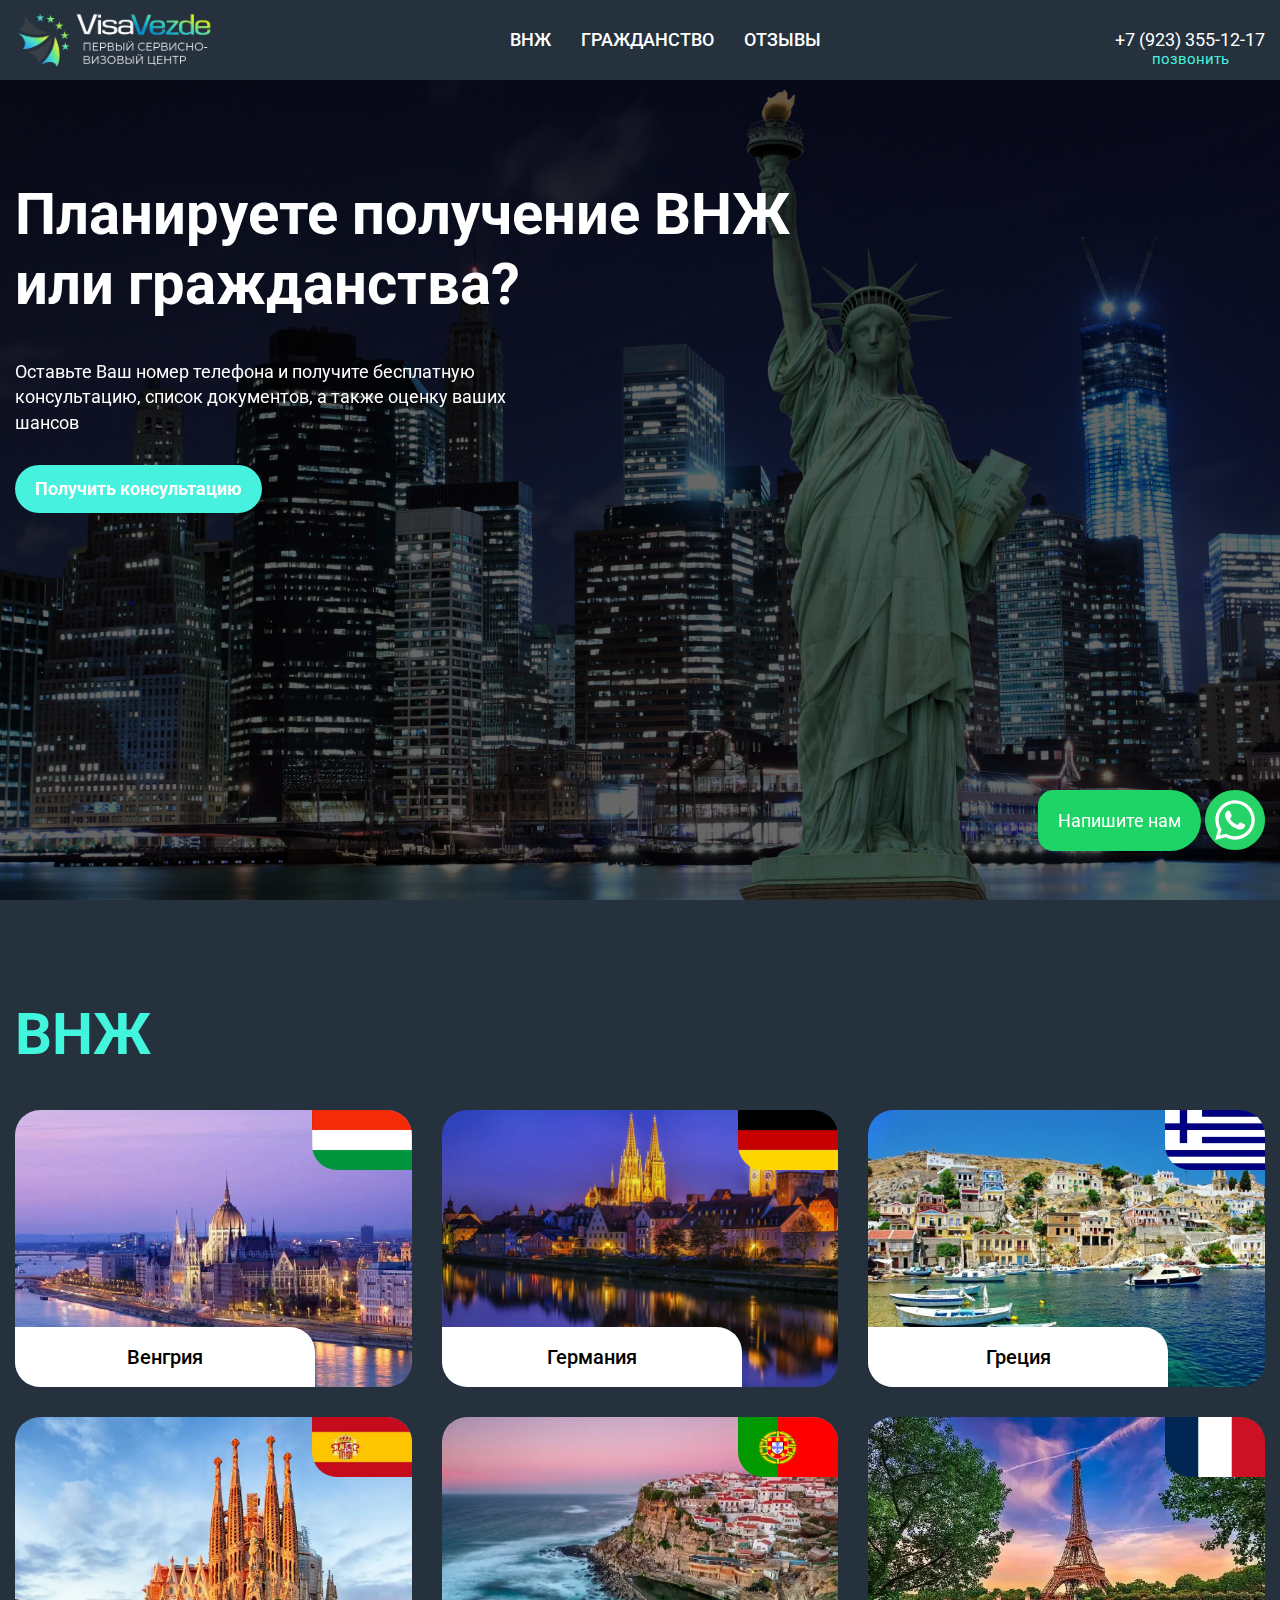
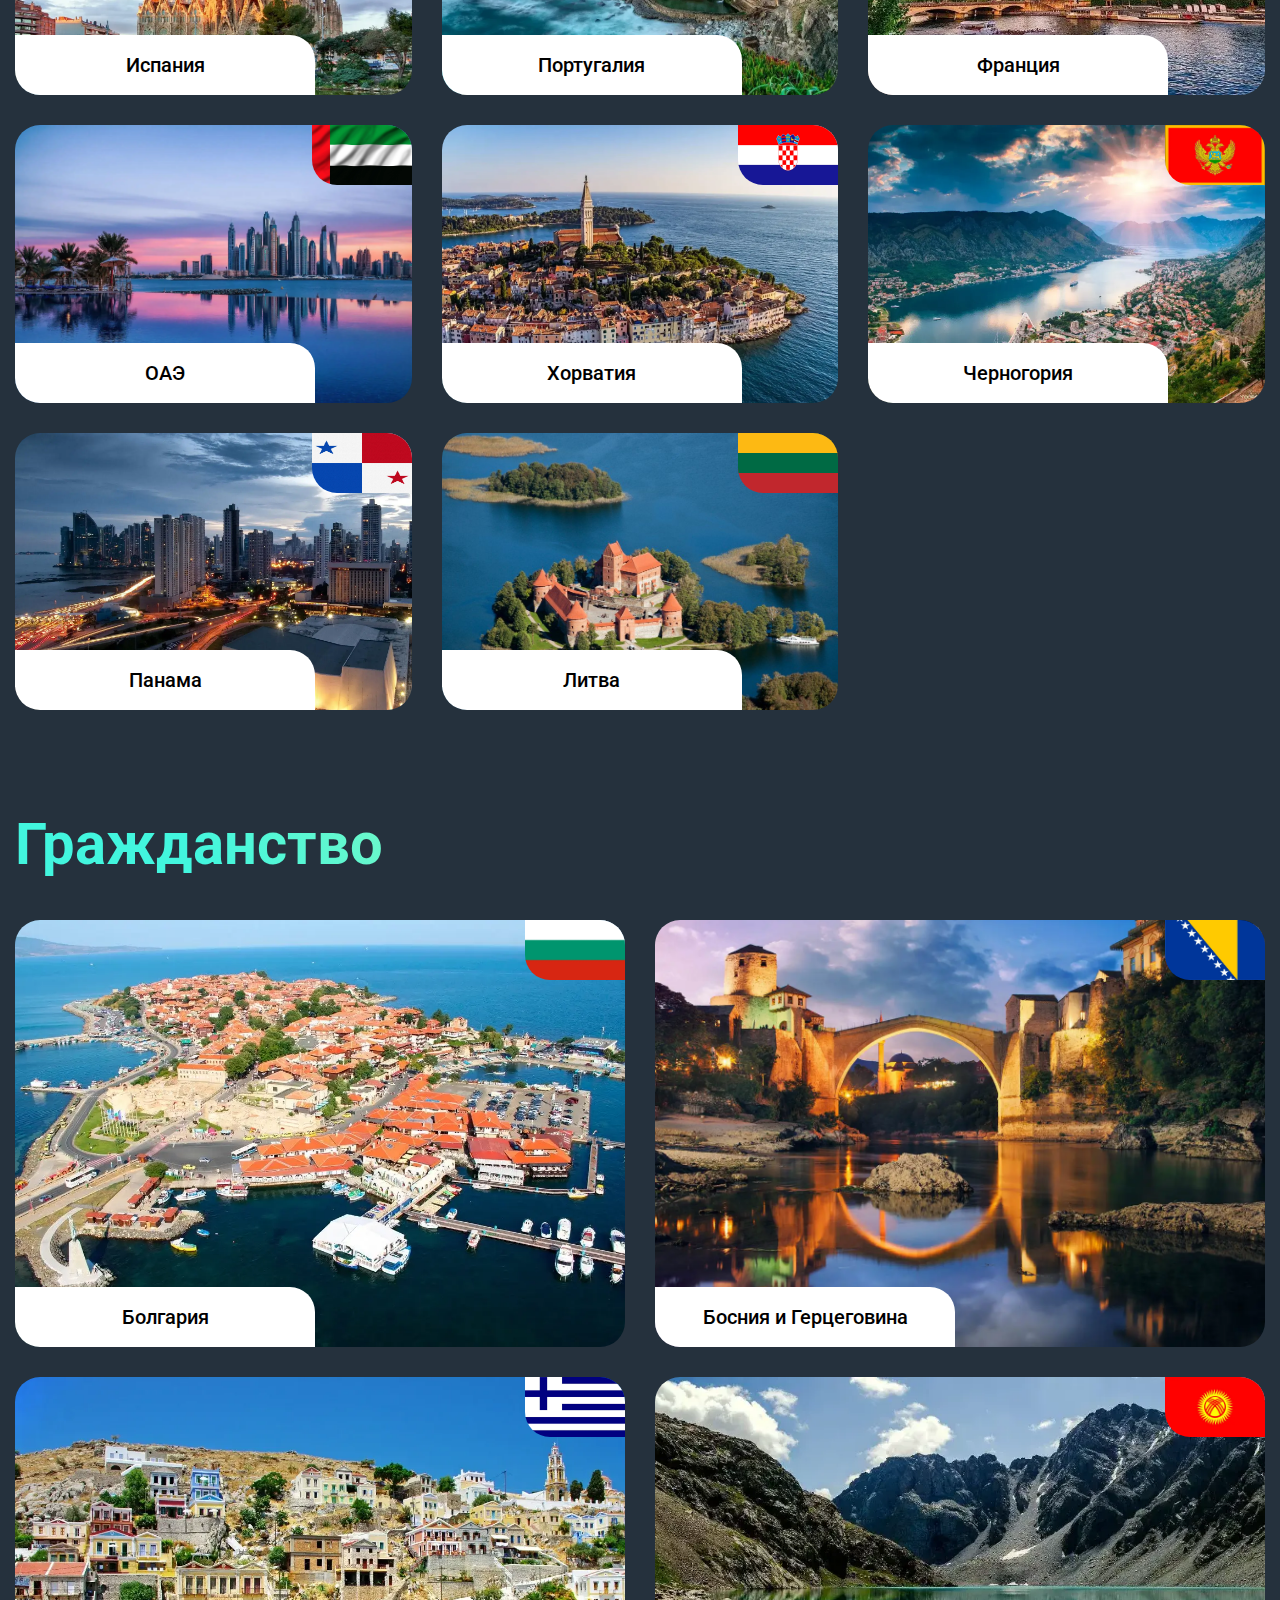
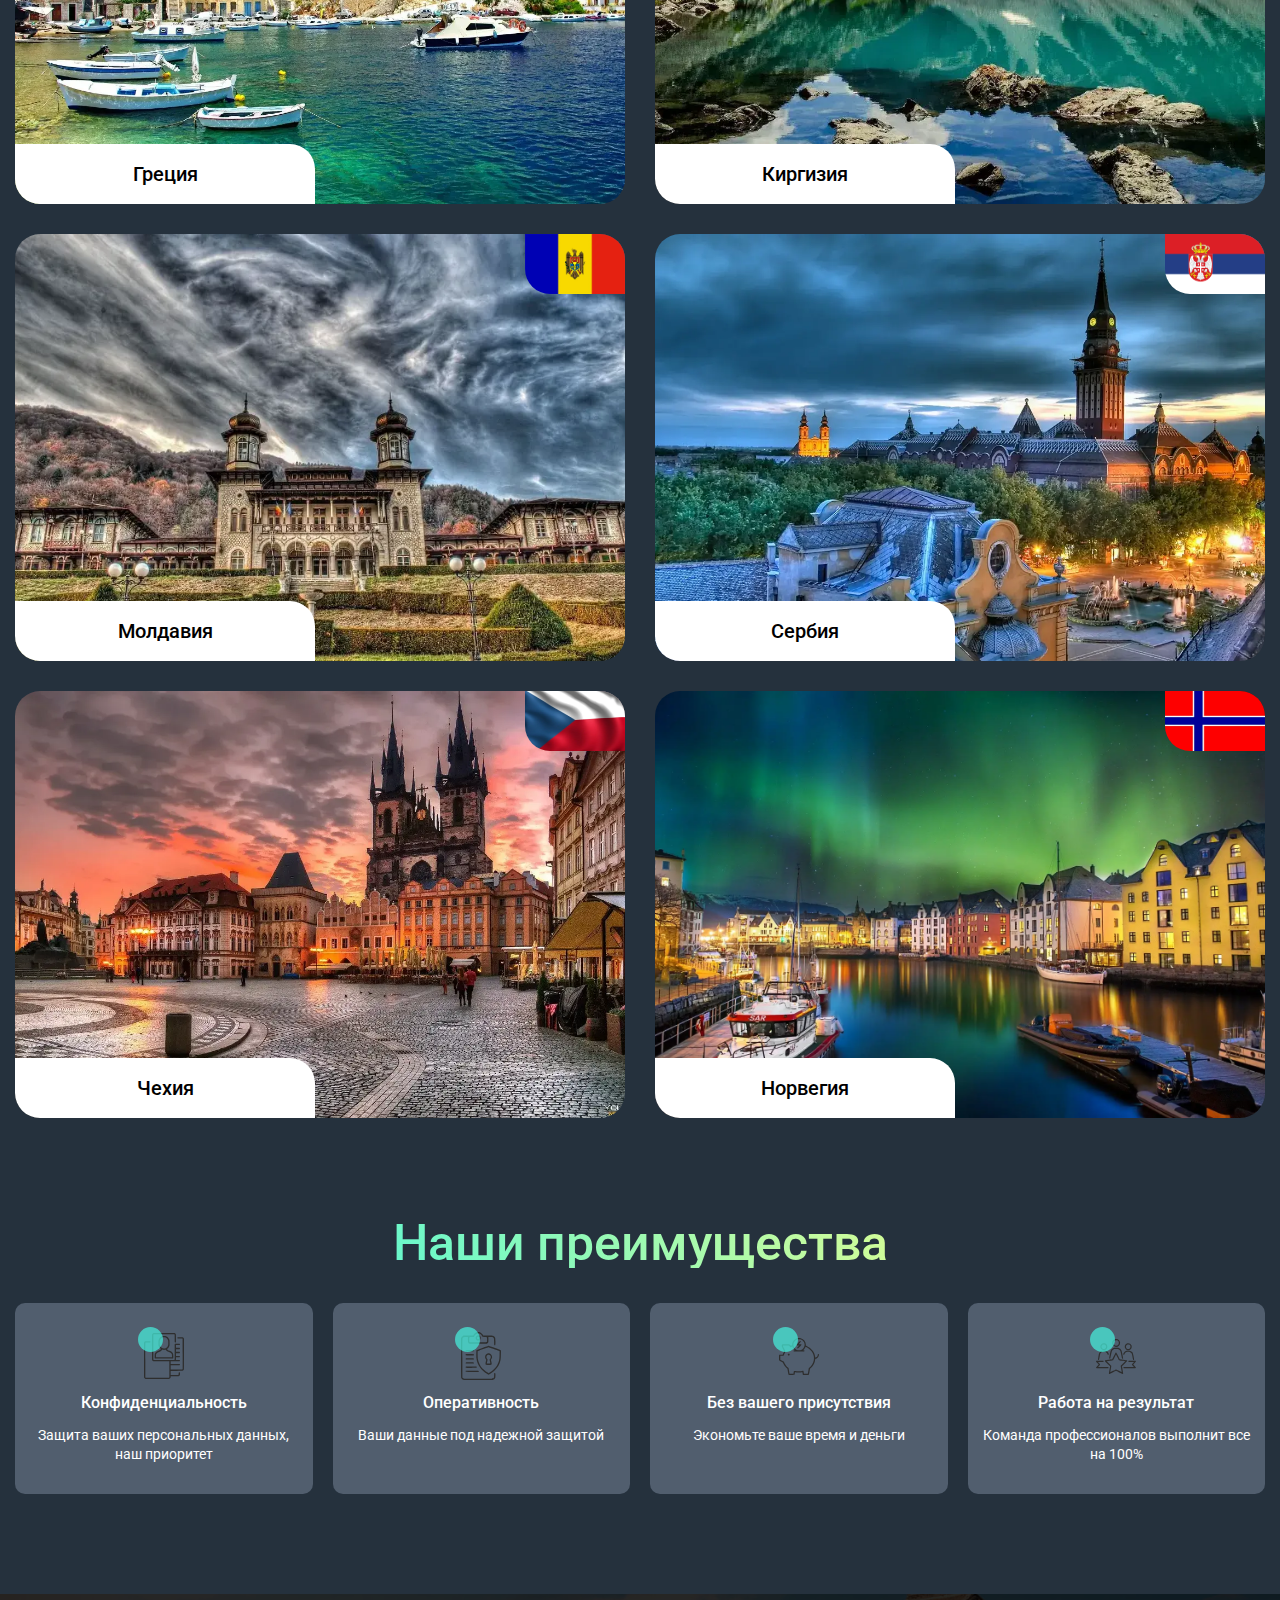
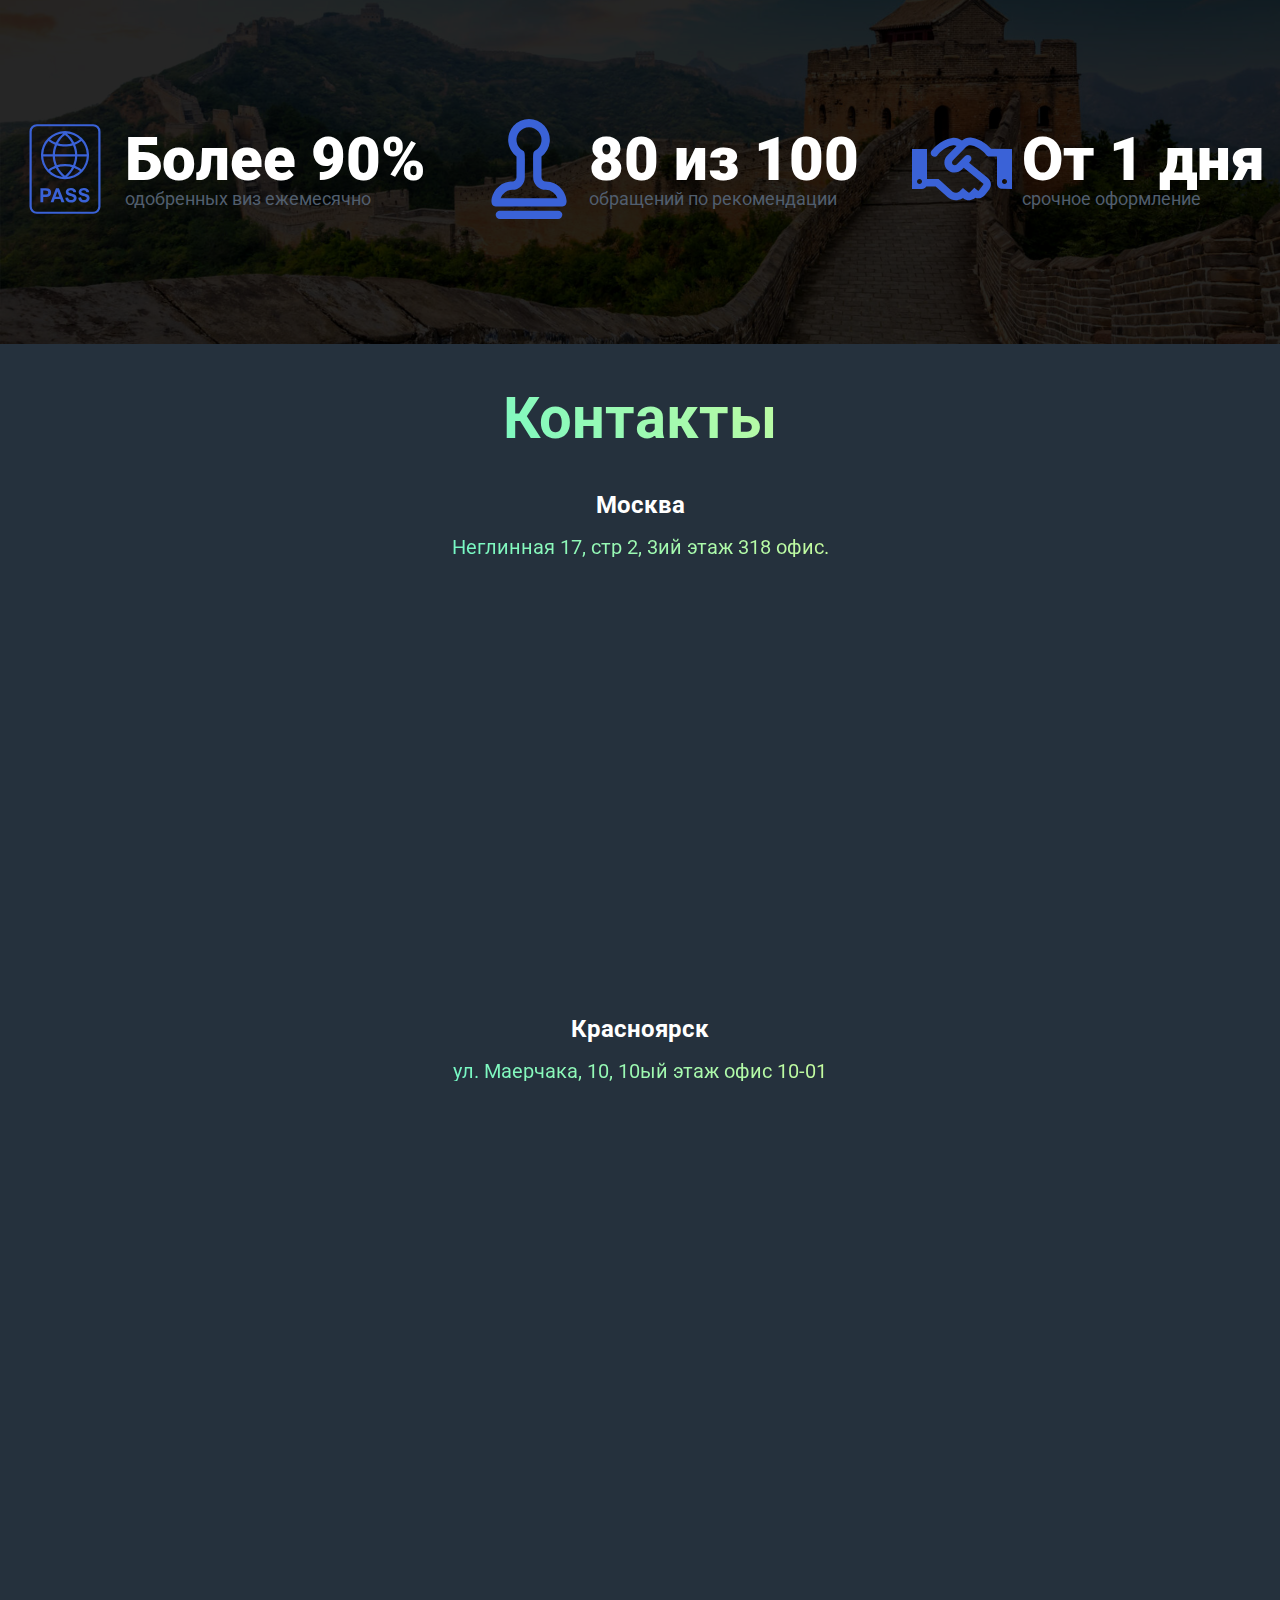
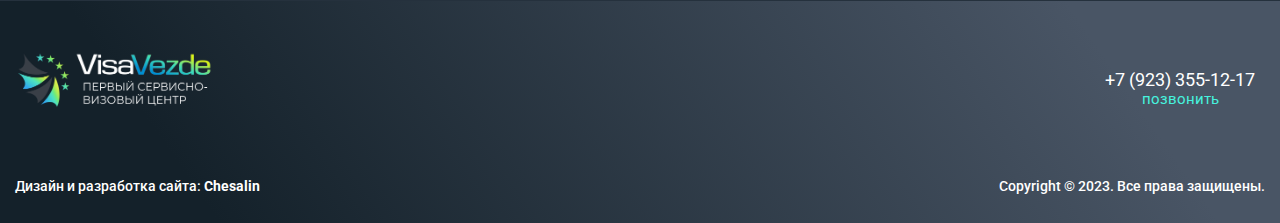
==== commit 4821d7b4: "new css & remove comment" ====
--- a/index.html
+++ b/index.html
@@ -9,7 +9,7 @@
     <link rel="icon" type="image/png" sizes="32x32" href="img/favicon/favicon-32x32.png" />
     <link rel="icon" type="image/png" sizes="16x16" href="img/favicon/favicon-16x16.png" />
     <link rel="manifest" href="img/favicon/site.webmanifest" />
-    <link rel="stylesheet" href="css/style16.css" />
+    <link rel="stylesheet" href="css/style.css" />
     <!-- <link rel="stylesheet" href="css/style22.css" /> -->
     <script defer src="https://unpkg.com/swiper@8/swiper-bundle.min.js"></script>
     <script defer src="js/slider.js"></script>
@@ -258,7 +258,7 @@
           </div>
         </section>
 
-        <section id="comment" class="comment">
+        <!-- <section id="comment" class="comment">
           <div class="comment__container">
             <h2 class="comment__title">Отзывы наших клиентов</h2>
             <div class="comment__body">
@@ -352,7 +352,7 @@
               </div>
             </div>
           </div>
-        </section>
+        </section> -->
 
         <section id="arrange" class="arrange">
           <div class="arrange__container">
@@ -386,7 +386,7 @@
                 <h4 class="arrange__name">Работа на результат</h4>
                 <p class="arrange__text">Команда профессионалов выполнит все на 100%</p>
               </div>
-              <div class="arrange__item">
+              <!-- <div class="arrange__item">
                 <div class="arrange__icon">
                   <img src="img/arrange/5.svg" alt="icon" />
                 </div>
@@ -401,7 +401,7 @@
                 <p class="arrange__text">
                   Нам не нужны оплаченные брони, вы не рискуете своими деньгами
                 </p>
-              </div>
+              </div> -->
             </div>
           </div>
         </section>
--- a/css/style.css
+++ b/css/style.css
@@ -0,0 +1,2226 @@
+@charset "UTF-8";
+@import url("https://fonts.googleapis.com/css2?family=Roboto:wght@400;500;700&display=swap");
+* {
+  padding: 0px;
+  margin: 0px;
+  border: 0px;
+}
+
+*,
+*:before,
+*:after {
+  -webkit-box-sizing: border-box;
+  box-sizing: border-box;
+}
+
+:focus,
+:active {
+  outline: none;
+}
+
+a:focus,
+a:active {
+  outline: none;
+}
+
+aside,
+nav,
+footer,
+header,
+section {
+  display: block;
+}
+
+html,
+body {
+  height: 100%;
+}
+
+body {
+  line-height: 1;
+  font-size: 16px;
+  -ms-text-size-adjust: 100%;
+  -moz-text-size-adjust: 100%;
+  -webkit-text-size-adjust: 100%;
+}
+
+input::-ms-clear {
+  display: none;
+}
+
+button {
+  cursor: pointer;
+}
+
+button::-moz-focus-inner {
+  padding: 0;
+  border: 0;
+}
+
+a,
+a:visited {
+  text-decoration: none;
+}
+
+ul li {
+  list-style: none;
+}
+
+img {
+  vertical-align: top;
+}
+
+h1,
+h2,
+h3,
+h4,
+h5,
+h6 {
+  font-weight: inherit;
+  font-size: inherit;
+}
+
+input::-webkit-outer-spin-button,
+input::-webkit-inner-spin-button {
+  /* display: none; <- Crashes Chrome on hover */
+  -webkit-appearance: none;
+  margin: 0;
+  /* <-- Apparently some margin are still there even though it's hidden */
+}
+
+html {
+  scroll-behavior: smooth;
+}
+
+.ibg {
+  background-position: center;
+  background-size: cover;
+  background-repeat: no-repeat;
+  position: relative;
+}
+
+.ibg img {
+  display: none;
+}
+
+._input {
+  height: 50px;
+  font-size: 20px;
+  padding: 0px 15px;
+  border-radius: 6px;
+}
+
+._input:focus {
+  border: 1px solid #46f2de;
+}
+
+._btn {
+  height: 50px;
+  font-size: 20px;
+  padding: 0 15px;
+  display: -webkit-box;
+  display: -ms-flexbox;
+  display: flex;
+  -webkit-box-align: center;
+      -ms-flex-align: center;
+          align-items: center;
+  -webkit-box-pack: center;
+      -ms-flex-pack: center;
+          justify-content: center;
+  background-color: #46f2de;
+  border-radius: 6px;
+  color: #ffffff;
+  -webkit-transition: opacity 0.3s;
+  transition: opacity 0.3s;
+  cursor: pointer;
+}
+
+._btn:hover {
+  opacity: 0.8;
+}
+
+._title {
+  font-size: 50px;
+  font-weight: 500;
+  text-align: center;
+  margin-bottom: 40px;
+  background: linear-gradient(55.17deg, #42f6de 15.27%, #fafe85 85.1%);
+  -webkit-background-clip: text;
+  -webkit-text-fill-color: transparent;
+  background-clip: text;
+  text-fill-color: transparent;
+}
+
+@media (max-width: 767.98px) {
+  ._title {
+    font-size: 26px;
+    margin-bottom: 30px;
+  }
+}
+
+._subtitle {
+  font-size: 18px;
+  text-align: center;
+  max-width: 800px;
+  margin: 0 auto;
+  margin-bottom: 60px;
+  line-height: 120%;
+}
+
+@media (max-width: 767.98px) {
+  ._subtitle {
+    font-size: 14px;
+    margin-bottom: 30px;
+    max-width: 100%;
+  }
+}
+
+section {
+  margin-bottom: 100px;
+}
+
+@media (max-width: 767.98px) {
+  section {
+    margin-bottom: 70px;
+  }
+}
+
+.thanks {
+  width: 380px;
+  position: fixed;
+  top: 20px;
+  left: 50%;
+  -webkit-transform: translate(-50%, 0);
+          transform: translate(-50%, 0);
+  background-color: #64fdc3;
+  padding: 20px;
+  font-size: 18px;
+  line-height: 140%;
+  border-radius: 10px;
+  z-index: 9999;
+  display: none;
+}
+
+@media (max-width: 767.98px) {
+  .thanks {
+    width: 300px;
+    font-size: 14px;
+  }
+}
+
+input[type='date'] {
+  background-color: #46f2de;
+  color: #ffffff;
+  padding: 15px;
+  border-radius: 5px;
+  font-size: 16px;
+  width: 160px;
+}
+
+input[type='date']::webkit-calendar-picker-indicator {
+  background-color: #ffffff;
+  padding: 5px;
+  cursor: pointer;
+  border-radius: 3px;
+}
+
+.whatsapp {
+  position: fixed;
+  right: 50px;
+  bottom: 50px;
+  height: 60px;
+  z-index: 10;
+}
+
+.whatsapp img {
+  width: 60px;
+  height: 60px;
+}
+
+@media (max-width: 1410px) {
+  .whatsapp {
+    right: 15px;
+    bottom: 50px;
+  }
+}
+
+@media (max-width: 991.98px) {
+  .whatsapp {
+    right: 15px;
+    bottom: 50px;
+  }
+}
+
+@media (max-width: 767.98px) {
+  .whatsapp {
+    right: 15px;
+    bottom: 15px;
+  }
+}
+
+.whatsapp::before {
+  content: 'Напишите нам';
+  position: relative;
+  top: 36%;
+  left: 0;
+  width: 150px;
+  height: 60px;
+  padding: 20px;
+  background-color: #1fd466;
+  color: #ffffff;
+  border-radius: 20px 40px 40px 20px;
+}
+
+.input {
+  height: 51px;
+  border-radius: 15px;
+  padding: 0px 10px;
+  font-size: 18px;
+}
+
+option {
+  padding: 5px 0px;
+}
+
+select {
+  cursor: pointer;
+  -moz-appearance: none;
+  -webkit-appearance: none;
+  appearance: none;
+}
+
+.thanks {
+  width: 400px;
+  position: fixed;
+  top: 20px;
+  left: 50%;
+  -webkit-transform: translate(-50%, 0);
+          transform: translate(-50%, 0);
+  background-color: #64fdc3;
+  padding: 20px;
+  font-size: 18px;
+  line-height: 140%;
+  border-radius: 10px;
+  z-index: 9999;
+  display: none;
+}
+
+@media (max-width: 767.98px) {
+  .thanks {
+    width: 320px;
+    font-size: 14px;
+  }
+}
+
+body::after {
+  content: '';
+  background-color: rgba(0, 0, 0, 0.5);
+  position: fixed;
+  width: 100%;
+  height: 100%;
+  top: 0;
+  left: 0;
+  opacity: 0;
+  -webkit-transition: opacity 0.8s ease 0s;
+  transition: opacity 0.8s ease 0s;
+  pointer-events: none;
+  z-index: 149;
+}
+
+.popup-show body::after {
+  opacity: 1;
+}
+
+.popup {
+  position: fixed;
+  top: 0;
+  left: 0;
+  bottom: 0;
+  right: 0;
+  padding: 30px 10px;
+  -webkit-transition: visibility 0.8s ease 0s;
+  transition: visibility 0.8s ease 0s;
+  visibility: hidden;
+  pointer-events: none;
+}
+
+.popup_show {
+  z-index: 150;
+  visibility: visible;
+  overflow: auto;
+  pointer-events: auto;
+}
+
+.popup_show .popup__content {
+  visibility: visible;
+  -webkit-transform: scale(1);
+          transform: scale(1);
+}
+
+.popup__wrapper {
+  display: -webkit-box;
+  display: -ms-flexbox;
+  display: flex;
+  -webkit-box-orient: vertical;
+  -webkit-box-direction: normal;
+      -ms-flex-direction: column;
+          flex-direction: column;
+  -webkit-box-align: center;
+      -ms-flex-align: center;
+          align-items: center;
+  min-height: 100%;
+  -webkit-box-flex: 1;
+      -ms-flex: 1 1 auto;
+          flex: 1 1 auto;
+  width: 100%;
+  display: flex;
+  -webkit-box-pack: center;
+      -ms-flex-pack: center;
+          justify-content: center;
+  align-items: center;
+}
+
+.popup__content {
+  visibility: hidden;
+  -webkit-transform: scale(0);
+          transform: scale(0);
+  -webkit-transition: -webkit-transform 0.3s ease 0s;
+  transition: -webkit-transform 0.3s ease 0s;
+  transition: transform 0.3s ease 0s;
+  transition: transform 0.3s ease 0s, -webkit-transform 0.3s ease 0s;
+}
+
+.lock .popup__content {
+  visibility: visible;
+}
+
+.popup-form__body {
+  padding: 40px 30px 30px 30px;
+  background-color: #25313d;
+  color: #ffffff;
+  border-radius: 15px;
+  max-width: 700px;
+  width: 100%;
+  position: relative;
+}
+
+@media (max-width: 767.98px) {
+  .popup-form__body {
+    padding: 50px 15px 30px 15px;
+  }
+}
+
+.popup-form__close {
+  position: absolute;
+  cursor: pointer;
+  right: 15px;
+  top: 15px;
+}
+
+.popup-form__close img {
+  width: 35px;
+}
+
+.popup-form__title {
+  font-size: 24px;
+  margin-bottom: 20px;
+  text-align: center;
+  font-weight: 500;
+}
+
+.popup-form__subtitle {
+  text-align: center;
+  font-size: 16px;
+  margin-bottom: 30px;
+}
+
+.popup-form__form {
+  display: -webkit-box;
+  display: -ms-flexbox;
+  display: flex;
+  -webkit-box-orient: vertical;
+  -webkit-box-direction: normal;
+      -ms-flex-direction: column;
+          flex-direction: column;
+  gap: 15px;
+}
+
+.popup-form__input {
+  height: 50px;
+  width: 100%;
+  padding-left: 15px;
+  border-radius: 15px;
+  background-color: #515e6e;
+  color: #ffffff;
+  font-weight: 500;
+}
+
+.popup-form__input::-webkit-input-placeholder {
+  color: #ffffff;
+}
+
+.popup-form__input:-ms-input-placeholder {
+  color: #ffffff;
+}
+
+.popup-form__input::-ms-input-placeholder {
+  color: #ffffff;
+}
+
+.popup-form__input::placeholder {
+  color: #ffffff;
+}
+
+.popup-form__line {
+  width: 100%;
+  height: 1px;
+  background-color: #515e6e;
+}
+
+.popup-form__select {
+  height: 50px;
+  width: 100%;
+  padding-left: 15px;
+  border-radius: 15px;
+  background-color: #515e6e;
+  color: #ffffff;
+  font-weight: 500;
+}
+
+.popup-form__button {
+  height: 50px;
+  width: 100%;
+  padding-left: 15px;
+  border-radius: 15px;
+  background: #46f2de;
+  color: #ffffff;
+  font-weight: 700;
+  font-size: 26px;
+  -webkit-transition: background 0.3s;
+  transition: background 0.3s;
+}
+
+.popup-form__button:hover {
+  background: #64fdc3;
+}
+
+@media (max-width: 767.98px) {
+  .popup-form__button {
+    font-size: 22px;
+  }
+}
+
+.popup-choice__body {
+  padding: 50px 40px;
+  background-color: #25313d;
+  color: #ffffff;
+  border-radius: 15px;
+  width: 700px;
+  position: relative;
+  display: -webkit-box;
+  display: -ms-flexbox;
+  display: flex;
+  gap: 25px;
+}
+
+@media (max-width: 767.98px) {
+  .popup-choice__body {
+    padding: 50px 15px 30px 15px;
+    -webkit-box-orient: vertical;
+    -webkit-box-direction: normal;
+        -ms-flex-direction: column;
+            flex-direction: column;
+    width: 370px;
+    max-width: 700px;
+  }
+}
+
+@media (max-width: 395px) {
+  .popup-choice__body {
+    width: 100%;
+  }
+}
+
+.popup-choice__close {
+  position: absolute;
+  cursor: pointer;
+  right: 15px;
+  top: 15px;
+}
+
+.popup-choice__close img {
+  width: 35px;
+}
+
+.popup-choice__left {
+  -webkit-box-flex: 0;
+      -ms-flex: 0 1 50%;
+          flex: 0 1 50%;
+}
+
+.popup-choice__right {
+  -webkit-box-flex: 0;
+      -ms-flex: 0 1 50%;
+          flex: 0 1 50%;
+  min-height: 100%;
+}
+
+.popup-choice__img {
+  height: 100%;
+  width: 100%;
+  border-radius: 25px;
+}
+
+@media (max-width: 767.98px) {
+  .popup-choice__img {
+    padding-bottom: 60%;
+  }
+}
+
+.popup-choice__title {
+  font-size: 25px;
+  font-weight: 700;
+  margin-bottom: 20px;
+  background: linear-gradient(55.17deg, #42f6de 15.27%, #fafe85 85.1%);
+  -webkit-background-clip: text;
+  -webkit-text-fill-color: transparent;
+  background-clip: text;
+  text-fill-color: transparent;
+}
+
+.popup-choice .popup-form__line {
+  margin: 30px 0px;
+}
+
+.popup-choice__name {
+  font-weight: 500;
+  font-size: 20px;
+  margin-bottom: 15px;
+}
+
+.popup-choice__price {
+  font-weight: 500;
+  font-size: 20px;
+  margin-bottom: 15px;
+}
+
+.popup-choice__btn {
+  padding: 10px 15px;
+  border-radius: 100px;
+  background: #46f2de;
+  display: inline-block;
+  color: #ffffff;
+  font-weight: 500;
+  -webkit-transition: background 0.3s;
+  transition: background 0.3s;
+}
+
+.popup-choice__btn:hover {
+  background: #64fdc3;
+}
+
+.popup-choice .intro__button {
+  margin: 0 auto;
+}
+
+.wrapper {
+  overflow: hidden;
+  display: -webkit-box;
+  display: -ms-flexbox;
+  display: flex;
+  -webkit-box-orient: vertical;
+  -webkit-box-direction: normal;
+      -ms-flex-direction: column;
+          flex-direction: column;
+  min-height: 100%;
+}
+
+html.lock {
+  overflow: hidden;
+}
+
+body {
+  background-color: #25313d;
+  color: #ffffff;
+  font-size: 18px;
+  font-family: 'Roboto', sans-serif;
+}
+
+body._lock {
+  overflow: hidden;
+}
+
+body.lock {
+  overflow: hidden;
+}
+
+body::-webkit-scrollbar {
+  width: 8px;
+}
+
+body::-webkit-scrollbar-thumb {
+  background-color: #8e8e8e;
+  border-radius: 20px;
+}
+
+body ::-webkit-scrollbar-track {
+  background-color: #fff;
+  border-radius: 20px;
+}
+
+main {
+  -webkit-box-flex: 100%;
+      -ms-flex: 100%;
+          flex: 100%;
+}
+
+[class*='__container'] {
+  max-width: 1410px;
+  margin: 0 auto;
+  padding: 0px 15px;
+}
+
+.header {
+  position: relative;
+}
+
+.header__container {
+  height: 80px;
+  display: -webkit-box;
+  display: -ms-flexbox;
+  display: flex;
+  -webkit-box-align: center;
+      -ms-flex-align: center;
+          align-items: center;
+  -webkit-box-pack: justify;
+      -ms-flex-pack: justify;
+          justify-content: space-between;
+}
+
+.header__logo {
+  position: relative;
+  z-index: 11;
+}
+
+.header__logo img {
+  width: 200px;
+}
+
+@media (max-width: 767.98px) {
+  .header__logo img {
+    width: 175px;
+  }
+}
+
+@media (max-width: 370px) {
+  .header__logo img {
+    width: 150px;
+  }
+}
+
+.header__phones {
+  display: -webkit-box;
+  display: -ms-flexbox;
+  display: flex;
+  gap: 20px;
+}
+
+@media (max-width: 991.98px) {
+  .header__phones {
+    gap: 55px;
+    margin-right: 50px;
+  }
+}
+
+@media (max-width: 405px) {
+  .header__phones {
+    gap: 35px;
+  }
+}
+
+.header__phone {
+  color: #ffffff;
+  -webkit-transition: all 0.3s;
+  transition: all 0.3s;
+  position: relative;
+  z-index: 6;
+}
+
+.header__phone:hover {
+  color: #64fdc3;
+}
+
+@media (max-width: 767.98px) {
+  .header__phone p {
+    display: none;
+  }
+}
+
+.header__phone img {
+  display: none;
+}
+
+@media (max-width: 767.98px) {
+  .header__phone img {
+    display: block;
+    width: 30px;
+    height: 30px;
+  }
+}
+
+.header__phone::before {
+  position: absolute;
+  content: 'позвонить';
+  bottom: -18px;
+  left: 50%;
+  -webkit-transform: translate(-50%, 0);
+          transform: translate(-50%, 0);
+  font-size: 15px;
+  color: #46f2de;
+}
+
+@media (max-width: 405px) {
+  .header__phone::before {
+    font-size: 12px;
+  }
+}
+
+.header__phone:nth-child(2)::after {
+  content: 'Красноярск';
+}
+
+@media (max-width: 767.98px) {
+  .menu__body {
+    -webkit-transform: translate(100%, 0%);
+            transform: translate(100%, 0%);
+    -webkit-transition: -webkit-transform 0.8s;
+    transition: -webkit-transform 0.8s;
+    transition: transform 0.8s;
+    transition: transform 0.8s, -webkit-transform 0.8s;
+    position: fixed;
+    width: 100%;
+    height: 100%;
+    top: 0;
+    left: 0;
+    overflow: auto;
+    padding: 80px 10px 30px 10px;
+    background-color: #515e6e;
+    z-index: 5;
+  }
+  .menu__body._active {
+    -webkit-transform: translate(0px, 0%);
+            transform: translate(0px, 0%);
+  }
+}
+
+.menu__list {
+  display: -webkit-box;
+  display: -ms-flexbox;
+  display: flex;
+  -webkit-box-align: center;
+      -ms-flex-align: center;
+          align-items: center;
+}
+
+@media (max-width: 767.98px) {
+  .menu__list {
+    padding-top: 30px;
+    display: block;
+    text-align: center;
+  }
+}
+
+.menu__item:first-child {
+  padding-right: 30px;
+}
+
+.menu__item:last-child {
+  padding-left: 30px;
+}
+
+@media (max-width: 767.98px) {
+  .menu__item {
+    margin-bottom: 20px;
+  }
+  .menu__item:first-child {
+    padding: 0;
+    padding-bottom: 30px;
+  }
+  .menu__item:last-child {
+    padding: 0;
+    padding-top: 30px;
+  }
+}
+
+.menu__link {
+  text-transform: uppercase;
+  color: #ffffff;
+  font-weight: 500;
+  -webkit-transition: all 0.3s;
+  transition: all 0.3s;
+}
+
+.menu__link:hover {
+  color: #64fdc3;
+}
+
+@media (max-width: 767.98px) {
+  .menu__link {
+    font-size: 24px;
+  }
+}
+
+@media (max-width: 767.98px) {
+  .header__burger {
+    display: block;
+    position: absolute;
+    width: 30px;
+    height: 18px;
+    cursor: pointer;
+    z-index: 10;
+    right: 15px;
+    top: 45px;
+    -webkit-transform: translate(0, -50%);
+            transform: translate(0, -50%);
+  }
+  .header__burger span {
+    -webkit-transition: 0.3s all;
+    transition: 0.3s all;
+    top: calc(50% - 1px);
+    left: 0px;
+    position: absolute;
+    width: 100%;
+    height: 2px;
+    background-color: #ffffff;
+  }
+  .header__burger span:first-child {
+    top: 0px;
+  }
+  .header__burger span:last-child {
+    top: auto;
+    bottom: 0px;
+  }
+  .header__burger._active span {
+    -webkit-transform: scale(0);
+            transform: scale(0);
+    background-color: #ffffff;
+  }
+  .header__burger._active span:first-child {
+    -webkit-transform: rotate(-45deg);
+            transform: rotate(-45deg);
+    top: 8px;
+  }
+  .header__burger._active span:last-child {
+    -webkit-transform: rotate(45deg);
+            transform: rotate(45deg);
+    bottom: 8px;
+  }
+}
+
+.intro {
+  width: 100vw;
+  height: calc(100vh - 80px);
+  position: relative;
+}
+
+.intro__slider {
+  position: absolute;
+  top: 0;
+  left: 0;
+  width: 100vw;
+  height: 100%;
+}
+
+.intro__block {
+  height: 100%;
+}
+
+.intro__wrapper {
+  display: -webkit-box;
+  display: -ms-flexbox;
+  display: flex;
+  height: 100%;
+}
+
+.intro__slide {
+  -webkit-box-flex: 0;
+      -ms-flex: 0 0 100%;
+          flex: 0 0 100%;
+  height: 100%;
+  position: relative;
+}
+
+.intro__slide::before {
+  position: absolute;
+  content: '';
+  top: 0;
+  left: 0;
+  width: 100%;
+  height: 100%;
+  background-color: #000000;
+  opacity: 0.6;
+}
+
+.intro__container {
+  position: relative;
+  z-index: 2;
+}
+
+.intro__title {
+  padding-top: 100px;
+  font-size: 58px;
+  line-height: 120%;
+  font-weight: 700;
+  margin-bottom: 40px;
+}
+
+@media (max-width: 767.98px) {
+  .intro__title {
+    padding-top: 30px;
+    font-size: 36px;
+  }
+}
+
+.intro__subtitle {
+  font-size: 18px;
+  line-height: 140%;
+  max-width: 500px;
+  margin-bottom: 30px;
+}
+
+.intro__button {
+  padding: 15px 20px;
+  border-radius: 100px;
+  background: #46f2de;
+  display: inline-block;
+  color: #ffffff;
+  font-weight: 700;
+  -webkit-transition: background 0.3s;
+  transition: background 0.3s;
+}
+
+.intro__button:hover {
+  background: #64fdc3;
+}
+
+.work__title {
+  font-size: 58px;
+  line-height: 120%;
+  font-weight: 700;
+  margin-bottom: 40px;
+  background: linear-gradient(55.17deg, #42f6de 15.27%, #fafe85 85.1%);
+  -webkit-background-clip: text;
+  -webkit-text-fill-color: transparent;
+  background-clip: text;
+  text-fill-color: transparent;
+}
+
+@media (max-width: 767.98px) {
+  .work__title {
+    padding-top: 30px;
+    font-size: 36px;
+  }
+}
+
+.work__items {
+  -webkit-box-flex: 0;
+      -ms-flex: 0 1 80%;
+          flex: 0 1 80%;
+}
+
+.work__item:not(:last-child) {
+  margin-bottom: 40px;
+}
+
+.work__label {
+  font-size: 22px;
+  font-weight: 600;
+  position: relative;
+  cursor: pointer;
+}
+
+.work__label.active .work__image {
+  border-radius: 15px 15px 0px 0px;
+}
+
+.work__name {
+  position: absolute;
+  bottom: 30px;
+  left: 15px;
+  display: -webkit-box;
+  display: -ms-flexbox;
+  display: flex;
+  -webkit-box-align: center;
+      -ms-flex-align: center;
+          align-items: center;
+  gap: 10px;
+  font-size: 30px;
+  font-weight: 700;
+  color: #ffffff;
+  width: 100%;
+}
+
+@media (max-width: 767.98px) {
+  .work__name {
+    font-size: 20px;
+  }
+}
+
+.work__content {
+  padding-left: 20px;
+  max-height: 0px;
+  overflow: hidden;
+  -webkit-transition: all 0.5s;
+  transition: all 0.5s;
+  line-height: 150%;
+  background-color: #515e6e;
+  border-radius: 0px 0px 15px 15px;
+}
+
+.work__content p:not(:last-child) {
+  margin-bottom: 7.5px;
+}
+
+.work__content h4 {
+  margin-top: 20px;
+  font-size: 24px;
+  font-weight: 700;
+}
+
+.work__icons img {
+  width: 42px;
+  height: 42px;
+  border-radius: 50%;
+}
+
+.work__counres {
+  display: -webkit-box;
+  display: -ms-flexbox;
+  display: flex;
+  -ms-flex-wrap: wrap;
+      flex-wrap: wrap;
+}
+
+.work__counres .work__icons img {
+  border-radius: 50%;
+}
+
+.work__counry {
+  -webkit-box-flex: 0;
+      -ms-flex: 0 1 25%;
+          flex: 0 1 25%;
+  display: -webkit-box;
+  display: -ms-flexbox;
+  display: flex;
+  -webkit-box-align: center;
+      -ms-flex-align: center;
+          align-items: center;
+  gap: 10px;
+  padding: 15px 0px;
+  cursor: pointer;
+}
+
+.work__counry img {
+  width: 30px;
+  height: 30px;
+}
+
+@media (max-width: 767.98px) {
+  .work__counry {
+    -webkit-box-flex: 0;
+        -ms-flex: 0 1 50%;
+            flex: 0 1 50%;
+  }
+}
+
+.work__image {
+  padding-bottom: 30%;
+  border-radius: 15px;
+}
+
+@media (max-width: 767.98px) {
+  .work__image {
+    padding-bottom: 60%;
+  }
+}
+
+.vn__title {
+  font-size: 58px;
+  line-height: 120%;
+  font-weight: 700;
+  margin-bottom: 40px;
+  background: linear-gradient(55.17deg, #42f6de 15.27%, #fafe85 85.1%);
+  -webkit-background-clip: text;
+  -webkit-text-fill-color: transparent;
+  background-clip: text;
+  text-fill-color: transparent;
+}
+
+@media (max-width: 767.98px) {
+  .vn__title {
+    padding-top: 30px;
+    font-size: 36px;
+  }
+}
+
+.vn__body {
+  display: -webkit-box;
+  display: -ms-flexbox;
+  display: flex;
+  gap: 30px;
+  -ms-flex-wrap: wrap;
+      flex-wrap: wrap;
+}
+
+@media (max-width: 767.98px) {
+  .vn__body {
+    gap: 20px;
+  }
+}
+
+.vn__item {
+  -webkit-box-flex: 0;
+      -ms-flex: 0 1 calc(33.333% - 20px);
+          flex: 0 1 calc(33.333% - 20px);
+  position: relative;
+  cursor: pointer;
+  -webkit-transition: all 0.3s;
+  transition: all 0.3s;
+}
+
+.vn__item:hover {
+  opacity: 0.8;
+}
+
+@media (max-width: 1050px) {
+  .vn__item {
+    -webkit-box-flex: 0;
+        -ms-flex: 0 1 calc(50% - 15px);
+            flex: 0 1 calc(50% - 15px);
+  }
+}
+
+@media (max-width: 767.98px) {
+  .vn__item {
+    -webkit-box-flex: 0;
+        -ms-flex: 0 1 calc(50% - 10px);
+            flex: 0 1 calc(50% - 10px);
+  }
+}
+
+.vn__flag {
+  position: absolute;
+  top: 0;
+  right: 0;
+  z-index: 2;
+  border-radius: 25px 0px 0px 0px;
+}
+
+.vn__flag img {
+  width: 100px;
+  height: 60px;
+  border-radius: 0px 25px 0px 25px;
+}
+
+@media (max-width: 767.98px) {
+  .vn__flag img {
+    width: 85px;
+    height: 50px;
+  }
+}
+
+.vn__img {
+  padding-bottom: 70%;
+  border-radius: 25px 25px 25px 25px;
+}
+
+@media (max-width: 767.98px) {
+  .vn__img {
+    padding-bottom: 100%;
+  }
+}
+
+.vn__content {
+  position: absolute;
+  left: 0;
+  bottom: 0;
+  background-color: #ffffff;
+  width: 300px;
+  height: 60px;
+  border-radius: 0px 25px 0px 25px;
+  color: #000000;
+  display: -webkit-box;
+  display: -ms-flexbox;
+  display: flex;
+  -webkit-box-align: center;
+      -ms-flex-align: center;
+          align-items: center;
+  -webkit-box-pack: center;
+      -ms-flex-pack: center;
+          justify-content: center;
+  font-weight: 500;
+  font-size: 20px;
+}
+
+@media (max-width: 767.98px) {
+  .vn__content {
+    border-radius: 0px 0px 25px 25px;
+    width: 100%;
+    height: 40px;
+    font-size: 16px;
+  }
+}
+
+.advantages__title {
+  margin-bottom: 70px;
+}
+
+.advantages__body {
+  display: -webkit-box;
+  display: -ms-flexbox;
+  display: flex;
+  gap: 50px;
+}
+
+@media (max-width: 1200px) {
+  .advantages__body {
+    -ms-flex-wrap: wrap;
+        flex-wrap: wrap;
+  }
+}
+
+.advantages__item {
+  -webkit-box-flex: 0;
+      -ms-flex: 0 1 25%;
+          flex: 0 1 25%;
+  text-align: center;
+}
+
+@media (max-width: 1200px) {
+  .advantages__item {
+    -webkit-box-flex: 0;
+        -ms-flex: 0 1 calc(50% - 30px);
+            flex: 0 1 calc(50% - 30px);
+  }
+}
+
+@media (max-width: 767.98px) {
+  .advantages__item {
+    -webkit-box-flex: 0;
+        -ms-flex: 0 1 100%;
+            flex: 0 1 100%;
+  }
+}
+
+.advantages__icon img {
+  height: 170px;
+}
+
+.advantages__number {
+  font-size: 20px;
+  font-weight: 700;
+  width: 30px;
+  height: 30px;
+  background-color: #46f2de;
+  color: #ffffff;
+  display: -webkit-box;
+  display: -ms-flexbox;
+  display: flex;
+  -webkit-box-align: center;
+      -ms-flex-align: center;
+          align-items: center;
+  -webkit-box-pack: center;
+      -ms-flex-pack: center;
+          justify-content: center;
+  border-radius: 50%;
+}
+
+.advantages__name {
+  font-size: 24px;
+  font-weight: 500;
+  margin-bottom: 20px;
+}
+
+@media (max-width: 767.98px) {
+  .advantages__name {
+    font-size: 18px;
+  }
+}
+
+.advantages__text {
+  line-height: 130%;
+}
+
+.arrange__title {
+  margin-bottom: 35px;
+}
+
+.arrange__body {
+  display: -webkit-box;
+  display: -ms-flexbox;
+  display: flex;
+  gap: 20px;
+}
+
+@media (max-width: 1200px) {
+  .arrange__body {
+    -ms-flex-wrap: wrap;
+        flex-wrap: wrap;
+  }
+}
+
+.arrange__item {
+  -webkit-box-flex: 0;
+      -ms-flex: 0 1 25%;
+          flex: 0 1 25%;
+  text-align: center;
+  background-color: #515e6e;
+  padding: 30px 13px;
+  border-radius: 10px;
+  display: -webkit-box;
+  display: -ms-flexbox;
+  display: flex;
+  -webkit-box-orient: vertical;
+  -webkit-box-direction: normal;
+      -ms-flex-direction: column;
+          flex-direction: column;
+  -webkit-box-align: center;
+      -ms-flex-align: center;
+          align-items: center;
+}
+
+@media (max-width: 1200px) {
+  .arrange__item {
+    -webkit-box-flex: 0;
+        -ms-flex: 0 1 calc(33.333% - 14px);
+            flex: 0 1 calc(33.333% - 14px);
+  }
+}
+
+@media (max-width: 767.98px) {
+  .arrange__item {
+    -webkit-box-flex: 0;
+        -ms-flex: 0 1 calc(50% - 10px);
+            flex: 0 1 calc(50% - 10px);
+  }
+}
+
+@media (max-width: 479.98px) {
+  .arrange__item {
+    -webkit-box-flex: 0;
+        -ms-flex: 0 1 100%;
+            flex: 0 1 100%;
+  }
+}
+
+.arrange__icon {
+  margin-bottom: 15px;
+  position: relative;
+  height: 47px;
+  width: 40px;
+  display: -webkit-box;
+  display: -ms-flexbox;
+  display: flex;
+  -webkit-box-align: center;
+      -ms-flex-align: center;
+          align-items: center;
+}
+
+.arrange__icon img {
+  width: 40px;
+}
+
+.arrange__icon::before {
+  content: '';
+  position: absolute;
+  top: -6px;
+  left: -6px;
+  width: 25px;
+  height: 25px;
+  background-color: #46f2de;
+  border-radius: 50%;
+  opacity: 0.7;
+}
+
+.arrange__name {
+  font-weight: 500;
+  font-size: 16px;
+  margin-bottom: 15px;
+}
+
+.arrange__text {
+  font-size: 14px;
+  line-height: 135%;
+}
+
+.better {
+  position: relative;
+  height: 350px;
+  margin-bottom: 0;
+}
+
+.better__bg {
+  padding-bottom: 350px;
+  width: 100vw;
+  position: relative;
+}
+
+.better__bg::before {
+  content: '';
+  position: absolute;
+  background-color: #000000;
+  width: 100%;
+  height: 100%;
+  top: 0;
+  left: 0;
+  opacity: 0.85;
+}
+
+.better__body {
+  color: #ffffff;
+  position: absolute;
+  top: 50%;
+  -webkit-transform: translate(0, -50%);
+          transform: translate(0, -50%);
+  display: -webkit-box;
+  display: -ms-flexbox;
+  display: flex;
+  -webkit-box-pack: justify;
+      -ms-flex-pack: justify;
+          justify-content: space-between;
+  max-width: 1410px;
+  width: 100%;
+  padding-right: 15px;
+}
+
+@media (max-width: 991.98px) {
+  .better__body {
+    -webkit-box-orient: vertical;
+    -webkit-box-direction: normal;
+        -ms-flex-direction: column;
+            flex-direction: column;
+    -webkit-box-pack: center;
+        -ms-flex-pack: center;
+            justify-content: center;
+    -webkit-box-align: center;
+        -ms-flex-align: center;
+            align-items: center;
+    gap: 35px;
+  }
+}
+
+.better__item {
+  display: -webkit-box;
+  display: -ms-flexbox;
+  display: flex;
+  -webkit-box-align: center;
+      -ms-flex-align: center;
+          align-items: center;
+  gap: 10px;
+}
+
+.better__item_end {
+  padding-right: 15px;
+}
+
+@media (max-width: 991.98px) {
+  .better__item_end {
+    padding-right: 0;
+  }
+}
+
+@media (max-width: 991.98px) {
+  .better__item {
+    margin-right: 15px;
+  }
+}
+
+.better__icon img {
+  width: 100px;
+}
+
+@media (max-width: 1200px) {
+  .better__icon img {
+    width: 70px;
+  }
+}
+
+.better__title {
+  font-size: 60px;
+  font-weight: 900;
+}
+
+@media (max-width: 1200px) {
+  .better__title {
+    font-size: 40px;
+  }
+}
+
+.better__text {
+  color: #515e6e;
+}
+
+@media (max-width: 1200px) {
+  .better__text {
+    font-size: 14px;
+  }
+}
+
+.faq {
+  padding-top: 30px;
+}
+
+.faq__title {
+  font-size: 58px;
+  text-align: center;
+  line-height: 120%;
+  font-weight: 700;
+  margin-bottom: 40px;
+  background: linear-gradient(55.17deg, #42f6de 15.27%, #fafe85 85.1%);
+  -webkit-background-clip: text;
+  -webkit-text-fill-color: transparent;
+  background-clip: text;
+  text-fill-color: transparent;
+}
+
+@media (max-width: 767.98px) {
+  .faq__title {
+    padding-top: 30px;
+    font-size: 36px;
+  }
+}
+
+.faq__items {
+  -webkit-box-flex: 0;
+      -ms-flex: 0 1 80%;
+          flex: 0 1 80%;
+}
+
+@media (max-width: 767.98px) {
+  .faq__items {
+    -webkit-box-flex: 0;
+        -ms-flex: 0 1 100%;
+            flex: 0 1 100%;
+  }
+}
+
+.faq__item {
+  padding: 30px 0px;
+  border-bottom: 1px solid #64fdc3;
+}
+
+@media (max-width: 767.98px) {
+  .faq__item {
+    padding: 15px 0px;
+  }
+}
+
+.faq__label {
+  padding-left: 60px;
+  font-size: 22px;
+  font-weight: 600;
+  position: relative;
+  cursor: pointer;
+}
+
+.faq__label::before {
+  left: 10px;
+  top: 50%;
+  content: '';
+  position: absolute;
+  width: 20px;
+  background-color: #ffffff;
+  height: 2px;
+}
+
+.faq__label::after {
+  left: 10px;
+  top: 50%;
+  content: '';
+  position: absolute;
+  width: 20px;
+  background-color: #ffffff;
+  height: 2px;
+  -webkit-transform: rotate(-90deg);
+          transform: rotate(-90deg);
+  -webkit-transition: all 0.5s;
+  transition: all 0.5s;
+}
+
+.faq__label.active::after {
+  -webkit-transform: rotate(0deg);
+          transform: rotate(0deg);
+}
+
+@media (max-width: 767.98px) {
+  .faq__label {
+    font-size: 20px;
+  }
+}
+
+@media (max-width: 767.98px) {
+  .faq__label {
+    font-size: 16px;
+  }
+}
+
+.faq__content {
+  margin-top: 10px;
+  max-height: 0px;
+  overflow: hidden;
+  -webkit-transition: all 0.5s;
+  transition: all 0.5s;
+  line-height: 150%;
+}
+
+.faq__content p:not(:last-child) {
+  margin-bottom: 7.5px;
+}
+
+@media (max-width: 767.98px) {
+  .faq__content {
+    font-size: 14px;
+  }
+}
+
+.citizenship__title {
+  font-size: 58px;
+  line-height: 120%;
+  font-weight: 700;
+  margin-bottom: 40px;
+  background: linear-gradient(55.17deg, #42f6de 15.27%, #fafe85 85.1%);
+  -webkit-background-clip: text;
+  -webkit-text-fill-color: transparent;
+  background-clip: text;
+  text-fill-color: transparent;
+}
+
+@media (max-width: 767.98px) {
+  .citizenship__title {
+    padding-top: 30px;
+    font-size: 36px;
+  }
+}
+
+.citizenship__body {
+  display: -webkit-box;
+  display: -ms-flexbox;
+  display: flex;
+  gap: 30px;
+  -ms-flex-wrap: wrap;
+      flex-wrap: wrap;
+}
+
+@media (max-width: 767.98px) {
+  .citizenship__body {
+    gap: 20px;
+  }
+}
+
+.citizenship__item {
+  -webkit-box-flex: 0;
+      -ms-flex: 0 1 calc(50% - 15px);
+          flex: 0 1 calc(50% - 15px);
+  position: relative;
+  cursor: pointer;
+  -webkit-transition: all 0.3s;
+  transition: all 0.3s;
+}
+
+.citizenship__item:hover {
+  opacity: 0.8;
+}
+
+@media (max-width: 767.98px) {
+  .citizenship__item {
+    -webkit-box-flex: 0;
+        -ms-flex: 0 1 100%;
+            flex: 0 1 100%;
+  }
+}
+
+.citizenship__flag {
+  position: absolute;
+  top: 0;
+  right: 0;
+  z-index: 2;
+  border-radius: 25px 0px 0px 0px;
+}
+
+.citizenship__flag img {
+  width: 100px;
+  height: 60px;
+  border-radius: 0px 25px 0px 25px;
+}
+
+@media (max-width: 767.98px) {
+  .citizenship__flag img {
+    width: 85px;
+    height: 50px;
+  }
+}
+
+.citizenship__img {
+  padding-bottom: 70%;
+  border-radius: 25px 25px 25px 25px;
+}
+
+.citizenship__content {
+  position: absolute;
+  left: 0;
+  bottom: 0;
+  background-color: #ffffff;
+  width: 300px;
+  height: 60px;
+  border-radius: 0px 25px 0px 25px;
+  color: #000000;
+  display: -webkit-box;
+  display: -ms-flexbox;
+  display: flex;
+  -webkit-box-align: center;
+      -ms-flex-align: center;
+          align-items: center;
+  -webkit-box-pack: center;
+      -ms-flex-pack: center;
+          justify-content: center;
+  font-weight: 500;
+  font-size: 20px;
+}
+
+@media (max-width: 767.98px) {
+  .citizenship__content {
+    height: 40px;
+    font-size: 16px;
+  }
+}
+
+.contact {
+  padding-top: 40px;
+}
+
+.contact__title {
+  font-size: 58px;
+  line-height: 120%;
+  font-weight: 700;
+  margin-bottom: 40px;
+  text-align: center;
+  background: linear-gradient(55.17deg, #42f6de 15.27%, #fafe85 85.1%);
+  -webkit-background-clip: text;
+  -webkit-text-fill-color: transparent;
+  background-clip: text;
+  text-fill-color: transparent;
+}
+
+@media (max-width: 767.98px) {
+  .contact__title {
+    padding-top: 30px;
+    font-size: 36px;
+  }
+}
+
+.contact__column {
+  margin-bottom: 40px;
+}
+
+.contact__name {
+  text-align: center;
+  font-size: 24px;
+  font-weight: 700;
+  margin-bottom: 20px;
+}
+
+.contact__adres {
+  font-size: 20px;
+  background: linear-gradient(55.17deg, #42f6de 15.27%, #fafe85 85.1%);
+  -webkit-background-clip: text;
+  -webkit-text-fill-color: transparent;
+  background-clip: text;
+  text-fill-color: transparent;
+  text-align: center;
+  margin-bottom: 20px;
+}
+
+@media (max-width: 767.98px) {
+  .contact__adres {
+    font-size: 16px;
+  }
+}
+
+.contact__map {
+  width: 100%;
+  height: 400px;
+}
+
+@media (max-width: 767.98px) {
+  .contact__map {
+    height: 300px;
+  }
+}
+
+.comment__title {
+  font-size: 58px;
+  line-height: 120%;
+  font-weight: 700;
+  margin-bottom: 40px;
+  background: linear-gradient(55.17deg, #42f6de 15.27%, #fafe85 85.1%);
+  -webkit-background-clip: text;
+  -webkit-text-fill-color: transparent;
+  background-clip: text;
+  text-fill-color: transparent;
+}
+
+@media (max-width: 767.98px) {
+  .comment__title {
+    padding-top: 30px;
+    font-size: 36px;
+  }
+}
+
+.comment__top {
+  padding: 24px;
+  display: -webkit-box;
+  display: -ms-flexbox;
+  display: flex;
+  -webkit-box-align: center;
+      -ms-flex-align: center;
+          align-items: center;
+  -webkit-box-pack: justify;
+      -ms-flex-pack: justify;
+          justify-content: space-between;
+  background-color: #faf9f6;
+  border-radius: 16px;
+  margin-bottom: 40px;
+  display: none;
+}
+
+@media (max-width: 767.98px) {
+  .comment__top {
+    -webkit-box-orient: vertical;
+    -webkit-box-direction: normal;
+        -ms-flex-direction: column;
+            flex-direction: column;
+    -webkit-box-align: start;
+        -ms-flex-align: start;
+            align-items: flex-start;
+    margin-bottom: 24px;
+  }
+}
+
+.comment__left {
+  display: -webkit-box;
+  display: -ms-flexbox;
+  display: flex;
+  -webkit-box-align: center;
+      -ms-flex-align: center;
+          align-items: center;
+  gap: 16px;
+}
+
+@media (max-width: 767.98px) {
+  .comment__left {
+    -webkit-box-orient: vertical;
+    -webkit-box-direction: normal;
+        -ms-flex-direction: column;
+            flex-direction: column;
+    -webkit-box-align: start;
+        -ms-flex-align: start;
+            align-items: flex-start;
+    margin-bottom: 16px;
+  }
+}
+
+.comment__value {
+  font-size: 24px;
+  font-style: normal;
+}
+
+.comment__text {
+  font-size: 16px;
+}
+
+@media (max-width: 767.98px) {
+  .comment__right {
+    display: -webkit-box;
+    display: -ms-flexbox;
+    display: flex;
+    width: 100%;
+  }
+}
+
+.comment__button {
+  border-radius: 24px;
+  background: -webkit-gradient(linear, left top, left bottom, from(#faaf1c), to(#d36718));
+  background: linear-gradient(180deg, #faaf1c 0%, #d36718 100%);
+  font-size: 24px;
+  font-style: normal;
+  color: #ffffff;
+  display: -webkit-box;
+  display: -ms-flexbox;
+  display: flex;
+  -webkit-box-align: center;
+      -ms-flex-align: center;
+          align-items: center;
+  -webkit-box-pack: center;
+      -ms-flex-pack: center;
+          justify-content: center;
+  padding: 24px 40px;
+}
+
+@media (max-width: 767.98px) {
+  .comment__button {
+    display: -webkit-box;
+    display: -ms-flexbox;
+    display: flex;
+    width: 100%;
+  }
+}
+
+.comment__btns {
+  display: -webkit-box;
+  display: -ms-flexbox;
+  display: flex;
+  -webkit-box-pack: center;
+      -ms-flex-pack: center;
+          justify-content: center;
+}
+
+.comment__all {
+  cursor: pointer;
+  border-radius: 24px;
+  background: -webkit-gradient(linear, left top, left bottom, from(#faaf1c), to(#d36718));
+  background: linear-gradient(180deg, #faaf1c 0%, #d36718 100%);
+  font-size: 24px;
+  font-style: normal;
+  color: #ffffff;
+  display: -webkit-inline-box;
+  display: -ms-inline-flexbox;
+  display: inline-flex;
+  margin: 0 auto;
+  -webkit-box-align: center;
+      -ms-flex-align: center;
+          align-items: center;
+  -webkit-box-pack: center;
+      -ms-flex-pack: center;
+          justify-content: center;
+  padding: 24px 40px;
+}
+
+.comment__items {
+  display: -webkit-box;
+  display: -ms-flexbox;
+  display: flex;
+  gap: 40px;
+  -ms-flex-wrap: wrap;
+      flex-wrap: wrap;
+  margin-bottom: 40px;
+}
+
+@media (max-width: 767.98px) {
+  .comment__items {
+    margin-bottom: 24px;
+  }
+}
+
+.comment__item {
+  -webkit-box-flex: 0;
+      -ms-flex: 0 1 calc(33.333% - 27px);
+          flex: 0 1 calc(33.333% - 27px);
+  background-color: #515e6e;
+  border-radius: 16px;
+  padding: 40px;
+  display: -webkit-box;
+  display: -ms-flexbox;
+  display: flex;
+  -webkit-box-orient: vertical;
+  -webkit-box-direction: normal;
+      -ms-flex-direction: column;
+          flex-direction: column;
+  position: relative;
+  overflow: hidden;
+}
+
+@media (max-width: 1410px) {
+  .comment__item {
+    -webkit-box-flex: 0;
+        -ms-flex: 0 1 calc(33.333% - 14px);
+            flex: 0 1 calc(33.333% - 14px);
+  }
+}
+
+@media (max-width: 1200px) {
+  .comment__item {
+    -webkit-box-flex: 0;
+        -ms-flex: 0 1 calc(50% - 10px);
+            flex: 0 1 calc(50% - 10px);
+  }
+}
+
+@media (max-width: 767.98px) {
+  .comment__item {
+    -webkit-box-flex: 0;
+        -ms-flex: 0 1 100%;
+            flex: 0 1 100%;
+    padding: 24px;
+  }
+}
+
+.comment__item.none {
+  display: none;
+}
+
+.comment__decor {
+  position: absolute;
+  top: 0;
+  right: 0;
+  opacity: 0.5;
+}
+
+.comment__head {
+  display: -webkit-box;
+  display: -ms-flexbox;
+  display: flex;
+  gap: 16px;
+  margin-bottom: 16px;
+  position: relative;
+  z-index: 1;
+}
+
+.comment__avatar img {
+  border-radius: 50%;
+  width: 73px;
+  height: 73px;
+}
+
+.comment__names {
+  display: -webkit-box;
+  display: -ms-flexbox;
+  display: flex;
+  -webkit-box-orient: vertical;
+  -webkit-box-direction: normal;
+      -ms-flex-direction: column;
+          flex-direction: column;
+  -webkit-box-pack: justify;
+      -ms-flex-pack: justify;
+          justify-content: space-between;
+}
+
+.comment__name {
+  font-size: 24px;
+  font-style: normal;
+  line-height: 130%;
+}
+
+.comment__time {
+  font-size: 16px;
+  font-style: normal;
+  line-height: 140%;
+}
+
+.comment__content {
+  font-size: 16px;
+  font-style: normal;
+  line-height: 140%;
+  -webkit-box-flex: 1;
+      -ms-flex: 1 1 auto;
+          flex: 1 1 auto;
+}
+
+.comment__links {
+  margin-top: 16px;
+  display: -webkit-box;
+  display: -ms-flexbox;
+  display: flex;
+  -webkit-box-align: center;
+      -ms-flex-align: center;
+          align-items: center;
+  gap: 8px;
+}
+
+.comment__link {
+  font-size: 20px;
+  font-style: normal;
+  line-height: 140%;
+  -webkit-text-decoration-line: underline;
+          text-decoration-line: underline;
+}
+
+.footer {
+  background: linear-gradient(55.17deg, #14212a 15.27%, #495565 85.1%);
+  padding: 50px 0px 30px 0px;
+}
+
+@media (max-width: 767.98px) {
+  .footer {
+    padding: 50px 0px 85px 0px;
+  }
+}
+
+.footer .header__phones {
+  margin: 0;
+}
+
+@media (max-width: 991.98px) {
+  .footer .header__phones {
+    margin-right: 10px;
+  }
+}
+
+.footer__body {
+  display: -webkit-box;
+  display: -ms-flexbox;
+  display: flex;
+  -webkit-box-pack: justify;
+      -ms-flex-pack: justify;
+          justify-content: space-between;
+  margin-bottom: 70px;
+  -webkit-box-align: center;
+      -ms-flex-align: center;
+          align-items: center;
+}
+
+@media (max-width: 767.98px) {
+  .footer__body {
+    margin-bottom: 20px;
+  }
+}
+
+.footer__copy {
+  text-align: center;
+  font-size: 14px;
+  font-weight: 500;
+  display: -webkit-box;
+  display: -ms-flexbox;
+  display: flex;
+  -webkit-box-pack: justify;
+      -ms-flex-pack: justify;
+          justify-content: space-between;
+}
+
+@media (max-width: 767.98px) {
+  .footer__copy {
+    margin-top: 50px;
+    -webkit-box-orient: vertical;
+    -webkit-box-direction: normal;
+        -ms-flex-direction: column;
+            flex-direction: column;
+    gap: 20px;
+  }
+}
+
+.footer__copy a {
+  color: white;
+  -webkit-transition: color 0.3s;
+  transition: color 0.3s;
+}
+
+.footer__copy a span {
+  font-weight: 700;
+}
+
+.footer__copy a:hover {
+  color: #64fdc3;
+}
+
+.footer .header__phone {
+  margin-right: 10px;
+}
